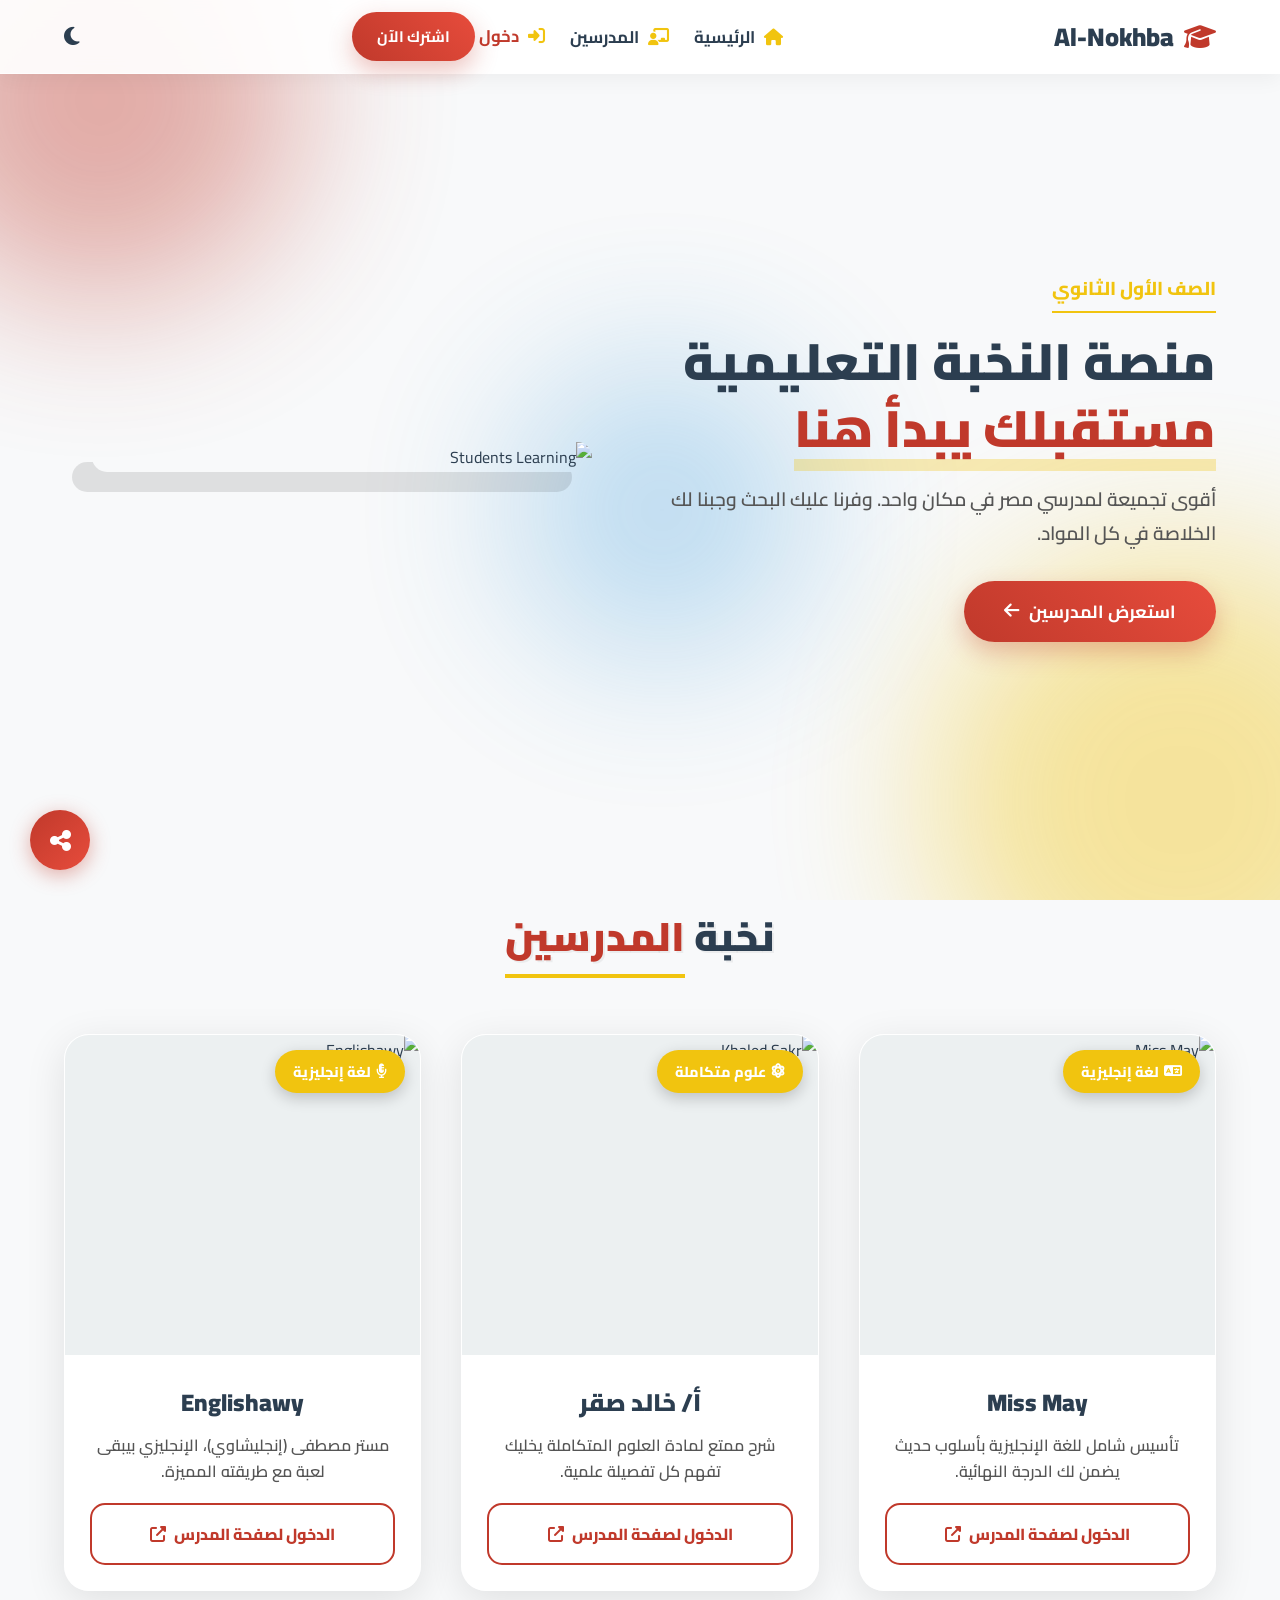
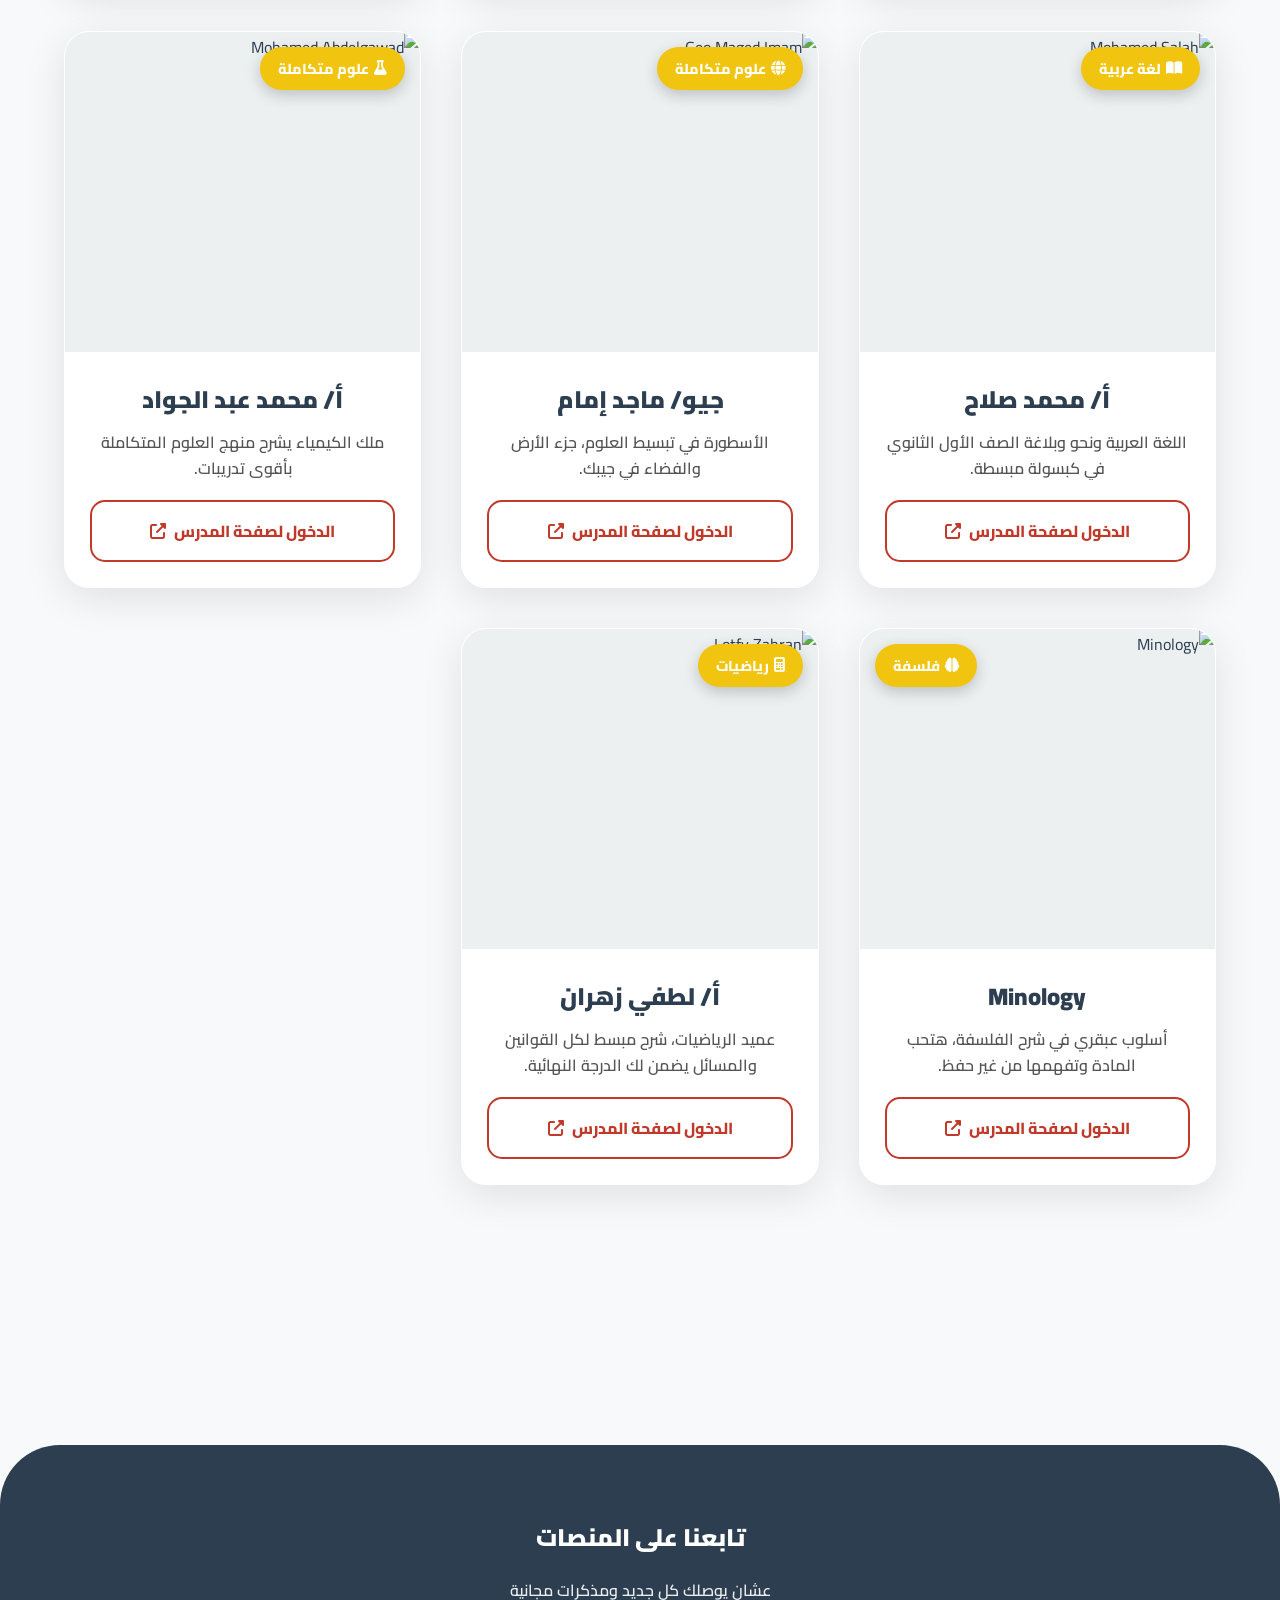
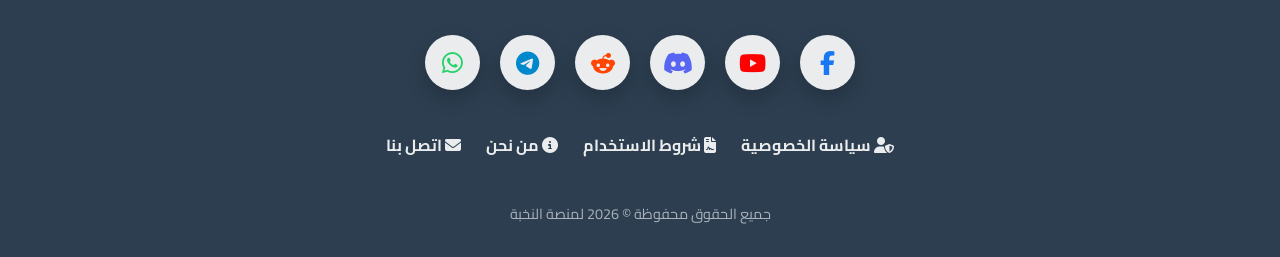
==== index.html @ 514d7ca1 "Update index.html" ====
<!DOCTYPE html>
<html lang="ar" dir="rtl">
<head>
    <meta charset="UTF-8">
    <meta name="viewport" content="width=device-width, initial-scale=1.0">
    
    <link rel="icon" type="image/png" href="https://cdn-icons-png.flaticon.com/512/2997/2997495.png">
    
    <title>منصة النخبة التعليمية | أقوى مدرسي مصر</title>
    
    <meta name="description" content="منصة النخبة التعليمية، تجمع لك أقوى مدرسي الثانوية العامة في مكان واحد.">

    <meta property="og:title" content="منصة النخبة التعليمية | أقوى مدرسي مصر">
    <meta property="og:description" content="منصة النخبة التعليمية، تجمع لك أقوى مدرسي الثانوية العامة في مكان واحد.">
    <meta property="og:image" content="https://i.postimg.cc/wvL7Rgyx/Screenshot-2026-01-01-201916.png">
    <meta property="og:type" content="website">
    <meta property="og:url" content=""> 
    
    <link href="https://fonts.googleapis.com/css2?family=Cairo:wght@300;400;600;700;900&display=swap" rel="stylesheet">
    <link rel="stylesheet" href="https://cdnjs.cloudflare.com/ajax/libs/font-awesome/6.4.0/css/all.min.css">

    <style>
        :root {
            --primary: #c0392b;
            --primary-light: #e74c3c;
            --secondary: #2c3e50;
            --accent: #f1c40f;
            --bg-body: #f8f9fa;
            --glass-bg: rgba(255, 255, 255, 0.92);
            --glass-border: rgba(255, 255, 255, 0.6);
            --text-main: #2c3e50;
            --text-light: #555; 
            --shadow: 0 10px 40px rgba(0, 0, 0, 0.1);
            --radius: 20px;
            --transition: all 0.3s cubic-bezier(0.25, 0.8, 0.25, 1);
            --correct: #27ae60;
            --wrong: #c0392b;
        }

        [data-theme="dark"] {
            --primary: #e74c3c;
            --primary-light: #ff6b6b;
            --secondary: #ecf0f1;
            --accent: #f1c40f;
            --bg-body: #1a1a1a;
            --glass-bg: rgba(30, 30, 30, 0.95);
            --glass-border: rgba(255, 255, 255, 0.1);
            --text-main: #ffffff; 
            --text-light: #e0e0e0; 
            --shadow: 0 10px 40px rgba(0, 0, 0, 0.5);
        }

        * {
            margin: 0; padding: 0; box-sizing: border-box;
            font-family: 'Cairo', sans-serif;
            scroll-behavior: smooth;
        }

        body {
            background-color: var(--bg-body);
            color: var(--text-main);
            overflow-x: hidden;
            transition: var(--transition);
        }

        .background-shapes {
            position: fixed; top: 0; left: 0; width: 100%; height: 100%; z-index: -1;
            overflow: hidden; pointer-events: none;
        }
        .shape {
            position: absolute; border-radius: 50%;
            filter: blur(80px); opacity: 0.4;
            animation: floatShape 10s infinite alternate;
        }
        .shape-1 { width: 400px; height: 400px; background: var(--primary); top: -100px; left: -100px; }
        .shape-2 { width: 500px; height: 500px; background: var(--accent); bottom: -150px; right: -150px; animation-delay: 2s; }
        .shape-3 { width: 300px; height: 300px; background: #3498db; top: 40%; left: 40%; animation-delay: 4s; opacity: 0.3; }

        @keyframes floatShape {
            0% { transform: translate(0, 0); }
            100% { transform: translate(30px, 50px); }
        }

        nav {
            position: sticky; top: 0; z-index: 100;
            background: var(--glass-bg);
            backdrop-filter: blur(15px);
            border-bottom: 1px solid var(--glass-border);
            padding: 12px 5%;
            display: flex; justify-content: space-between; align-items: center;
            box-shadow: 0 5px 20px rgba(0,0,0,0.05);
        }
        .logo { font-size: 1.6rem; font-weight: 900; color: var(--secondary); display: flex; align-items: center; gap: 10px; }
        .logo i { color: var(--primary); }
        
        .nav-links { display: flex; gap: 25px; align-items: center; }
        .nav-links a { text-decoration: none; color: var(--text-main); font-weight: 700; transition: 0.3s; position: relative; font-size: 1.05rem; }
        .nav-links a:hover { color: var(--primary); }
        .nav-links a i { margin-left: 5px; color: var(--accent); }

        .nav-profile-wrapper {
            display: flex; align-items: center; gap: 10px; cursor: pointer;
            padding: 5px 15px; border-radius: 50px; transition: 0.3s;
            border: 2px solid transparent; background: rgba(0,0,0,0.03);
        }
        .nav-profile-wrapper:hover { border-color: var(--primary); background: rgba(0,0,0,0.08); }
        .nav-avatar {
            width: 42px; height: 42px; border-radius: 50%; object-fit: cover;
            border: 2px solid var(--primary);
        }
        .nav-username { font-weight: 800; font-size: 0.95rem; color: var(--text-main); }

        .nav-actions { display: flex; gap: 15px; align-items: center; }
        .theme-btn, .menu-btn { background: none; border: none; font-size: 1.3rem; color: var(--text-main); cursor: pointer; transition: 0.3s; }
        .theme-btn:hover { transform: rotate(15deg); color: var(--accent); }
        .menu-btn { display: none; }

        .view { display: none; opacity: 0; transition: opacity 0.5s; padding-bottom: 80px; }
        .view.active-view { display: block; opacity: 1; animation: fadeIn 0.5s forwards; }
        
        .clean-back-container {
            padding: 30px 5% 10px;
            display: flex;
            align-items: center;
        }

        .clean-back-btn {
            display: flex;
            align-items: center;
            justify-content: center;
            width: 55px;
            height: 55px;
            border-radius: 50%;
            background: var(--glass-bg);
            border: 1px solid var(--glass-border);
            color: var(--secondary);
            font-size: 1.4rem;
            cursor: pointer;
            transition: all 0.3s ease;
            box-shadow: 0 5px 15px rgba(0,0,0,0.1);
            margin-bottom: 20px; 
        }

        .clean-back-btn:hover {
            background: var(--primary);
            color: #fff;
            transform: translateX(5px) scale(1.1);
            box-shadow: 0 10px 20px rgba(192, 57, 43, 0.3);
        }

        .hero { min-height: 85vh; display: flex; align-items: center; justify-content: space-between; padding: 0 5%; gap: 40px; }
        .hero-text { flex: 1; z-index: 2; }
        .hero h1 { font-size: 3.2rem; margin-bottom: 20px; line-height: 1.3; font-weight: 900; }
        .hero span { color: var(--primary); position: relative; }
        .hero span::after { content: ''; position: absolute; bottom: 5px; left: 0; width: 100%; height: 12px; background: var(--accent); opacity: 0.3; z-index: -1; }
        
        .hero p { font-size: 1.2rem; color: var(--text-light); margin-bottom: 30px; line-height: 1.8; font-weight: 600; }

        .btn-main {
            padding: 14px 40px; background: linear-gradient(45deg, var(--primary), var(--primary-light)); 
            color: #fff; border: none; border-radius: 50px;
            font-size: 1.1rem; font-weight: 700; cursor: pointer; 
            box-shadow: 0 10px 25px rgba(192, 57, 43, 0.3);
            transition: var(--transition); display: inline-flex; align-items: center; gap: 10px;
        }
        .btn-main:hover { transform: translateY(-3px) scale(1.02); box-shadow: 0 15px 35px rgba(192, 57, 43, 0.5); }

        .hero-img { flex: 1; z-index: 2; display: flex; justify-content: center; }
        .hero-img img { 
            width: 100%; max-width: 500px; border-radius: 40px; 
            box-shadow: -20px 20px 0 rgba(0,0,0,0.1);
            animation: floatImg 6s ease-in-out infinite;
        }
        @keyframes floatImg { 0%, 100% { transform: translateY(0); } 50% { transform: translateY(-20px); } }
        
        .section-title { text-align: center; margin-bottom: 60px; font-size: 2.5rem; color: var(--secondary); font-weight: 900; padding-top: 60px; text-shadow: 2px 2px 0 rgba(0,0,0,0.05); }
        .section-title span { color: var(--primary); border-bottom: 4px solid var(--accent); }

        .teachers-grid {
            display: grid; grid-template-columns: repeat(auto-fit, minmax(320px, 1fr));
            gap: 40px; padding: 0 5% 80px;
        }

        .teacher-card {
            background: var(--glass-bg); border-radius: 25px; overflow: hidden;
            box-shadow: var(--shadow); transition: var(--transition);
            border: 1px solid var(--glass-border); position: relative;
        }

        .teacher-card:hover { transform: translateY(-12px); border-color: var(--primary); box-shadow: 0 20px 50px rgba(0,0,0,0.15); }

        .card-img-wrapper { width: 100%; height: 320px; overflow: hidden; position: relative; background: #ecf0f1; }
        .card-img-wrapper img { width: 100%; height: 100%; object-fit: cover; object-position: top center; transition: 0.6s; }
        .teacher-card:hover .card-img-wrapper img { transform: scale(1.08); }

        .subject-badge {
            position: absolute; top: 15px; right: 15px; background: var(--accent);
            color: #fff; padding: 8px 18px; border-radius: 50px; font-weight: 800;
            font-size: 0.9rem; box-shadow: 0 5px 15px rgba(0,0,0,0.2); z-index: 2;
            display: flex; align-items: center; gap: 5px;
        }

        .card-content { padding: 25px; text-align: center; }
        .teacher-name { font-size: 1.5rem; color: var(--secondary); margin-bottom: 8px; font-weight: 900; }
        .teacher-bio { color: var(--text-light); font-size: 1rem; margin-bottom: 20px; line-height: 1.6; height: 50px; overflow: hidden; font-weight: 600; }

        .btn-card {
            width: 100%; padding: 14px; background: transparent; color: var(--primary);
            border: 2px solid var(--primary); border-radius: 15px; font-weight: 800;
            cursor: pointer; transition: 0.3s; font-size: 1rem;
            display: flex; align-items: center; justify-content: center; gap: 8px;
        }
        .btn-card:hover { background: var(--primary); color: #fff; transform: scale(1.02); }

        .teacher-profile-header {
            padding: 50px 5%; text-align: center; background: var(--glass-bg);
            margin: 20px 5%; border-radius: 40px; box-shadow: var(--shadow);
            border: 1px solid var(--glass-border); position: relative;
            animation: slideUp 0.5s ease;
        }
        
        .tp-img-container {
            width: 150px; height: 150px; margin: 0 auto 20px;
            border-radius: 50%; border: 4px solid var(--accent);
            overflow: hidden; box-shadow: 0 10px 20px rgba(0,0,0,0.15);
            padding: 3px; background: #fff;
        }
        .tp-img { width: 100%; height: 100%; object-fit: cover; border-radius: 50%; }
        .tp-name { font-size: 1.8rem; color: var(--secondary); margin-bottom: 10px; font-weight: 900; }
        .tp-bio { color: var(--text-light); max-width: 700px; margin: 0 auto; line-height: 1.6; font-size: 1rem; }

        .packages-grid {
            display: grid; grid-template-columns: repeat(auto-fit, minmax(300px, 1fr));
            gap: 30px; padding: 20px 5%;
        }

        .pkg-card {
            background: var(--glass-bg); border-radius: 20px; overflow: hidden;
            box-shadow: var(--shadow); border: 1px solid var(--glass-border);
            transition: 0.3s; display: flex; flex-direction: column;
        }
        .pkg-card:hover { transform: translateY(-8px); border-color: var(--primary); }

        .pkg-img-box {
            position: relative; height: 200px; width: 100%;
        }
        .pkg-img-box img { width: 100%; height: 100%; object-fit: cover; }
        
        .pkg-type-badge {
            position: absolute; top: 15px; left: 15px;
            background: rgba(0,0,0,0.7); color: #fff; backdrop-filter: blur(5px);
            padding: 6px 15px; border-radius: 50px; font-weight: 700; font-size: 0.85rem;
            display: flex; align-items: center; gap: 5px;
        }

        .pkg-body { padding: 20px; flex: 1; display: flex; flex-direction: column; }
        .pkg-title { font-size: 1.3rem; font-weight: 900; color: var(--secondary); margin-bottom: 10px; }
        .pkg-price { font-size: 1.4rem; font-weight: 900; color: var(--primary); margin-bottom: 15px; }
        .pkg-desc { color: var(--text-light); font-size: 0.95rem; line-height: 1.6; margin-bottom: 20px; flex: 1; }
        .pkg-btn {
            width: 100%; padding: 12px; background: linear-gradient(45deg, var(--secondary), #34495e);
            color: #fff; border: none; border-radius: 12px; font-weight: 800;
            cursor: pointer; transition: 0.3s;
        }
        .pkg-btn:hover { background: var(--primary); }

        .course-header {
            background: linear-gradient(rgba(44, 62, 80, 0.9), rgba(44, 62, 80, 0.9)), url('https://images.unsplash.com/photo-1513258496098-b05360f979aa?auto=format&fit=crop&q=80');
            background-size: cover; background-position: center;
            color: #fff; padding: 60px 5%; border-radius: 0 0 40px 40px;
            margin-bottom: 40px;
        }
        .course-content-container { max-width: 900px; margin: 0 auto; padding: 0 5% 60px; }
        .week-box { background: #fff; border: 1px solid #eee; border-radius: 15px; margin-bottom: 15px; overflow: hidden; }
        .week-head { padding: 20px; background: #fff; cursor: pointer; font-weight: 800; display: flex; justify-content: space-between; align-items: center; border-bottom: 1px solid transparent; transition: 0.3s; }
        .week-head:hover { background: #f9f9f9; }
        .week-body { display: none; background: #f8f9fa; border-top: 1px solid #eee; }
        .week-body.open { display: block; }
        .content-link { display: flex; align-items: center; gap: 15px; padding: 15px 20px; border-bottom: 1px solid #eee; text-decoration: none; color: var(--text-main); font-weight: 600; }
        .content-link:hover { background: #fff; padding-right: 25px; color: var(--primary); }

        .video-container-page {
            max-width: 1000px; margin: 0 auto; padding: 0 5%;
        }
        .video-frame-wrapper {
            position: relative; padding-bottom: 56.25%; height: 0; overflow: hidden;
            border-radius: 20px; box-shadow: var(--shadow); background: #000;
        }
        .video-frame-wrapper iframe { position: absolute; top: 0; left: 0; width: 100%; height: 100%; }
        .video-title-page { font-size: 1.8rem; font-weight: 900; margin-top: 25px; color: var(--secondary); }

        .exam-container { max-width: 800px; margin: 0 auto; padding: 0 5%; }
        .exam-header { text-align: center; margin-bottom: 40px; }
        .question-box {
            background: var(--glass-bg); padding: 25px; border-radius: 20px;
            margin-bottom: 25px; border: 1px solid var(--glass-border);
            box-shadow: 0 5px 15px rgba(0,0,0,0.05);
        }
        .q-text { font-size: 1.2rem; font-weight: 800; margin-bottom: 20px; color: var(--secondary); }
        .q-option {
            display: block; padding: 15px; background: rgba(255,255,255,0.7);
            border: 2px solid transparent; border-radius: 12px; margin-bottom: 10px;
            cursor: pointer; transition: 0.2s; font-weight: 600;
        }
        .q-option:hover { background: #fff; border-color: #ddd; }
        input[type="radio"] { display: none; }
        input[type="radio"]:checked + .q-option {
            border-color: var(--primary); background: rgba(192, 57, 43, 0.05); color: var(--primary);
        }

        .result-header { text-align: center; padding: 40px 0; }
        
        .trophy-avatar {
            width: 180px; height: 180px; margin: 0 auto 20px;
            display: block; filter: drop-shadow(0 10px 15px rgba(0,0,0,0.2));
            animation: bounceIn 1s ease;
        }
        @keyframes bounceIn {
            0% { transform: scale(0); opacity: 0; }
            60% { transform: scale(1.1); opacity: 1; }
            100% { transform: scale(1); }
        }

        .score-display {
            font-size: 3.5rem; color: var(--secondary); font-weight: 900;
            text-shadow: 2px 2px 0 rgba(0,0,0,0.05);
        }
        
        .answer-review { margin-top: 10px; font-size: 0.95rem; padding: 10px; border-radius: 8px; }
        .ans-correct { background: rgba(39, 174, 96, 0.1); color: #27ae60; border: 1px solid #27ae60; }
        .ans-wrong { background: rgba(192, 57, 43, 0.1); color: #c0392b; border: 1px solid #c0392b; }

        .modal-overlay {
            position: fixed; inset: 0; background: rgba(0,0,0,0.6); backdrop-filter: blur(8px);
            z-index: 1000; display: none; justify-content: center; align-items: center; padding: 20px;
        }
        .modal-overlay.active { display: flex; animation: fadeIn 0.3s ease; }
        .auth-box {
            background: var(--glass-bg); width: 100%; max-width: 500px;
            padding: 40px; border-radius: 30px; box-shadow: 0 25px 80px rgba(0,0,0,0.3);
            position: relative; max-height: 90vh; overflow-y: auto;
            border: 1px solid var(--glass-border);
        }
        .auth-avatar-header {
            width: 120px; margin: -60px auto 10px; display: block;
            filter: drop-shadow(0 5px 10px rgba(0,0,0,0.1));
        }

        .close-modal { position: absolute; top: 20px; left: 20px; background: none; border: none; font-size: 1.3rem; cursor: pointer; color: var(--text-light); }
        .inp-field { width: 100%; padding: 14px 20px 14px 50px; border-radius: 15px; background: rgba(255,255,255,0.8); margin-bottom: 18px; border: 2px solid transparent; }
        .inp-wrapper { position: relative; }
        .inp-icon { position: absolute; left: 18px; top: 18px; color: var(--primary); }

        footer {
            background: var(--secondary); color: #fff;
            padding: 70px 5% 30px; margin-top: 100px; text-align: center;
            border-top-left-radius: 60px; border-top-right-radius: 60px;
            position: relative; overflow: hidden;
        }
        .footer-socials { display: flex; justify-content: center; gap: 20px; margin: 30px 0; flex-wrap: wrap; }
        .social-link {
            width: 55px; height: 55px; background: rgba(255,255,255,0.9); border-radius: 50%;
            display: flex; justify-content: center; align-items: center;
            font-size: 1.5rem; transition: 0.4s; text-decoration: none;
            box-shadow: 0 8px 20px rgba(0,0,0,0.2);
        }
        .social-link.fb { color: #1877F2; }
        .social-link.yt { color: #FF0000; }
        .social-link.dc { color: #5865F2; }
        .social-link.rd { color: #FF4500; }
        .social-link.tg { color: #0088cc; }
        .social-link.wa { color: #25D366; }
        .social-link:hover { transform: translateY(-8px) scale(1.1); box-shadow: 0 15px 30px rgba(0,0,0,0.4); }

        .footer-links { margin-top: 40px; display: flex; justify-content: center; gap: 25px; flex-wrap: wrap; font-size: 1rem; opacity: 0.9; }
        .footer-links a { color: #fff; text-decoration: none; transition: 0.3s; font-weight: bold; }
        .footer-links a:hover { color: var(--accent); }
        
        #toast { position: fixed; bottom: 30px; left: 50%; transform: translateX(-50%) translateY(100px); background: rgba(44, 62, 80, 0.95); color: #fff; padding: 15px 35px; border-radius: 50px; z-index: 9999; transition: 0.4s; opacity: 0; pointer-events: none; }
        #toast.show { transform: translateX(-50%) translateY(0); opacity: 1; }

        /* Floating Share Button Style */
        .share-float-btn {
            position: fixed;
            bottom: 30px;
            left: 30px;
            width: 60px;
            height: 60px;
            background: linear-gradient(135deg, var(--primary), var(--primary-light));
            color: white;
            border-radius: 50%;
            border: none;
            box-shadow: 0 5px 20px rgba(192, 57, 43, 0.4);
            z-index: 900;
            font-size: 1.5rem;
            cursor: pointer;
            transition: all 0.3s cubic-bezier(0.175, 0.885, 0.32, 1.275);
            display: flex;
            align-items: center;
            justify-content: center;
        }

        .share-float-btn:hover {
            transform: scale(1.15) rotate(10deg);
            box-shadow: 0 8px 30px rgba(192, 57, 43, 0.6);
        }

        @media (max-width: 768px) {
            .hero { flex-direction: column-reverse; text-align: center; padding-top: 40px; }
            .hero h1 { font-size: 2.2rem; }
            .nav-links { display: none; position: fixed; top: 75px; left: 0; width: 100%; background: var(--glass-bg); flex-direction: column; padding: 30px; }
            .nav-links.active { display: flex; }
            .menu-btn { display: block; }
            .teachers-grid { grid-template-columns: 1fr; }
            .share-float-btn { width: 50px; height: 50px; bottom: 20px; left: 20px; font-size: 1.2rem; }
        }
    </style>
</head>
<body>

    <div class="background-shapes">
        <div class="shape shape-1"></div>
        <div class="shape shape-2"></div>
        <div class="shape shape-3"></div>
    </div>

    <div id="toast"><i class="fas fa-check-circle" style="color:#2ecc71;"></i> <span id="toast-msg"></span></div>

    <nav>
        <div class="logo"><i class="fas fa-graduation-cap"></i> Al-Nokhba</div>
        <div class="nav-links" id="navLinks">
            <a href="#" onclick="switchView('home')"><i class="fas fa-home"></i> الرئيسية</a>
            <a href="#" onclick="document.getElementById('teachers').scrollIntoView()"><i class="fas fa-chalkboard-teacher"></i> المدرسين</a>
            <div id="nav-guest-area">
                <a href="#" onclick="openAuthModal('login')" style="color:var(--primary);"><i class="fas fa-sign-in-alt"></i> دخول</a>
                <button class="btn-main" onclick="openAuthModal('register')" style="padding: 10px 25px; font-size:0.95rem;">اشترك الآن</button>
            </div>
            <div id="nav-user-area" style="display:none;">
                <div class="nav-profile-wrapper" onclick="openProfileModal()">
                    <img src="" id="nav-user-avatar" class="nav-avatar">
                    <span id="nav-user-name" class="nav-username"></span>
                </div>
            </div>
        </div>
        <div class="nav-actions">
            <button class="theme-btn" onclick="toggleTheme()"><i class="fas fa-moon"></i></button>
            <button class="menu-btn" onclick="toggleMenu()"><i class="fas fa-bars"></i></button>
        </div>
    </nav>

    <div id="home" class="view active-view">
        <section class="hero">
            <div class="hero-text">
                <h3 style="color:var(--accent); font-weight:800; margin-bottom:15px; display:inline-block; border-bottom:2px solid var(--accent); padding-bottom:5px;">الصف الأول الثانوي</h3>
                <h1>منصة النخبة التعليمية<br><span>مستقبلك يبدأ هنا</span></h1>
                <p>أقوى تجميعة لمدرسي مصر في مكان واحد. وفرنا عليك البحث وجبنا لك الخلاصة في كل المواد.</p>
                <button class="btn-main" onclick="document.getElementById('teachers').scrollIntoView()">استعرض المدرسين <i class="fas fa-arrow-left"></i></button>
            </div>
            <div class="hero-img">
                <img src="https://images.unsplash.com/photo-1523240795612-9a054b0db644?ixlib=rb-4.0.3&auto=format&fit=crop&w=1470&q=80" alt="Students Learning">
            </div>
        </section>

        <section id="teachers">
            <h2 class="section-title">نخبة <span>المدرسين</span></h2>
            <div class="teachers-grid">
                <div class="teacher-card">
                    <div class="subject-badge"><i class="fas fa-language"></i> لغة إنجليزية</div>
                    <div class="card-img-wrapper">
                        <img src="https://i.postimg.cc/hGYYpxyS/image_(1).png" alt="Miss May">
                    </div>
                    <div class="card-content">
                        <h3 class="teacher-name">Miss May</h3>
                        <p class="teacher-bio">تأسيس شامل للغة الإنجليزية بأسلوب حديث يضمن لك الدرجة النهائية.</p>
                        <button class="btn-card" 
                            onclick="openTeacherPage('t1', 'Miss May', 'https://i.postimg.cc/hGYYpxyS/image_(1).png', 'تأسيس شامل للغة الإنجليزية بأسلوب حديث يضمن لك الدرجة النهائية.', 'لغة إنجليزية')">
                            الدخول لصفحة المدرس <i class="fas fa-external-link-alt"></i>
                        </button>
                    </div>
                </div>

                <div class="teacher-card">
                    <div class="subject-badge"><i class="fas fa-atom"></i> علوم متكاملة</div>
                    <div class="card-img-wrapper">
                        <img src="https://i.postimg.cc/25tt2vc6/image_(2).png" alt="Khaled Sakr">
                    </div>
                    <div class="card-content">
                        <h3 class="teacher-name">أ/ خالد صقر</h3>
                        <p class="teacher-bio">شرح ممتع لمادة العلوم المتكاملة يخليك تفهم كل تفصيلة علمية.</p>
                        <button class="btn-card" 
                            onclick="openTeacherPage('t2', 'أ/ خالد صقر', 'https://i.postimg.cc/25tt2vc6/image_(2).png', 'شرح ممتع لمادة العلوم المتكاملة يخليك تفهم كل تفصيلة علمية.', 'علوم متكاملة')">
                            الدخول لصفحة المدرس <i class="fas fa-external-link-alt"></i>
                        </button>
                    </div>
                </div>

                <div class="teacher-card">
                    <div class="subject-badge"><i class="fas fa-microphone-alt"></i> لغة إنجليزية</div>
                    <div class="card-img-wrapper">
                        <img src="https://i.postimg.cc/W4yyXrWt/image_(4).png" alt="Englishawy">
                    </div>
                    <div class="card-content">
                        <h3 class="teacher-name">Englishawy</h3>
                        <p class="teacher-bio">مستر مصطفى (إنجليشاوي)، الإنجليزي بيبقى لعبة مع طريقته المميزة.</p>
                        <button class="btn-card" 
                            onclick="openTeacherPage('t3', 'Englishawy', 'https://i.postimg.cc/W4yyXrWt/image_(4).png', 'مستر مصطفى (إنجليشاوي)، الإنجليزي بيبقى لعبة مع طريقته المميزة.', 'لغة إنجليزية')">
                            الدخول لصفحة المدرس <i class="fas fa-external-link-alt"></i>
                        </button>
                    </div>
                </div>

                <div class="teacher-card">
                    <div class="subject-badge"><i class="fas fa-book-open"></i> لغة عربية</div>
                    <div class="card-img-wrapper">
                        <img src="https://i.postimg.cc/ydSb5dt6/image_(5).png" alt="Mohamed Salah">
                    </div>
                    <div class="card-content">
                        <h3 class="teacher-name">أ/ محمد صلاح</h3>
                        <p class="teacher-bio">اللغة العربية ونحو وبلاغة الصف الأول الثانوي في كبسولة مبسطة.</p>
                        <button class="btn-card" 
                            onclick="openTeacherPage('t4', 'أ/ محمد صلاح', 'https://i.postimg.cc/ydSb5dt6/image_(5).png', 'اللغة العربية ونحو وبلاغة الصف الأول الثانوي في كبسولة مبسطة.', 'لغة عربية')">
                            الدخول لصفحة المدرس <i class="fas fa-external-link-alt"></i>
                        </button>
                    </div>
                </div>

                <div class="teacher-card">
                    <div class="subject-badge"><i class="fas fa-globe"></i> علوم متكاملة</div>
                    <div class="card-img-wrapper">
                        <img src="https://i.postimg.cc/76TWc6df/image_(6).png" alt="Geo Maged Imam">
                    </div>
                    <div class="card-content">
                        <h3 class="teacher-name">جيو/ ماجد إمام</h3>
                        <p class="teacher-bio">الأسطورة في تبسيط العلوم، جزء الأرض والفضاء في جيبك.</p>
                        <button class="btn-card" 
                            onclick="openTeacherPage('t5', 'جيو/ ماجد إمام', 'https://i.postimg.cc/76TWc6df/image_(6).png', 'الأسطورة في تبسيط العلوم، جزء الأرض والفضاء في جيبك.', 'علوم متكاملة')">
                            الدخول لصفحة المدرس <i class="fas fa-external-link-alt"></i>
                        </button>
                    </div>
                </div>

                <div class="teacher-card">
                    <div class="subject-badge"><i class="fas fa-flask"></i> علوم متكاملة</div>
                    <div class="card-img-wrapper">
                        <img src="https://i.postimg.cc/yNGGv9f5/c78ffbf64a791da67752132a9aaf7c8f127fc4f4.jpg" alt="Mohamed Abdelgawad">
                    </div>
                    <div class="card-content">
                        <h3 class="teacher-name">أ/ محمد عبد الجواد</h3>
                        <p class="teacher-bio">ملك الكيمياء يشرح منهج العلوم المتكاملة بأقوى تدريبات.</p>
                        <button class="btn-card" 
                            onclick="openTeacherPage('t6', 'أ/ محمد عبد الجواد', 'https://i.postimg.cc/yNGGv9f5/c78ffbf64a791da67752132a9aaf7c8f127fc4f4.jpg', 'ملك الكيمياء يشرح منهج العلوم المتكاملة بأقوى تدريبات.', 'علوم متكاملة')">
                            الدخول لصفحة المدرس <i class="fas fa-external-link-alt"></i>
                        </button>
                    </div>
                </div>

                <div class="teacher-card">
                    <div class="subject-badge" style="right: auto; left: 15px;"><i class="fas fa-brain"></i> فلسفة</div>
                    <div class="card-img-wrapper">
                        <img src="https://i.postimg.cc/K4Sq9sKj/Gemini-Generated-Image-3j04bf3j04bf3j04.png" alt="Minology">
                    </div>
                    <div class="card-content">
                        <h3 class="teacher-name">Minology</h3>
                        <p class="teacher-bio">أسلوب عبقري في شرح الفلسفة، هتحب المادة وتفهمها من غير حفظ.</p>
                        <button class="btn-card" 
                            onclick="openTeacherPage('t7', 'Minology', 'https://i.postimg.cc/K4Sq9sKj/Gemini-Generated-Image-3j04bf3j04bf3j04.png', 'أسلوب عبقري في شرح الفلسفة، هتحب المادة وتفهمها من غير حفظ.', 'فلسفة')">
                            الدخول لصفحة المدرس <i class="fas fa-external-link-alt"></i>
                        </button>
                    </div>
                </div>

                <div class="teacher-card">
                    <div class="subject-badge"><i class="fas fa-calculator"></i> رياضيات</div>
                    <div class="card-img-wrapper">
                        <img src="https://i.postimg.cc/7ZMs9kgG/Gemini-Generated-Image-7ou14v7ou14v7ou1.png" alt="Lotfy Zahran">
                    </div>
                    <div class="card-content">
                        <h3 class="teacher-name">أ/ لطفي زهران</h3>
                        <p class="teacher-bio">عميد الرياضيات، شرح مبسط لكل القوانين والمسائل يضمن لك الدرجة النهائية.</p>
                        <button class="btn-card" 
                            onclick="openTeacherPage('t8', 'أ/ لطفي زهران', 'https://i.postimg.cc/7ZMs9kgG/Gemini-Generated-Image-7ou14v7ou14v7ou1.png', 'عميد الرياضيات، شرح مبسط لكل القوانين والمسائل يضمن لك الدرجة النهائية.', 'رياضيات')">
                            الدخول لصفحة المدرس <i class="fas fa-external-link-alt"></i>
                        </button>
                    </div>
                </div>
            </div>
        </section>
    </div>

    <div id="teacher-view" class="view">
        <div class="clean-back-container">
            <button class="clean-back-btn" onclick="switchView('home')"><i class="fas fa-arrow-right"></i></button>
        </div>
        
        <div class="teacher-profile-header">
            <div class="tp-img-container"><img id="tp-img" src="" class="tp-img"></div>
            <h1 id="tp-name" class="tp-name"></h1>
            <p id="tp-bio" class="tp-bio"></p>
        </div>
        <div class="packages-grid" id="packages-list"></div>
    </div>

    <div id="course-details-view" class="view">
        <div class="clean-back-container">
            <button class="clean-back-btn" onclick="switchView('teacher-view')"><i class="fas fa-arrow-right"></i></button>
        </div>

        <div class="course-header">
            <div style="max-width:900px; margin:0 auto;">
                <div id="cd-type" style="background:var(--accent); color:#000; padding:5px 15px; border-radius:50px; font-weight:800; display:inline-block; margin-bottom:15px;"></div>
                <h1 id="cd-title" style="font-size:2.5rem; font-weight:900;"></h1>
                <p id="cd-desc" style="opacity:0.9; margin-top:10px;"></p>
            </div>
        </div>
        <div class="course-content-container" id="course-content-area"></div>
    </div>

    <div id="video-view" class="view">
        <div class="clean-back-container">
            <button class="clean-back-btn" onclick="switchView('course-details-view')"><i class="fas fa-arrow-right"></i></button>
        </div>
        
        <div class="video-container-page">
            <div class="video-frame-wrapper">
                <iframe id="page-video-frame" frameborder="0" allowfullscreen></iframe>
            </div>
            <h2 id="page-video-title" class="video-title-page"></h2>
        </div>
    </div>

    <div id="exam-view" class="view">
        <div class="clean-back-container">
            <button class="clean-back-btn" onclick="switchView('course-details-view')"><i class="fas fa-arrow-right"></i></button>
        </div>

        <div class="exam-container">
            <div class="exam-header">
                <h1 id="exam-title" style="font-size:2rem; font-weight:900; color:var(--secondary);"></h1>
                <p style="color:var(--text-light);">أجب عن جميع الأسئلة التالية ثم اضغط تسليم</p>
            </div>
            <form id="exam-form" onsubmit="submitExam(event)">
                <div id="questions-area"></div>
                <button type="submit" class="btn-main" style="width:100%; justify-content:center; margin-top:30px;">تسليم الإجابات <i class="fas fa-check-circle"></i></button>
            </form>
        </div>
    </div>

    <div id="exam-result-view" class="view">
        <div class="clean-back-container">
            <button class="clean-back-btn" onclick="switchView('course-details-view')"><i class="fas fa-arrow-right"></i></button>
        </div>

        <div class="exam-container">
            <div class="result-header">
                <img src="https://cdn-icons-png.flaticon.com/512/3135/3135715.png" class="trophy-avatar" alt="Trophy">
                
                <h2 style="color:var(--secondary); font-weight:900;">النتيجة النهائية</h2>
                <div class="score-display" id="result-score">0/0</div>
            </div>
            
            <h3 style="margin-bottom:20px; color:var(--text-main);">مراجعة الإجابات:</h3>
            <div id="result-review-area"></div>
            
            <button class="btn-main" onclick="switchView('course-details-view')" style="width:100%; justify-content:center; margin-top:30px;">العودة للكورس</button>
        </div>
    </div>

    <div id="auth-modal" class="modal-overlay">
        <div class="auth-box">
            <img src="https://cdn-icons-png.flaticon.com/512/9374/9374921.png" class="auth-avatar-header" alt="Login">
            
            <button class="close-modal" onclick="closeAuthModal()"><i class="fas fa-times"></i></button>
            <h2 id="auth-title" style="text-align:center; margin-bottom:25px; color:var(--secondary);">تسجيل الدخول</h2>
            
            <div style="display:flex; margin-bottom:25px; border-bottom:2px solid #ddd;">
                <button onclick="toggleAuthMode('login')" id="tab-login" style="flex:1; padding:15px; background:none; border:none; border-bottom:3px solid var(--primary); font-weight:800;">دخول</button>
                <button onclick="toggleAuthMode('register')" id="tab-register" style="flex:1; padding:15px; background:none; border:none;">تسجيل جديد</button>
            </div>
            
            <form id="form-login" onsubmit="handleLogin(event)">
                <div class="inp-wrapper"><i class="fas fa-phone inp-icon"></i><input type="tel" id="login-phone" class="inp-field" placeholder="رقم الهاتف" required></div>
                <div class="inp-wrapper"><i class="fas fa-lock inp-icon"></i><input type="password" id="login-pass" class="inp-field" placeholder="كلمة المرور" required></div>
                <button class="btn-main" style="width:100%; justify-content:center;">دخول الآن</button>
            </form>
            
            <form id="form-register" onsubmit="handleRegister(event)" style="display:none;">
                <div class="inp-wrapper"><i class="fas fa-user inp-icon"></i><input type="text" id="reg-name" class="inp-field" placeholder="اسم الطالب" required></div>
                <div class="inp-wrapper"><i class="fas fa-phone inp-icon"></i><input type="tel" id="reg-phone" class="inp-field" placeholder="رقم الهاتف" required></div>
                <div class="inp-wrapper"><i class="fas fa-lock inp-icon"></i><input type="password" id="reg-pass" class="inp-field" placeholder="كلمة المرور" required></div>
                <button class="btn-main" style="width:100%; justify-content:center;">إنشاء حساب</button>
            </form>
        </div>
    </div>

    <div id="profile-modal" class="modal-overlay">
        <div class="auth-box">
            <button class="close-modal" onclick="document.getElementById('profile-modal').classList.remove('active')"><i class="fas fa-times"></i></button>
            <h2 style="text-align:center;">الملف الشخصي</h2>
            <div style="text-align:center; margin-bottom:20px;">
                <img src="" id="edit-avatar-preview" style="width:100px; height:100px; border-radius:50%; border:4px solid var(--accent); object-fit:cover;">
            </div>
            <form onsubmit="handleEditProfile(event)">
                <div class="inp-wrapper"><i class="fas fa-user inp-icon"></i><input type="text" id="edit-name" class="inp-field" required></div>
                <div class="inp-wrapper"><i class="fas fa-phone inp-icon"></i><input type="tel" id="edit-phone" class="inp-field" required></div>
                <button class="btn-main" style="width:100%;">حفظ التعديلات</button>
                <button type="button" onclick="logout()" style="width:100%; margin-top:15px; background:none; border:2px solid #e74c3c; color:#e74c3c; padding:12px; border-radius:50px;">تسجيل الخروج</button>
            </form>
        </div>
    </div>

    <button id="share-btn" class="share-float-btn" onclick="shareSite()">
        <i class="fas fa-share-alt"></i>
    </button>

    <footer>
        <h2 style="margin-bottom:15px; font-weight:900;">تابعنا على المنصات</h2>
        <p style="opacity:0.9; font-weight:600;">عشان يوصلك كل جديد ومذكرات مجانية</p>
        
        <div class="footer-socials">
            <a href="#" class="social-link fb"><i class="fab fa-facebook-f"></i></a>
            <a href="#" class="social-link yt"><i class="fab fa-youtube"></i></a>
            <a href="#" class="social-link dc"><i class="fab fa-discord"></i></a>
            <a href="#" class="social-link rd"><i class="fab fa-reddit-alien"></i></a>
            <a href="#" class="social-link tg"><i class="fab fa-telegram-plane"></i></a>
            <a href="#" class="social-link wa"><i class="fab fa-whatsapp"></i></a>
        </div>

        <div class="footer-links">
            <a href="#"><i class="fas fa-user-shield"></i> سياسة الخصوصية</a>
            <a href="#"><i class="fas fa-file-contract"></i> شروط الاستخدام</a>
            <a href="#"><i class="fas fa-info-circle"></i> من نحن</a>
            <a href="#"><i class="fas fa-envelope"></i> اتصل بنا</a>
        </div>
        <p style="margin-top:40px; font-size:0.9rem; color:#fff; opacity:0.6;">جميع الحقوق محفوظة &copy; 2026 لمنصة النخبة</p>
    </footer>

    <script type="module">
        import { initializeApp } from "https://www.gstatic.com/firebasejs/10.8.0/firebase-app.js";
        import { getDatabase, ref, onValue } from "https://www.gstatic.com/firebasejs/10.8.0/firebase-database.js";

        const firebaseConfig = {
            apiKey: "AIzaSyCsnZdFrg-KlWFc0z6OgmXgBp6lPKf14fU",
            authDomain: "saifsa-b51f1.firebaseapp.com",
            databaseURL: "https://saifsa-b51f1-default-rtdb.europe-west1.firebasedatabase.app",
            projectId: "saifsa-b51f1",
            storageBucket: "saifsa-b51f1.firebasestorage.app",
            messagingSenderId: "41089917871",
            appId: "1:41089917871:web:fce49f6f23bd4f679b055a",
            measurementId: "G-4K733KS3CP"
        };

        const app = initializeApp(firebaseConfig);
        const db = getDatabase(app);

        window.currentTeacherPackages = {}; 
        let currentTeacherName = "";
        let currentExamQuestions = [];

        window.switchView = function(viewId) {
            document.querySelectorAll('.view').forEach(el => el.classList.remove('active-view'));
            const iframe = document.getElementById('page-video-frame');
            iframe.src = iframe.src; 
            
            setTimeout(() => {
                const target = document.getElementById(viewId);
                if(target) target.classList.add('active-view');
            }, 50);
            window.scrollTo(0,0);
        }

        window.openTeacherPage = function(tId, name, img, bio, subject) {
            currentTeacherName = name;
            document.getElementById('tp-name').innerText = name;
            document.getElementById('tp-img').src = img;
            document.getElementById('tp-bio').innerText = bio;
            fetchPackages(tId);
            switchView('teacher-view');
        }

        function fetchPackages(teacherId) {
            const list = document.getElementById('packages-list');
            list.innerHTML = '<i class="fas fa-spinner fa-spin" style="font-size:3rem; color:var(--primary); margin:auto;"></i>';
            const packagesRef = ref(db, `teachers/${teacherId}/packages`);
            
            onValue(packagesRef, (snapshot) => {
                list.innerHTML = ''; 
                if (!snapshot.exists()) {
                    list.innerHTML = `
                        <div style="text-align:center; padding:40px;">
                             <img src="https://cdn-icons-png.flaticon.com/512/7486/7486831.png" style="width:120px; opacity:0.8;">
                             <h3 style="margin-top:20px; color:var(--text-light);">لا يوجد محتوى حالياً</h3>
                        </div>`;
                    return;
                }
                const data = snapshot.val();
                window.currentTeacherPackages = data;

                Object.entries(data).forEach(([pkgId, pkg]) => {
                    const pkgImg = pkg.image || 'https://via.placeholder.com/300x200';
                    const pkgType = pkg.type || 'كورس';
                    const pkgPrice = pkg.price ? `${pkg.price} EGP` : 'مجاني';
                    
                    const card = document.createElement('div');
                    card.className = 'pkg-card';
                    card.innerHTML = `
                        <div class="pkg-img-box">
                            <img src="${pkgImg}">
                            <div class="pkg-type-badge">${pkgType}</div>
                        </div>
                        <div class="pkg-body">
                            <h3 class="pkg-title">${pkg.title}</h3>
                            <div class="pkg-price">${pkgPrice}</div>
                            <p class="pkg-desc">${pkg.description || 'محتوى تعليمي شامل'}</p>
                            <button class="pkg-btn" onclick="openCourseDetails('${pkgId}')">اشترك الآن <i class="fas fa-arrow-left"></i></button>
                        </div>
                    `;
                    list.appendChild(card);
                });
            });
        }

        window.openCourseDetails = function(pkgId) {
            const pkg = window.currentTeacherPackages[pkgId];
            if(!pkg) return;
            document.getElementById('cd-title').innerText = pkg.title;
            document.getElementById('cd-type').innerText = pkg.type || 'كورس';
            document.getElementById('cd-desc').innerText = pkg.description || '';
            const contentArea = document.getElementById('course-content-area');
            contentArea.innerHTML = '';

            if (pkg.weeks) {
                Object.entries(pkg.weeks).forEach(([wId, week]) => {
                    let contentHtml = '';
                    if (week.content) {
                        Object.entries(week.content).forEach(([cId, content]) => {
                            const isVideo = content.type === 'video';
                            const iconClass = isVideo ? 'fa-play' : 'fa-clipboard-check';
                            const iconColor = isVideo ? '#e74c3c' : '#3498db';
                            
                            let action = "";
                            if(isVideo) {
                                action = `openVideoPage('${content.url}', '${content.title}')`;
                            } else {
                                action = `openExamPage('${pkgId}', '${wId}', '${cId}')`; 
                            }

                            contentHtml += `
                                <a href="javascript:void(0)" class="content-link" onclick="${action}">
                                    <div class="c-icon" style="width:40px;height:40px;background:${iconColor};color:#fff;display:flex;align-items:center;justify-content:center;border-radius:10px;"><i class="fas ${iconClass}"></i></div>
                                    <span>${content.title}</span>
                                </a>
                            `;
                        });
                    }
                    contentArea.innerHTML += `
                        <div class="week-box">
                            <div class="week-head" onclick="toggleWeek(this)">
                                <span><i class="fas fa-calendar-week" style="color:var(--primary); margin-left:10px;"></i> ${week.title}</span>
                                <i class="fas fa-chevron-down"></i>
                            </div>
                            <div class="week-body">${contentHtml || '<p style="padding:15px;text-align:center;color:#999;">لا يوجد محتوى</p>'}</div>
                        </div>`;
                });
            } else {
                contentArea.innerHTML = '<div style="text-align:center; padding:40px;">لا يوجد محتوى</div>';
            }
            switchView('course-details-view');
        }

        window.toggleWeek = function(head) {
            head.nextElementSibling.classList.toggle('open');
            head.querySelector('.fa-chevron-down').style.transform = head.nextElementSibling.classList.contains('open') ? 'rotate(180deg)' : 'rotate(0deg)';
        }

        window.openVideoPage = function(url, title) {
            let embedUrl = url;
            if (url.includes('watch?v=')) embedUrl = `https://www.youtube.com/embed/${url.split('v=')[1].split('&')[0]}`;
            else if (url.includes('youtu.be/')) embedUrl = `https://www.youtube.com/embed/${url.split('youtu.be/')[1]}`;
            
            document.getElementById('page-video-frame').src = embedUrl;
            document.getElementById('page-video-title').innerText = title;
            switchView('video-view');
        }

        window.openExamPage = function(pkgId, wId, cId) {
            const examData = window.currentTeacherPackages[pkgId].weeks[wId].content[cId];
            
            if(!examData || !examData.questions) {
                alert("عذراً، لا توجد أسئلة مضافة لهذا الامتحان بعد.");
                return;
            }

            document.getElementById('exam-title').innerText = examData.title;
            const qArea = document.getElementById('questions-area');
            qArea.innerHTML = '';
            
            currentExamQuestions = examData.questions;

            if (Array.isArray(examData.questions)) {
                examData.questions.forEach((q, index) => {
                    let optionsHtml = '';
                    if(q.options) {
                        q.options.forEach((opt, optIndex) => {
                            optionsHtml += `
                                <label>
                                    <input type="radio" name="q_${index}" value="${optIndex}" required>
                                    <span class="q-option">${opt}</span>
                                </label>
                            `;
                        });
                    }

                    const qDiv = document.createElement('div');
                    qDiv.className = 'question-box';
                    qDiv.innerHTML = `<div class="q-text">${index + 1}. ${q.text || q.question}</div>${optionsHtml}`;
                    qArea.appendChild(qDiv);
                });
            } 

            switchView('exam-view');
        }

        window.submitExam = function(e) {
            e.preventDefault();
            let score = 0;
            const reviewArea = document.getElementById('result-review-area');
            reviewArea.innerHTML = '';

            currentExamQuestions.forEach((q, index) => {
                const selected = document.querySelector(`input[name="q_${index}"]:checked`);
                const selectedVal = selected ? parseInt(selected.value) : -1;
                const correctVal = (q.correct !== undefined) ? q.correct : q.correctAnswer;
                
                const isCorrect = selectedVal == correctVal;
                
                if (isCorrect) score++;

                const statusClass = isCorrect ? 'ans-correct' : 'ans-wrong';
                const statusIcon = isCorrect ? '<i class="fas fa-check"></i> إجابة صحيحة' : '<i class="fas fa-times"></i> إجابة خاطئة';
                const yourAns = selectedVal !== -1 ? q.options[selectedVal] : 'لم يتم الإجابة';
                const correctAnsText = q.options[correctVal];

                reviewArea.innerHTML += `
                    <div class="question-box" style="padding:15px;">
                        <div style="font-weight:bold; margin-bottom:10px;">${index+1}. ${q.text || q.question}</div>
                        <div class="answer-review ${statusClass}">
                            ${statusIcon}<br>
                            إجابتك: ${yourAns}
                            ${!isCorrect ? `<br>الإجابة الصحيحة: <strong>${correctAnsText}</strong>` : ''}
                        </div>
                    </div>
                `;
            });

            document.getElementById('result-score').innerText = `${score}/${currentExamQuestions.length}`;
            switchView('exam-result-view');
        }

        const MALE_AVATAR = "https://cdn-icons-png.flaticon.com/512/4140/4140048.png"; 
        const FEMALE_AVATAR = "https://cdn-icons-png.flaticon.com/512/4140/4140047.png"; 

        window.onload = () => {
            const user = JSON.parse(localStorage.getItem('nokhba_user'));
            if (user) {
                document.getElementById('nav-guest-area').style.display = 'none';
                document.getElementById('nav-user-area').style.display = 'block';
                document.getElementById('nav-user-name').innerText = user.name.split(' ')[0];
                document.getElementById('nav-user-avatar').src = user.avatar;
            }
        };

        window.openAuthModal = (mode) => {
            document.getElementById('auth-modal').classList.add('active');
            window.toggleAuthMode(mode);
        }
        window.closeAuthModal = () => document.getElementById('auth-modal').classList.remove('active');
        
        window.toggleAuthMode = (mode) => {
            const loginForm = document.getElementById('form-login');
            const regForm = document.getElementById('form-register');
            const title = document.getElementById('auth-title');
            if (mode === 'login') {
                loginForm.style.display = 'block'; regForm.style.display = 'none';
                title.innerText = 'تسجيل الدخول';
                document.getElementById('tab-login').style.borderBottomColor = 'var(--primary)';
                document.getElementById('tab-register').style.borderBottomColor = 'transparent';
            } else {
                loginForm.style.display = 'none'; regForm.style.display = 'block';
                title.innerText = 'حساب جديد';
                document.getElementById('tab-register').style.borderBottomColor = 'var(--primary)';
                document.getElementById('tab-login').style.borderBottomColor = 'transparent';
            }
        }

        window.handleRegister = (e) => {
            e.preventDefault();
            const name = document.getElementById('reg-name').value;
            const phone = document.getElementById('reg-phone').value;
            const pass = document.getElementById('reg-pass').value;
            const user = { name, phone, password: pass, avatar: MALE_AVATAR };
            localStorage.setItem('nokhba_user', JSON.stringify(user));
            location.reload();
        }

        window.handleLogin = (e) => {
            e.preventDefault();
            const phone = document.getElementById('login-phone').value;
            const pass = document.getElementById('login-pass').value;
            const saved = JSON.parse(localStorage.getItem('nokhba_user'));
            if (saved && saved.phone === phone && saved.password === pass) location.reload();
            else alert('بيانات خاطئة');
        }

        window.openProfileModal = () => {
            const user = JSON.parse(localStorage.getItem('nokhba_user'));
            document.getElementById('edit-name').value = user.name;
            document.getElementById('edit-phone').value = user.phone;
            document.getElementById('edit-avatar-preview').src = user.avatar;
            document.getElementById('profile-modal').classList.add('active');
        }

        window.logout = () => {
            if(confirm('تسجيل الخروج؟')) {
                localStorage.removeItem('nokhba_user');
                location.reload();
            }
        }

        window.toggleTheme = () => {
            const body = document.body;
            body.setAttribute('data-theme', body.getAttribute('data-theme') === 'dark' ? 'light' : 'dark');
        }
        window.toggleMenu = () => document.getElementById('navLinks').classList.toggle('active');

        window.shareSite = async () => {
            if (navigator.share) {
                try {
                    await navigator.share({
                        title: 'منصة النخبة التعليمية',
                        text: 'أقوى مدرسي الثانوية العامة في مكان واحد',
                        url: window.location.href
                    });
                } catch (err) {
                    console.log('Error sharing', err);
                }
            } else {
                const dummy = document.createElement('input');
                document.body.appendChild(dummy);
                dummy.value = window.location.href;
                dummy.select();
                document.execCommand('copy');
                document.body.removeChild(dummy);
                
                const toast = document.getElementById('toast');
                const msg = document.getElementById('toast-msg');
                msg.innerText = 'تم نسخ الرابط بنجاح';
                toast.classList.add('show');
                setTimeout(() => toast.classList.remove('show'), 3000);
            }
        }
    </script>
</body>
</html>
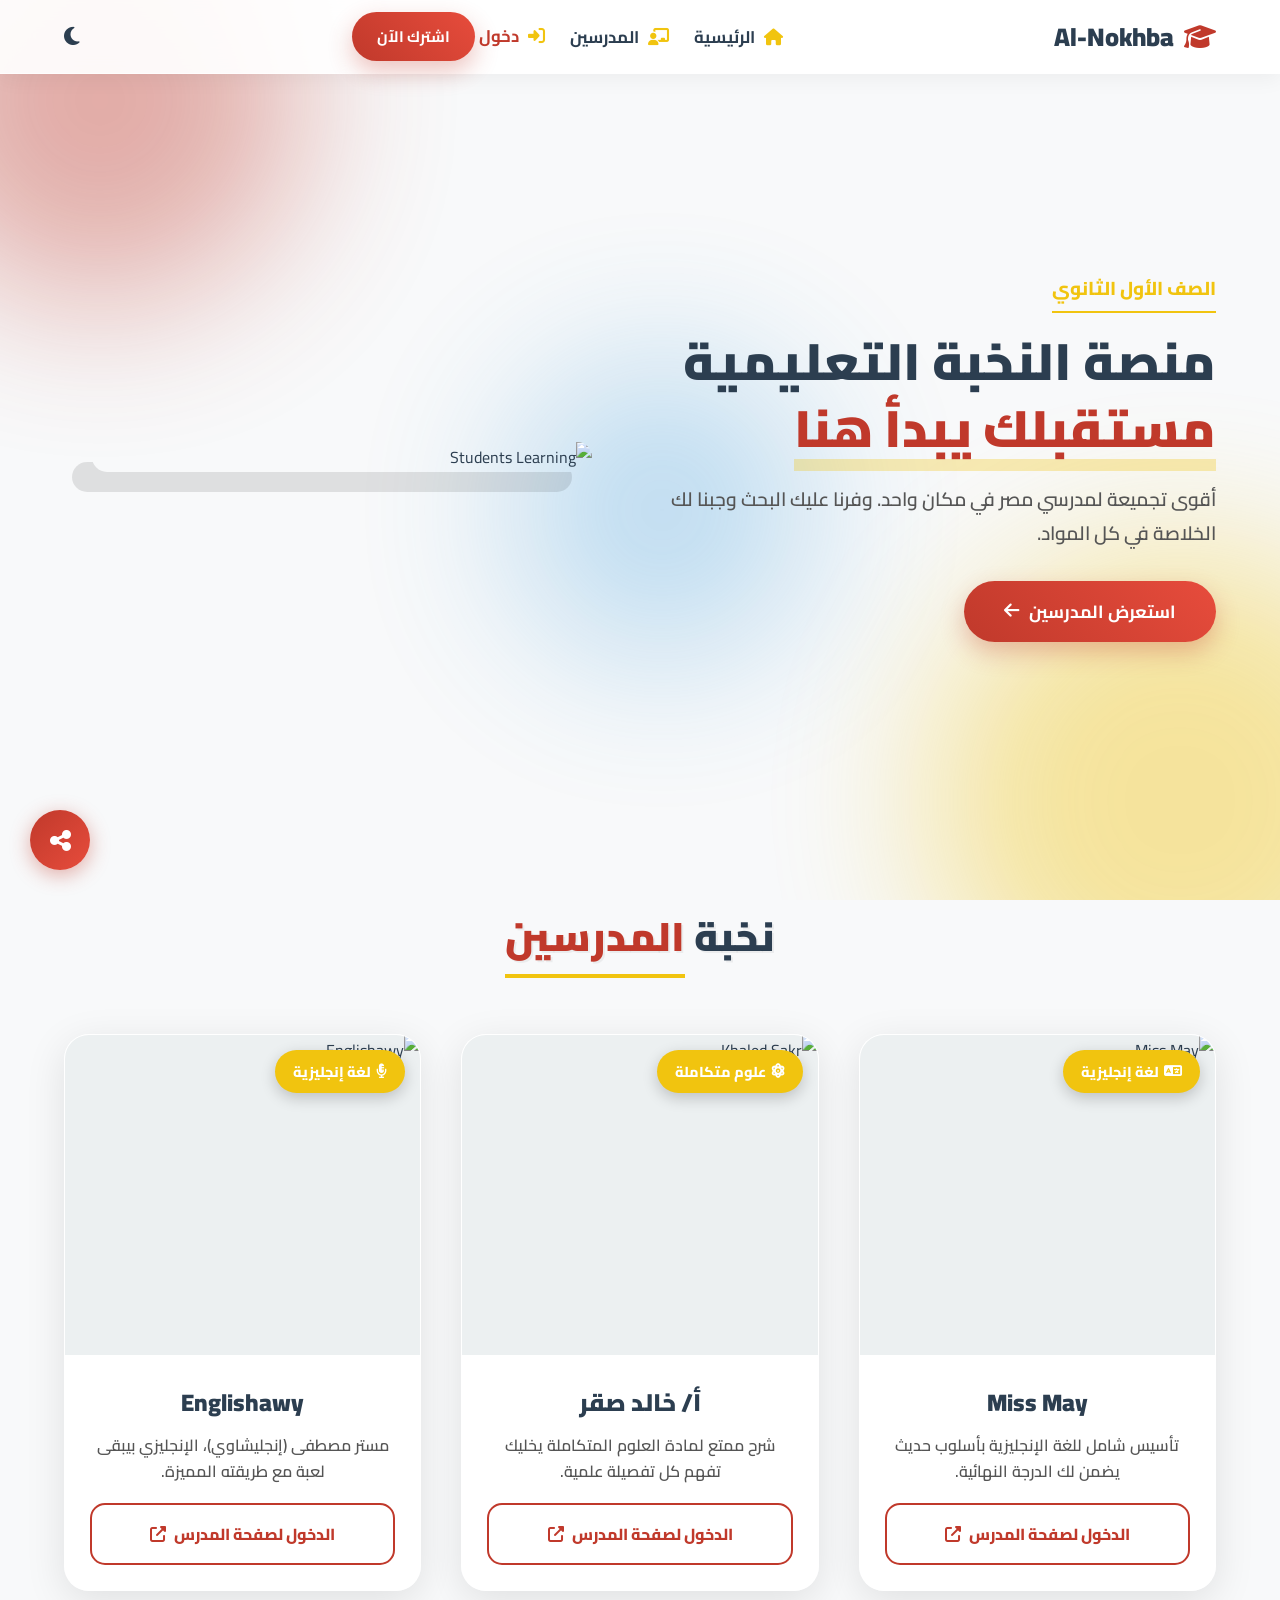
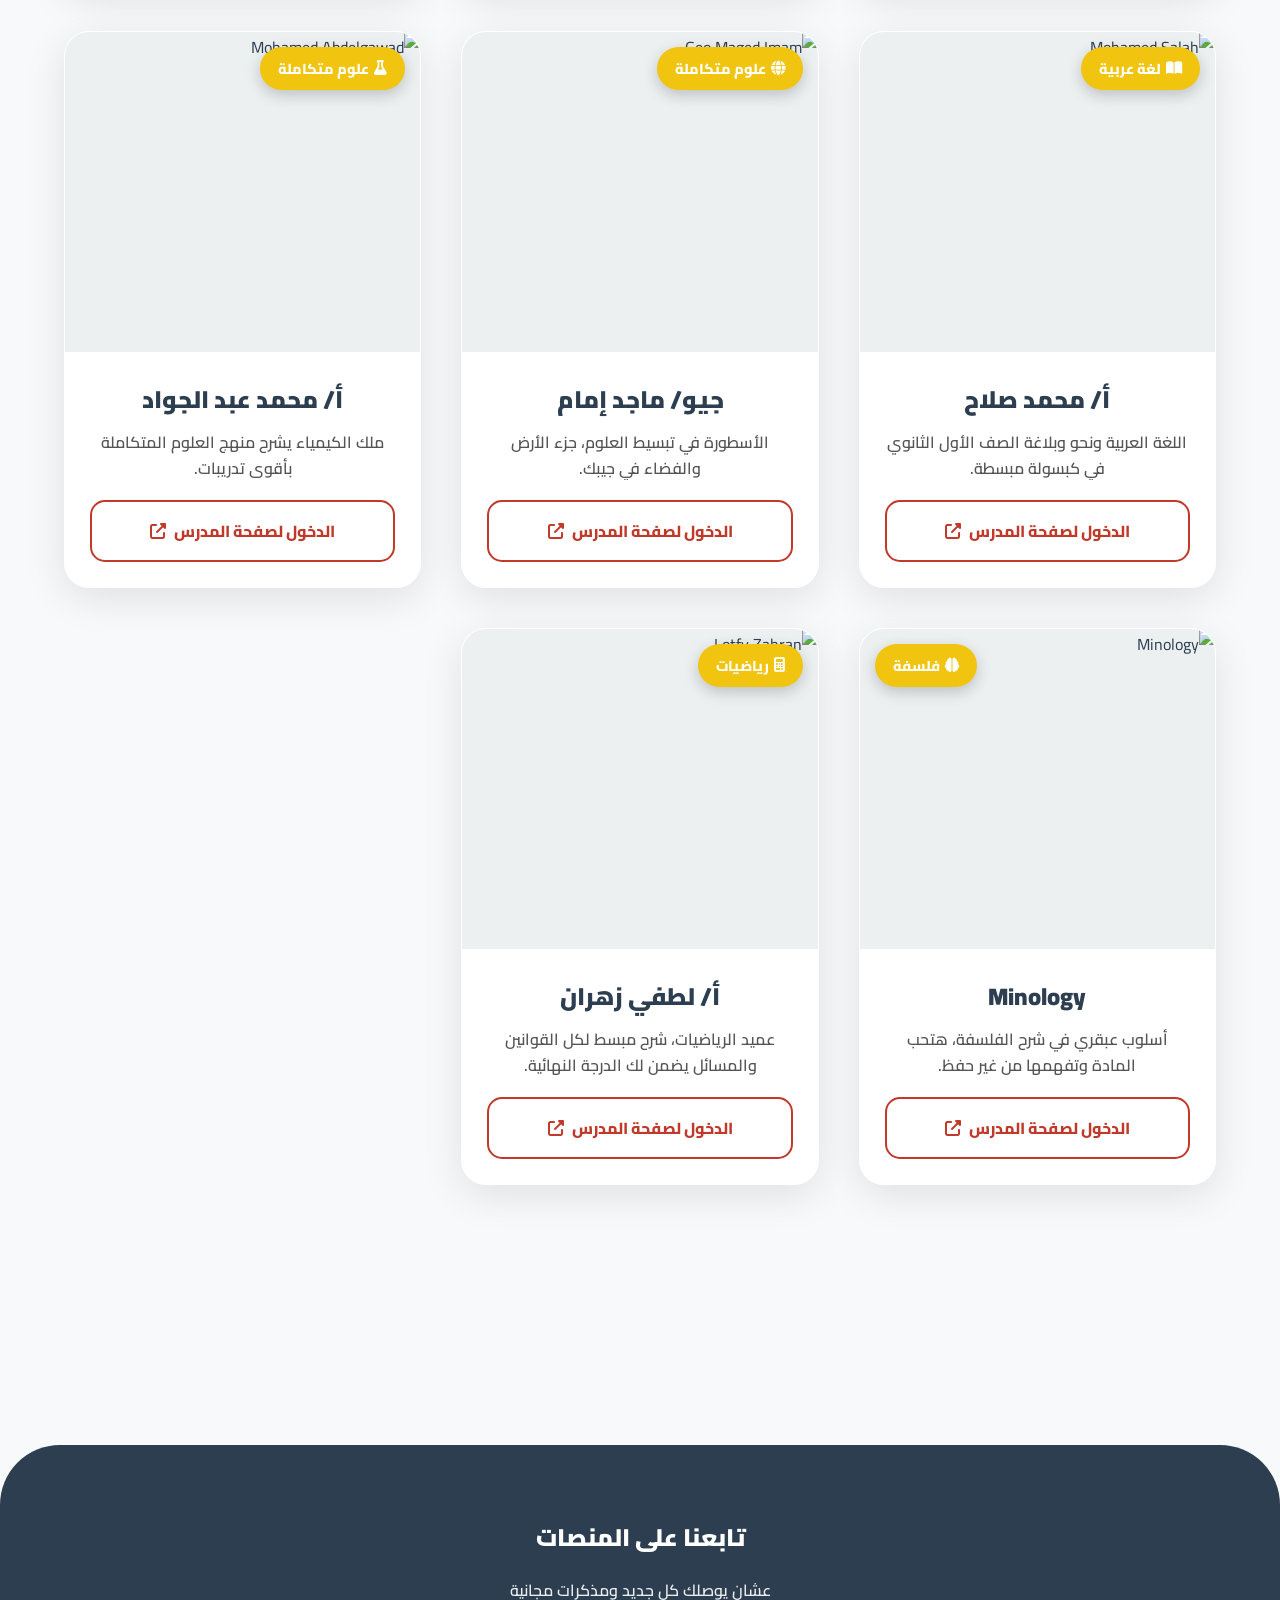
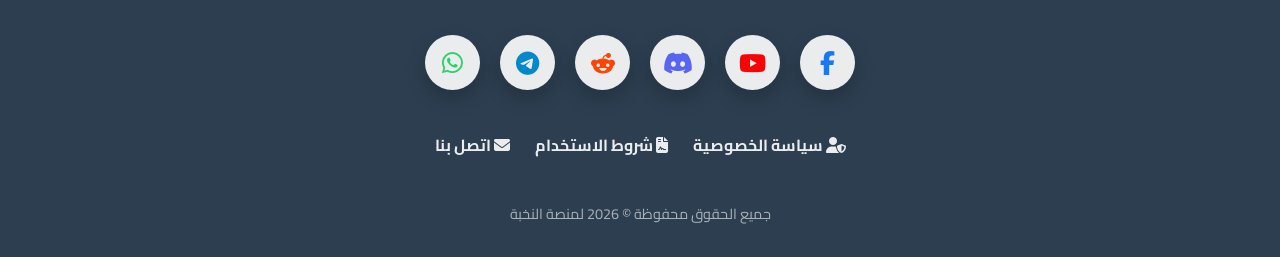
==== commit 0ebb5034: "Update index.html" ====
--- a/index.html
+++ b/index.html
@@ -14,7 +14,6 @@
     <meta property="og:description" content="منصة النخبة التعليمية، تجمع لك أقوى مدرسي الثانوية العامة في مكان واحد.">
     <meta property="og:image" content="https://i.postimg.cc/wvL7Rgyx/Screenshot-2026-01-01-201916.png">
     <meta property="og:type" content="website">
-    <meta property="og:url" content=""> 
     
     <link href="https://fonts.googleapis.com/css2?family=Cairo:wght@300;400;600;700;900&display=swap" rel="stylesheet">
     <link rel="stylesheet" href="https://cdnjs.cloudflare.com/ajax/libs/font-awesome/6.4.0/css/all.min.css">
@@ -35,6 +34,7 @@
             --transition: all 0.3s cubic-bezier(0.25, 0.8, 0.25, 1);
             --correct: #27ae60;
             --wrong: #c0392b;
+            --pending: #f39c12;
         }
 
         [data-theme="dark"] {
@@ -164,6 +164,11 @@
             transition: var(--transition); display: inline-flex; align-items: center; gap: 10px;
         }
         .btn-main:hover { transform: translateY(-3px) scale(1.02); box-shadow: 0 15px 35px rgba(192, 57, 43, 0.5); }
+        
+        .btn-disabled { background: #95a5a6; cursor: not-allowed; box-shadow: none; pointer-events: none; }
+        .btn-success { background: linear-gradient(45deg, #27ae60, #2ecc71); box-shadow: 0 10px 25px rgba(39, 174, 96, 0.3); }
+        .btn-pending { background: linear-gradient(45deg, #f39c12, #f1c40f); box-shadow: 0 10px 25px rgba(243, 156, 18, 0.3); color: #fff; }
+        .btn-wrong { background: linear-gradient(45deg, #c0392b, #e74c3c); }
 
         .hero-img { flex: 1; z-index: 2; display: flex; justify-content: center; }
         .hero-img img { 
@@ -350,6 +355,8 @@
         .inp-field { width: 100%; padding: 14px 20px 14px 50px; border-radius: 15px; background: rgba(255,255,255,0.8); margin-bottom: 18px; border: 2px solid transparent; }
         .inp-wrapper { position: relative; }
         .inp-icon { position: absolute; left: 18px; top: 18px; color: var(--primary); }
+        .file-upload-wrapper { border: 2px dashed #ccc; padding: 20px; text-align: center; border-radius: 15px; margin-bottom: 20px; cursor: pointer; transition: 0.3s; background: rgba(255,255,255,0.5); }
+        .file-upload-wrapper:hover { border-color: var(--primary); background: rgba(192, 57, 43, 0.05); }
 
         footer {
             background: var(--secondary); color: #fff;
@@ -379,7 +386,6 @@
         #toast { position: fixed; bottom: 30px; left: 50%; transform: translateX(-50%) translateY(100px); background: rgba(44, 62, 80, 0.95); color: #fff; padding: 15px 35px; border-radius: 50px; z-index: 9999; transition: 0.4s; opacity: 0; pointer-events: none; }
         #toast.show { transform: translateX(-50%) translateY(0); opacity: 1; }
 
-        /* Floating Share Button Style */
         .share-float-btn {
             position: fixed;
             bottom: 30px;
@@ -662,6 +668,36 @@
             <div id="result-review-area"></div>
             
             <button class="btn-main" onclick="switchView('course-details-view')" style="width:100%; justify-content:center; margin-top:30px;">العودة للكورس</button>
+        </div>
+    </div>
+
+    <div id="payment-modal" class="modal-overlay">
+        <div class="auth-box">
+            <button class="close-modal" onclick="document.getElementById('payment-modal').classList.remove('active')"><i class="fas fa-times"></i></button>
+            <h2 style="text-align:center; color:var(--secondary); margin-bottom:20px;">تأكيد الاشتراك</h2>
+            
+            <div style="background:var(--secondary); color:#fff; padding:20px; border-radius:15px; text-align:center; margin-bottom:25px;">
+                <p style="opacity:0.8; font-size:0.9rem;">حول مبلغ الاشتراك عبر فودافون كاش على:</p>
+                <h1 style="font-size:2rem; margin:10px 0; color:var(--accent);">01061767493</h1>
+                <p id="payment-amount-display" style="font-weight:bold;"></p>
+            </div>
+
+            <form onsubmit="handlePaymentSubmit(event)">
+                <label style="display:block; margin-bottom:10px; font-weight:700;">1. رقم محفظة التحويل:</label>
+                <div class="inp-wrapper"><i class="fas fa-phone inp-icon"></i><input type="tel" id="pay-sender-phone" class="inp-field" placeholder="رقم المحفظة اللي حولت منه" required></div>
+                
+                <label style="display:block; margin-bottom:10px; font-weight:700;">2. سكرين شوت التحويل:</label>
+                <label for="pay-receipt" class="file-upload-wrapper">
+                    <i class="fas fa-cloud-upload-alt" style="font-size:2rem; color:var(--primary); margin-bottom:10px;"></i>
+                    <div id="file-name-display" style="color:var(--text-light);">اضغط لرفع صورة التحويل</div>
+                    <input type="file" id="pay-receipt" accept="image/*" style="display:none;" required onchange="document.getElementById('file-name-display').innerText = this.files[0].name">
+                </label>
+
+                <input type="hidden" id="pay-pkg-id">
+                <input type="hidden" id="pay-pkg-price">
+
+                <button class="btn-main" style="width:100%; justify-content:center;">تأكيد الدفع <i class="fas fa-check"></i></button>
+            </form>
         </div>
     </div>
 
@@ -728,7 +764,6 @@
         <div class="footer-links">
             <a href="#"><i class="fas fa-user-shield"></i> سياسة الخصوصية</a>
             <a href="#"><i class="fas fa-file-contract"></i> شروط الاستخدام</a>
-            <a href="#"><i class="fas fa-info-circle"></i> من نحن</a>
             <a href="#"><i class="fas fa-envelope"></i> اتصل بنا</a>
         </div>
         <p style="margin-top:40px; font-size:0.9rem; color:#fff; opacity:0.6;">جميع الحقوق محفوظة &copy; 2026 لمنصة النخبة</p>
@@ -736,7 +771,7 @@
 
     <script type="module">
         import { initializeApp } from "https://www.gstatic.com/firebasejs/10.8.0/firebase-app.js";
-        import { getDatabase, ref, onValue } from "https://www.gstatic.com/firebasejs/10.8.0/firebase-database.js";
+        import { getDatabase, ref, onValue, push, set, update, get } from "https://www.gstatic.com/firebasejs/10.8.0/firebase-database.js";
 
         const firebaseConfig = {
             apiKey: "AIzaSyCsnZdFrg-KlWFc0z6OgmXgBp6lPKf14fU",
@@ -755,6 +790,14 @@
         window.currentTeacherPackages = {}; 
         let currentTeacherName = "";
         let currentExamQuestions = [];
+        let currentUser = JSON.parse(localStorage.getItem('nokhba_user'));
+
+        const toBase64 = file => new Promise((resolve, reject) => {
+            const reader = new FileReader();
+            reader.readAsDataURL(file);
+            reader.onload = () => resolve(reader.result);
+            reader.onerror = error => reject(error);
+        });
 
         window.switchView = function(viewId) {
             document.querySelectorAll('.view').forEach(el => el.classList.remove('active-view'));
@@ -782,89 +825,195 @@
             list.innerHTML = '<i class="fas fa-spinner fa-spin" style="font-size:3rem; color:var(--primary); margin:auto;"></i>';
             const packagesRef = ref(db, `teachers/${teacherId}/packages`);
             
-            onValue(packagesRef, (snapshot) => {
-                list.innerHTML = ''; 
-                if (!snapshot.exists()) {
-                    list.innerHTML = `
-                        <div style="text-align:center; padding:40px;">
-                             <img src="https://cdn-icons-png.flaticon.com/512/7486/7486831.png" style="width:120px; opacity:0.8;">
-                             <h3 style="margin-top:20px; color:var(--text-light);">لا يوجد محتوى حالياً</h3>
-                        </div>`;
-                    return;
-                }
-                const data = snapshot.val();
-                window.currentTeacherPackages = data;
-
-                Object.entries(data).forEach(([pkgId, pkg]) => {
-                    const pkgImg = pkg.image || 'https://via.placeholder.com/300x200';
-                    const pkgType = pkg.type || 'كورس';
-                    const pkgPrice = pkg.price ? `${pkg.price} EGP` : 'مجاني';
-                    
-                    const card = document.createElement('div');
-                    card.className = 'pkg-card';
-                    card.innerHTML = `
-                        <div class="pkg-img-box">
-                            <img src="${pkgImg}">
-                            <div class="pkg-type-badge">${pkgType}</div>
-                        </div>
-                        <div class="pkg-body">
-                            <h3 class="pkg-title">${pkg.title}</h3>
-                            <div class="pkg-price">${pkgPrice}</div>
-                            <p class="pkg-desc">${pkg.description || 'محتوى تعليمي شامل'}</p>
-                            <button class="pkg-btn" onclick="openCourseDetails('${pkgId}')">اشترك الآن <i class="fas fa-arrow-left"></i></button>
-                        </div>
-                    `;
-                    list.appendChild(card);
-                });
-            });
-        }
-
-        window.openCourseDetails = function(pkgId) {
-            const pkg = window.currentTeacherPackages[pkgId];
-            if(!pkg) return;
-            document.getElementById('cd-title').innerText = pkg.title;
-            document.getElementById('cd-type').innerText = pkg.type || 'كورس';
-            document.getElementById('cd-desc').innerText = pkg.description || '';
-            const contentArea = document.getElementById('course-content-area');
-            contentArea.innerHTML = '';
-
-            if (pkg.weeks) {
-                Object.entries(pkg.weeks).forEach(([wId, week]) => {
-                    let contentHtml = '';
-                    if (week.content) {
-                        Object.entries(week.content).forEach(([cId, content]) => {
-                            const isVideo = content.type === 'video';
-                            const iconClass = isVideo ? 'fa-play' : 'fa-clipboard-check';
-                            const iconColor = isVideo ? '#e74c3c' : '#3498db';
-                            
-                            let action = "";
-                            if(isVideo) {
-                                action = `openVideoPage('${content.url}', '${content.title}')`;
-                            } else {
-                                action = `openExamPage('${pkgId}', '${wId}', '${cId}')`; 
-                            }
-
-                            contentHtml += `
-                                <a href="javascript:void(0)" class="content-link" onclick="${action}">
-                                    <div class="c-icon" style="width:40px;height:40px;background:${iconColor};color:#fff;display:flex;align-items:center;justify-content:center;border-radius:10px;"><i class="fas ${iconClass}"></i></div>
-                                    <span>${content.title}</span>
-                                </a>
-                            `;
-                        });
-                    }
-                    contentArea.innerHTML += `
-                        <div class="week-box">
-                            <div class="week-head" onclick="toggleWeek(this)">
-                                <span><i class="fas fa-calendar-week" style="color:var(--primary); margin-left:10px;"></i> ${week.title}</span>
-                                <i class="fas fa-chevron-down"></i>
-                            </div>
-                            <div class="week-body">${contentHtml || '<p style="padding:15px;text-align:center;color:#999;">لا يوجد محتوى</p>'}</div>
-                        </div>`;
+            let userSubs = {};
+            if(currentUser) {
+                const userSubRef = ref(db, `users/${currentUser.phone}/subscriptions`);
+                onValue(userSubRef, (snap) => {
+                    userSubs = snap.val() || {};
+                    loadPackagesUI();
                 });
             } else {
-                contentArea.innerHTML = '<div style="text-align:center; padding:40px;">لا يوجد محتوى</div>';
+                onValue(packagesRef, (snapshot) => {
+                    window.currentTeacherPackages = snapshot.val() || {};
+                    loadPackagesUI();
+                });
             }
-            switchView('course-details-view');
+
+            function loadPackagesUI() {
+                get(packagesRef).then((snapshot) => {
+                    list.innerHTML = ''; 
+                    if (!snapshot.exists()) {
+                        list.innerHTML = `
+                            <div style="text-align:center; padding:40px;">
+                                 <img src="https://cdn-icons-png.flaticon.com/512/7486/7486831.png" style="width:120px; opacity:0.8;">
+                                 <h3 style="margin-top:20px; color:var(--text-light);">لا يوجد محتوى حالياً</h3>
+                            </div>`;
+                        return;
+                    }
+                    const data = snapshot.val();
+                    window.currentTeacherPackages = data;
+
+                    Object.entries(data).forEach(([pkgId, pkg]) => {
+                        const pkgImg = pkg.image || 'https://via.placeholder.com/300x200';
+                        const pkgType = pkg.type || 'كورس';
+                        const pkgPrice = pkg.price ? `${pkg.price} EGP` : 'مجاني';
+                        
+                        let btnText = `اشترك الآن <i class="fas fa-arrow-left"></i>`;
+                        let btnAction = `openPaymentModal('${pkgId}', '${pkg.title}', '${pkg.price}')`;
+                        let btnClass = "pkg-btn";
+
+                        if(currentUser && userSubs[pkgId]) {
+                            const status = userSubs[pkgId].status;
+                            if(status === 'active') {
+                                btnText = `ادخل الكورس <i class="fas fa-door-open"></i>`;
+                                btnAction = `openCourseDetails('${pkgId}')`;
+                                btnClass = "pkg-btn btn-success";
+                            } else if (status === 'pending') {
+                                btnText = `في انتظار المراجعة <i class="fas fa-clock"></i>`;
+                                btnAction = `alert('طلبك قيد المراجعة من الإدارة، سيتم تفعيل الكورس قريباً')`;
+                                btnClass = "pkg-btn btn-pending";
+                            } else if (status === 'rejected') {
+                                btnText = `تم الرفض (حاول مجدداً) <i class="fas fa-times"></i>`;
+                                btnAction = `openPaymentModal('${pkgId}', '${pkg.title}', '${pkg.price}')`;
+                                btnClass = "pkg-btn btn-wrong";
+                            }
+                        }
+
+                        const card = document.createElement('div');
+                        card.className = 'pkg-card';
+                        card.innerHTML = `
+                            <div class="pkg-img-box">
+                                <img src="${pkgImg}">
+                                <div class="pkg-type-badge">${pkgType}</div>
+                            </div>
+                            <div class="pkg-body">
+                                <h3 class="pkg-title">${pkg.title}</h3>
+                                <div class="pkg-price">${pkgPrice}</div>
+                                <p class="pkg-desc">${pkg.description || 'محتوى تعليمي شامل'}</p>
+                                <button class="${btnClass}" onclick="${btnAction}">${btnText}</button>
+                            </div>
+                        `;
+                        list.appendChild(card);
+                    });
+                });
+            }
+        }
+
+        window.openPaymentModal = function(pkgId, title, price) {
+            if(!currentUser) {
+                alert("يجب تسجيل الدخول أولاً للاشتراك");
+                openAuthModal('login');
+                return;
+            }
+            document.getElementById('payment-modal').classList.add('active');
+            document.getElementById('pay-pkg-id').value = pkgId;
+            document.getElementById('pay-pkg-price').value = price;
+            document.getElementById('payment-amount-display').innerText = `المبلغ المطلوب: ${price} جنيه`;
+        }
+
+        window.handlePaymentSubmit = async function(e) {
+            e.preventDefault();
+            const pkgId = document.getElementById('pay-pkg-id').value;
+            const senderPhone = document.getElementById('pay-sender-phone').value;
+            const fileInput = document.getElementById('pay-receipt');
+            
+            if(fileInput.files.length === 0) return alert("يرجى رفع صورة التحويل");
+
+            const btn = e.target.querySelector('button');
+            const originalText = btn.innerHTML;
+            btn.innerHTML = 'جاري الرفع... <i class="fas fa-spinner fa-spin"></i>';
+            btn.disabled = true;
+
+            try {
+                const base64Img = await toBase64(fileInput.files[0]);
+
+                const requestData = {
+                    userId: currentUser.phone,
+                    userName: currentUser.name,
+                    packageId: pkgId,
+                    pkgTitle: window.currentTeacherPackages[pkgId].title,
+                    senderPhone: senderPhone,
+                    receiptImage: base64Img,
+                    status: 'pending',
+                    timestamp: Date.now()
+                };
+
+                const newReqRef = push(ref(db, 'requests'));
+                await set(newReqRef, requestData);
+
+                await update(ref(db, `users/${currentUser.phone}/subscriptions/${pkgId}`), {
+                    status: 'pending',
+                    reqId: newReqRef.key,
+                    timestamp: Date.now()
+                });
+
+                alert("تم إرسال طلب الاشتراك بنجاح! سيتم مراجعة الطلب وتفعيل الكورس.");
+                document.getElementById('payment-modal').classList.remove('active');
+                
+                fetchPackages(Object.keys(window.currentTeacherPackages)[0]);
+                
+            } catch (error) {
+                console.error(error);
+                alert("حدث خطأ أثناء الإرسال");
+            } finally {
+                btn.innerHTML = originalText;
+                btn.disabled = false;
+            }
+        }
+
+        window.openCourseDetails = function(pkgId) {
+            const userSubRef = ref(db, `users/${currentUser.phone}/subscriptions/${pkgId}`);
+            get(userSubRef).then(snap => {
+                if(snap.exists() && snap.val().status === 'active') {
+                     const pkg = window.currentTeacherPackages[pkgId];
+                    if(!pkg) return;
+                    document.getElementById('cd-title').innerText = pkg.title;
+                    document.getElementById('cd-type').innerText = pkg.type || 'كورس';
+                    document.getElementById('cd-desc').innerText = pkg.description || '';
+                    const contentArea = document.getElementById('course-content-area');
+                    contentArea.innerHTML = '';
+
+                    if (pkg.weeks) {
+                        Object.entries(pkg.weeks).forEach(([wId, week]) => {
+                            let contentHtml = '';
+                            if (week.content) {
+                                Object.entries(week.content).forEach(([cId, content]) => {
+                                    const isVideo = content.type === 'video';
+                                    const iconClass = isVideo ? 'fa-play' : 'fa-clipboard-check';
+                                    const iconColor = isVideo ? '#e74c3c' : '#3498db';
+                                    
+                                    let action = "";
+                                    if(isVideo) {
+                                        action = `openVideoPage('${content.url}', '${content.title}')`;
+                                    } else {
+                                        action = `openExamPage('${pkgId}', '${wId}', '${cId}')`; 
+                                    }
+
+                                    contentHtml += `
+                                        <a href="javascript:void(0)" class="content-link" onclick="${action}">
+                                            <div class="c-icon" style="width:40px;height:40px;background:${iconColor};color:#fff;display:flex;align-items:center;justify-content:center;border-radius:10px;"><i class="fas ${iconClass}"></i></div>
+                                            <span>${content.title}</span>
+                                        </a>
+                                    `;
+                                });
+                            }
+                            contentArea.innerHTML += `
+                                <div class="week-box">
+                                    <div class="week-head" onclick="toggleWeek(this)">
+                                        <span><i class="fas fa-calendar-week" style="color:var(--primary); margin-left:10px;"></i> ${week.title}</span>
+                                        <i class="fas fa-chevron-down"></i>
+                                    </div>
+                                    <div class="week-body">${contentHtml || '<p style="padding:15px;text-align:center;color:#999;">لا يوجد محتوى</p>'}</div>
+                                </div>`;
+                        });
+                    } else {
+                        contentArea.innerHTML = '<div style="text-align:center; padding:40px;">لا يوجد محتوى</div>';
+                    }
+                    switchView('course-details-view');
+                } else {
+                    alert("غير مصرح لك بدخول الكورس");
+                }
+            });
         }
 
         window.toggleWeek = function(head) {
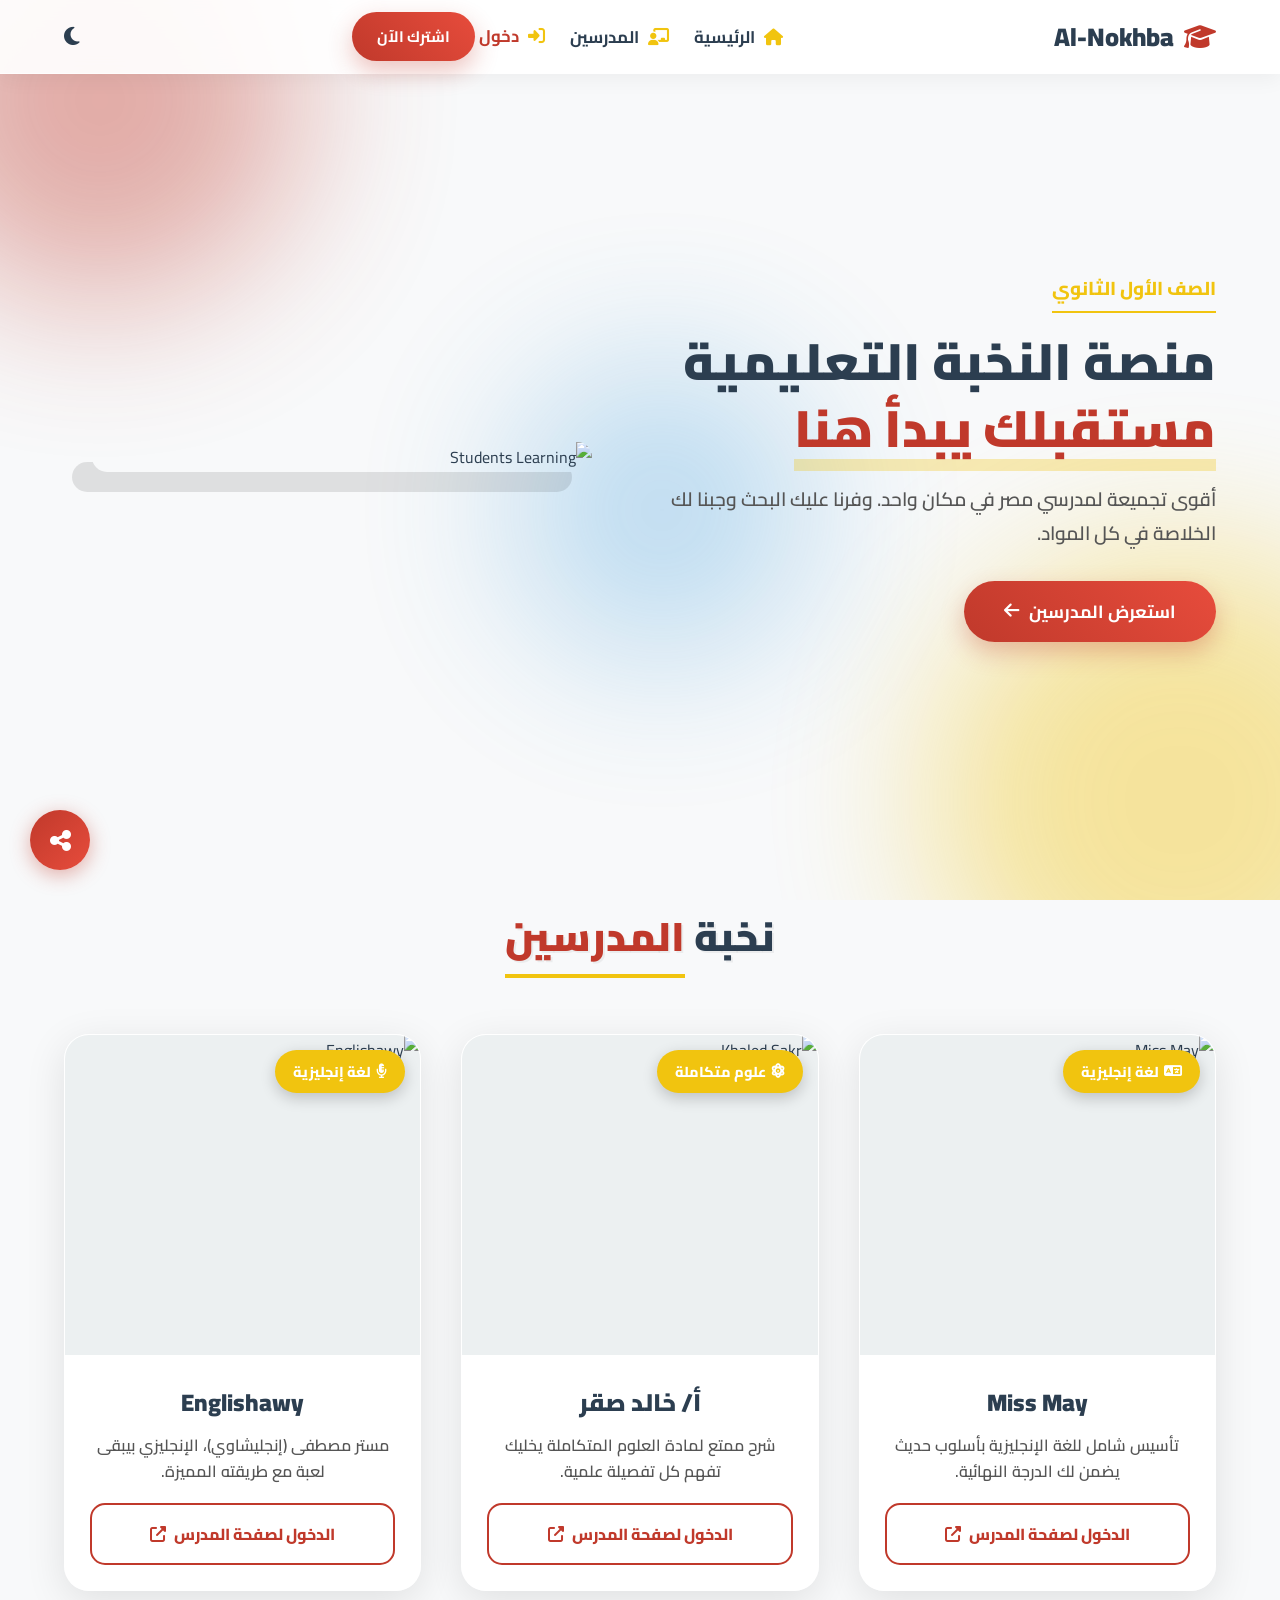
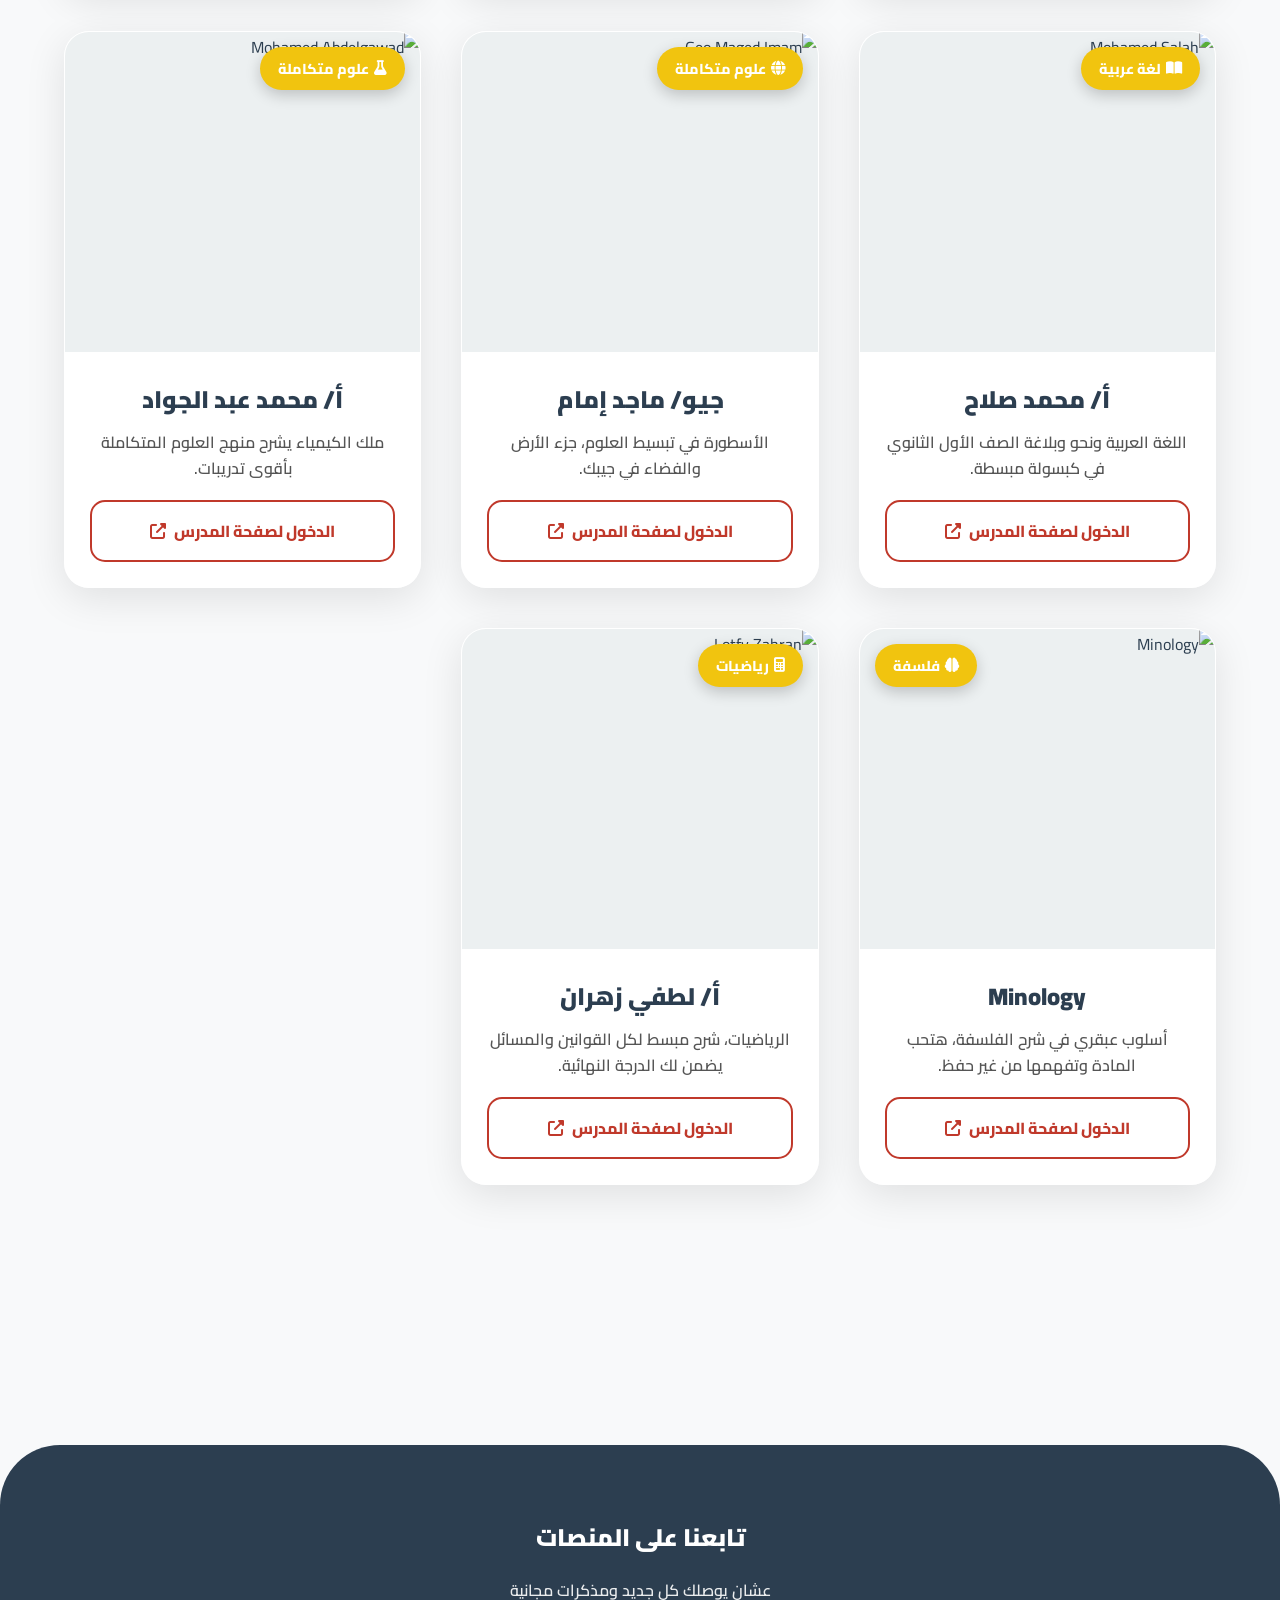
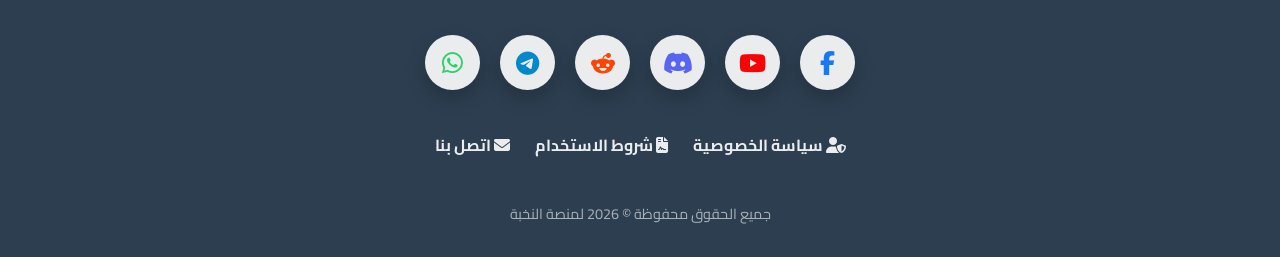
==== commit 2813d24a: "Update index.html" ====
--- a/index.html
+++ b/index.html
@@ -234,20 +234,31 @@
         .tp-name { font-size: 1.8rem; color: var(--secondary); margin-bottom: 10px; font-weight: 900; }
         .tp-bio { color: var(--text-light); max-width: 700px; margin: 0 auto; line-height: 1.6; font-size: 1rem; }
 
+        /* --- UPDATED PACKAGES GRID STYLE --- */
         .packages-grid {
-            display: grid; grid-template-columns: repeat(auto-fit, minmax(300px, 1fr));
-            gap: 30px; padding: 20px 5%;
+            display: flex;
+            flex-wrap: wrap;
+            justify-content: center;
+            gap: 30px;
+            padding: 20px 5%;
         }
 
         .pkg-card {
-            background: var(--glass-bg); border-radius: 20px; overflow: hidden;
-            box-shadow: var(--shadow); border: 1px solid var(--glass-border);
-            transition: 0.3s; display: flex; flex-direction: column;
+            background: var(--glass-bg); 
+            border-radius: 20px; 
+            overflow: hidden;
+            box-shadow: var(--shadow); 
+            border: 1px solid var(--glass-border);
+            transition: 0.3s; 
+            display: flex; 
+            flex-direction: column;
+            width: 100%;
+            max-width: 320px; /* Fixed width to prevent stretching */
         }
         .pkg-card:hover { transform: translateY(-8px); border-color: var(--primary); }
 
         .pkg-img-box {
-            position: relative; height: 200px; width: 100%;
+            position: relative; height: 180px; width: 100%;
         }
         .pkg-img-box img { width: 100%; height: 100%; object-fit: cover; }
         
@@ -259,9 +270,9 @@
         }
 
         .pkg-body { padding: 20px; flex: 1; display: flex; flex-direction: column; }
-        .pkg-title { font-size: 1.3rem; font-weight: 900; color: var(--secondary); margin-bottom: 10px; }
-        .pkg-price { font-size: 1.4rem; font-weight: 900; color: var(--primary); margin-bottom: 15px; }
-        .pkg-desc { color: var(--text-light); font-size: 0.95rem; line-height: 1.6; margin-bottom: 20px; flex: 1; }
+        .pkg-title { font-size: 1.2rem; font-weight: 900; color: var(--secondary); margin-bottom: 10px; }
+        .pkg-price { font-size: 1.3rem; font-weight: 900; color: var(--primary); margin-bottom: 15px; }
+        .pkg-desc { color: var(--text-light); font-size: 0.9rem; line-height: 1.6; margin-bottom: 20px; flex: 1; }
         .pkg-btn {
             width: 100%; padding: 12px; background: linear-gradient(45deg, var(--secondary), #34495e);
             color: #fff; border: none; border-radius: 12px; font-weight: 800;
@@ -582,7 +593,7 @@
                     </div>
                     <div class="card-content">
                         <h3 class="teacher-name">أ/ لطفي زهران</h3>
-                        <p class="teacher-bio">عميد الرياضيات، شرح مبسط لكل القوانين والمسائل يضمن لك الدرجة النهائية.</p>
+                        <p class="teacher-bio"> الرياضيات، شرح مبسط لكل القوانين والمسائل يضمن لك الدرجة النهائية.</p>
                         <button class="btn-card" 
                             onclick="openTeacherPage('t8', 'أ/ لطفي زهران', 'https://i.postimg.cc/7ZMs9kgG/Gemini-Generated-Image-7ou14v7ou14v7ou1.png', 'عميد الرياضيات، شرح مبسط لكل القوانين والمسائل يضمن لك الدرجة النهائية.', 'رياضيات')">
                             الدخول لصفحة المدرس <i class="fas fa-external-link-alt"></i>
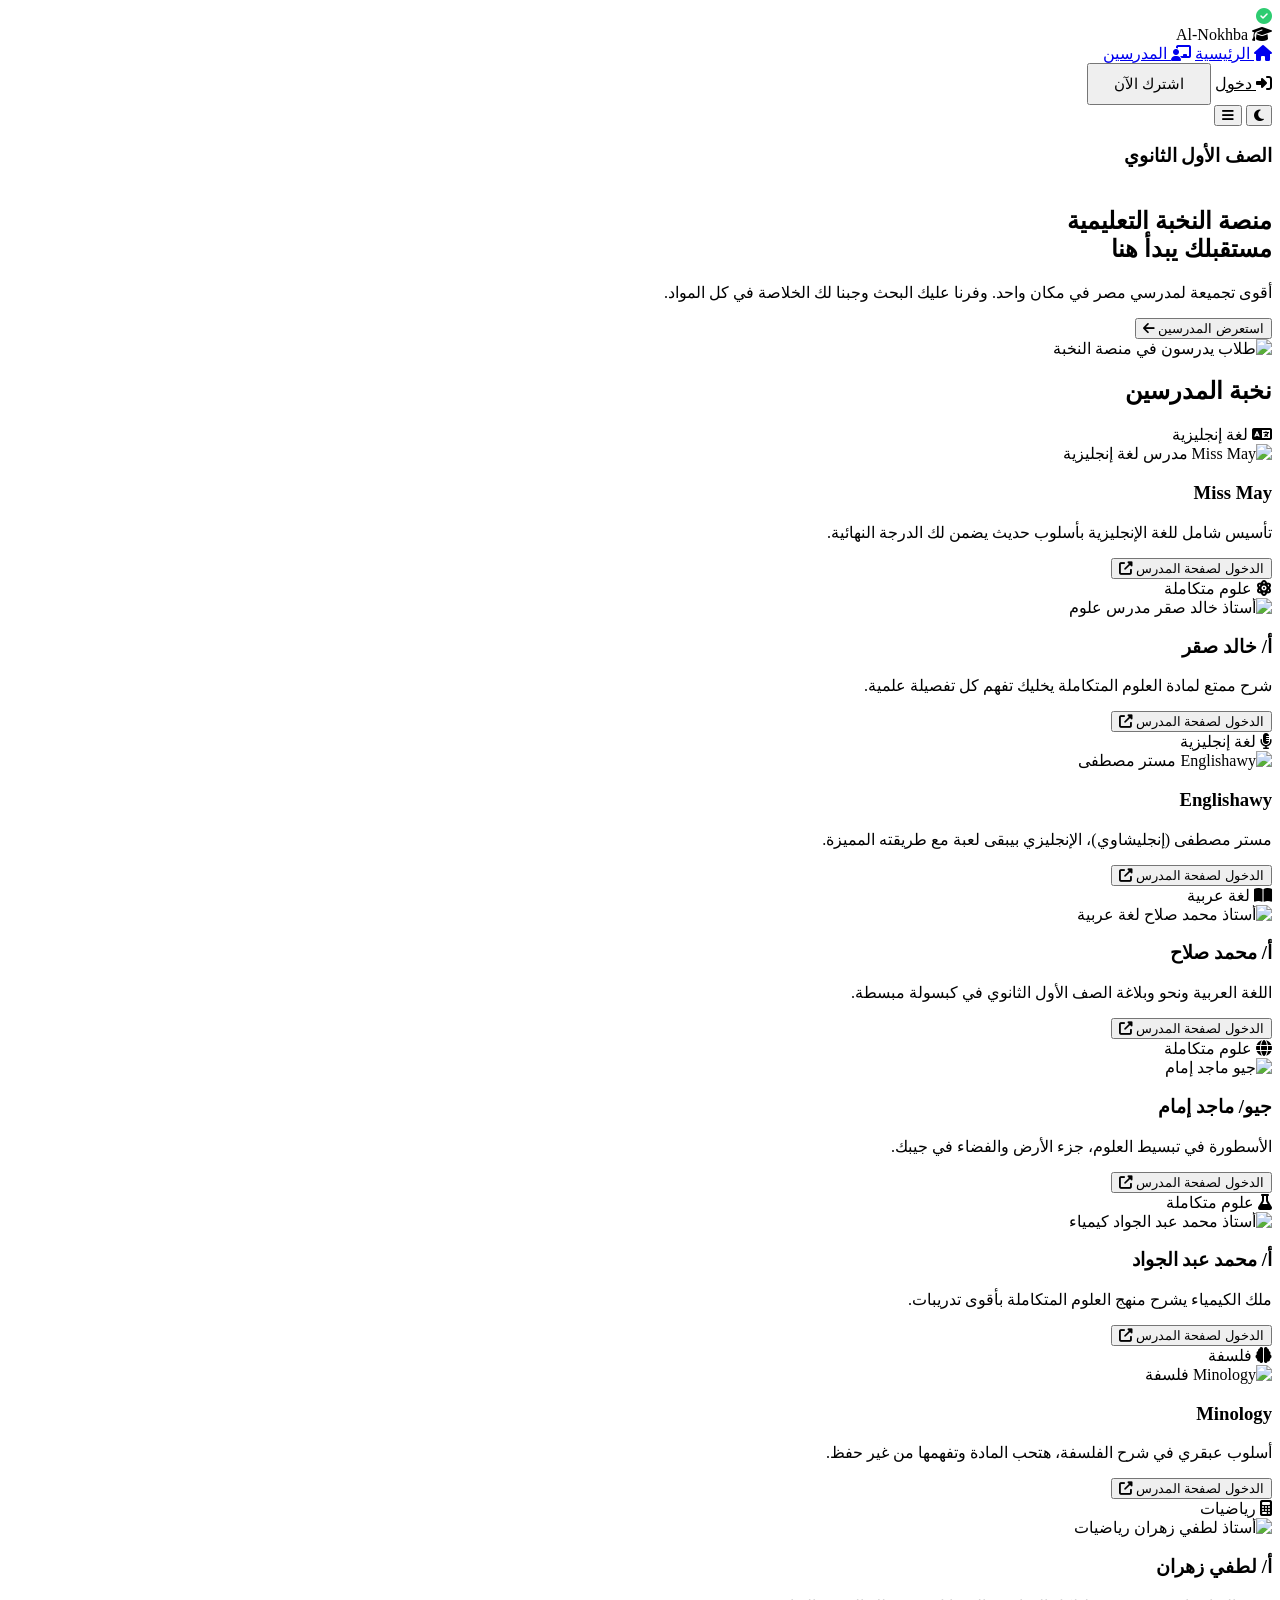
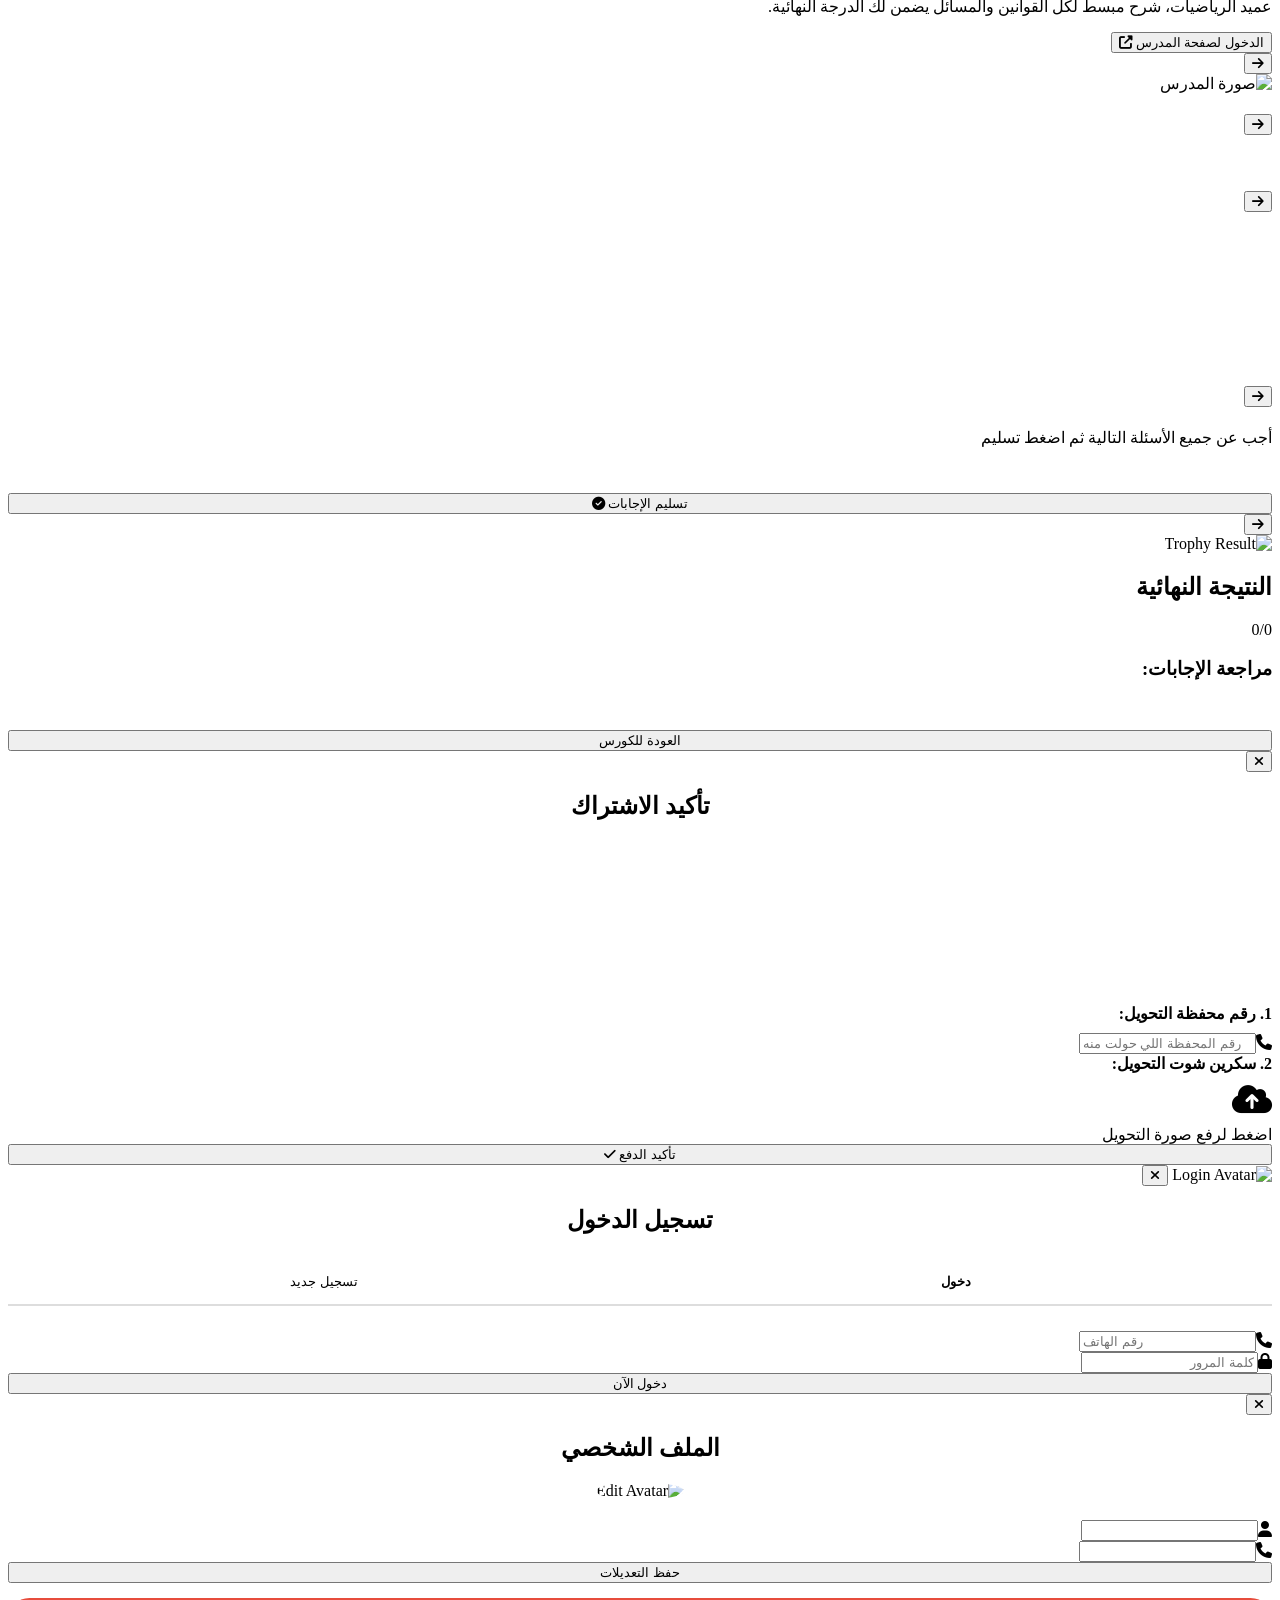
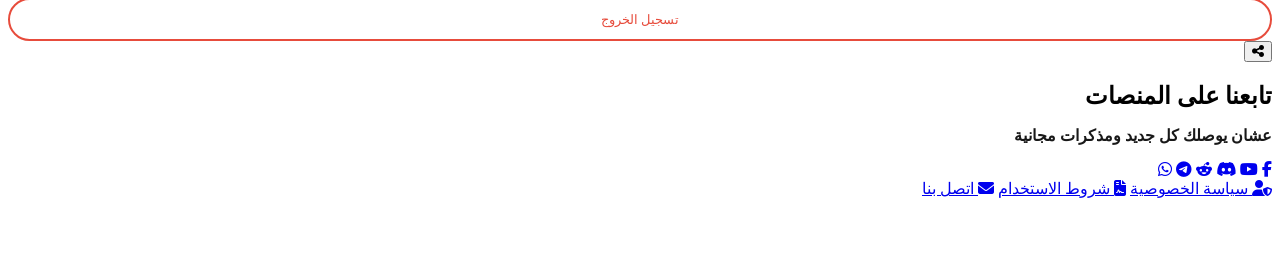
==== commit 2646b779: "Update index.html" ====
--- a/index.html
+++ b/index.html
@@ -3,435 +3,46 @@
 <head>
     <meta charset="UTF-8">
     <meta name="viewport" content="width=device-width, initial-scale=1.0">
-    
+    <meta name="robots" content="index, follow, max-image-preview:large">
+    <meta name="googlebot" content="index, follow">
+    <title>منصة النخبة التعليمية | أقوى مدرسي الثانوية العامة في مصر 2026</title>
+    <meta name="description" content="منصة النخبة التعليمية هي الأقوى لطلاب الثانوية العامة والصف الأول الثانوي. تجمع لك أفضل مدرسي مصر في اللغة الإنجليزية، العلوم المتكاملة، اللغة العربية، الرياضيات، والفلسفة في مكان واحد مع امتحانات إلكترونية ومتابعة دورية.">
+    <meta name="keywords" content="منصة النخبة التعليمية, ثانوية عامة 2026, الصف الأول الثانوي, منصة تعليمية مصرية, مراجعات نهائية, دروس اونلاين, امتحانات الكترونية, وزارة التربية والتعليم, تابلت الثانوية, خالد صقر, محمد عبد الجواد, جيو ماجد امام, مستر انجليشاوي, محمد صلاح عربي, لطفي زهران رياضة, تعليم عن بعد">
+    <link rel="canonical" href="https://alnokhba-edu.com">
+    <meta property="og:locale" content="ar_EG">
+    <meta property="og:type" content="website">
+    <meta property="og:title" content="منصة النخبة التعليمية | طريقك للتفوق في الثانوية العامة">
+    <meta property="og:description" content="سجل الآن في منصة النخبة واحصل على شرح مبسط ومراجعات نهائية من عمالقة التدريس في مصر.">
+    <meta property="og:url" content="https://alnokhba-edu.com">
+    <meta property="og:site_name" content="منصة النخبة">
+    <meta property="og:image" content="https://i.postimg.cc/wvL7Rgyx/Screenshot-2026-01-01-201916.png">
+    <meta name="twitter:card" content="summary_large_image">
+    <meta name="twitter:title" content="منصة النخبة التعليمية | أقوى مدرسي مصر">
+    <meta name="twitter:description" content="شرح ومراجعات لجميع مواد الثانوية العامة مع أقوى المدرسين.">
+    <meta name="twitter:image" content="https://i.postimg.cc/wvL7Rgyx/Screenshot-2026-01-01-201916.png">
+    <script type="application/ld+json">
+    {
+      "@context": "https://schema.org",
+      "@type": "EducationalOrganization",
+      "name": "منصة النخبة التعليمية",
+      "url": "https://alnokhba-edu.com",
+      "logo": "https://cdn-icons-png.flaticon.com/512/2997/2997495.png",
+      "description": "منصة تعليمية رائدة لطلاب المرحلة الثانوية في مصر توفر شروحات وامتحانات إلكترونية.",
+      "sameAs": [
+        "https://www.facebook.com/alnokhba",
+        "https://www.youtube.com/alnokhba"
+      ],
+      "address": {
+        "@type": "PostalAddress",
+        "addressCountry": "EG",
+        "addressRegion": "Cairo"
+      }
+    }
+    </script>
     <link rel="icon" type="image/png" href="https://cdn-icons-png.flaticon.com/512/2997/2997495.png">
-    
-    <title>منصة النخبة التعليمية | أقوى مدرسي مصر</title>
-    
-    <meta name="description" content="منصة النخبة التعليمية، تجمع لك أقوى مدرسي الثانوية العامة في مكان واحد.">
-
-    <meta property="og:title" content="منصة النخبة التعليمية | أقوى مدرسي مصر">
-    <meta property="og:description" content="منصة النخبة التعليمية، تجمع لك أقوى مدرسي الثانوية العامة في مكان واحد.">
-    <meta property="og:image" content="https://i.postimg.cc/wvL7Rgyx/Screenshot-2026-01-01-201916.png">
-    <meta property="og:type" content="website">
-    
     <link href="https://fonts.googleapis.com/css2?family=Cairo:wght@300;400;600;700;900&display=swap" rel="stylesheet">
     <link rel="stylesheet" href="https://cdnjs.cloudflare.com/ajax/libs/font-awesome/6.4.0/css/all.min.css">
-
-    <style>
-        :root {
-            --primary: #c0392b;
-            --primary-light: #e74c3c;
-            --secondary: #2c3e50;
-            --accent: #f1c40f;
-            --bg-body: #f8f9fa;
-            --glass-bg: rgba(255, 255, 255, 0.92);
-            --glass-border: rgba(255, 255, 255, 0.6);
-            --text-main: #2c3e50;
-            --text-light: #555; 
-            --shadow: 0 10px 40px rgba(0, 0, 0, 0.1);
-            --radius: 20px;
-            --transition: all 0.3s cubic-bezier(0.25, 0.8, 0.25, 1);
-            --correct: #27ae60;
-            --wrong: #c0392b;
-            --pending: #f39c12;
-        }
-
-        [data-theme="dark"] {
-            --primary: #e74c3c;
-            --primary-light: #ff6b6b;
-            --secondary: #ecf0f1;
-            --accent: #f1c40f;
-            --bg-body: #1a1a1a;
-            --glass-bg: rgba(30, 30, 30, 0.95);
-            --glass-border: rgba(255, 255, 255, 0.1);
-            --text-main: #ffffff; 
-            --text-light: #e0e0e0; 
-            --shadow: 0 10px 40px rgba(0, 0, 0, 0.5);
-        }
-
-        * {
-            margin: 0; padding: 0; box-sizing: border-box;
-            font-family: 'Cairo', sans-serif;
-            scroll-behavior: smooth;
-        }
-
-        body {
-            background-color: var(--bg-body);
-            color: var(--text-main);
-            overflow-x: hidden;
-            transition: var(--transition);
-        }
-
-        .background-shapes {
-            position: fixed; top: 0; left: 0; width: 100%; height: 100%; z-index: -1;
-            overflow: hidden; pointer-events: none;
-        }
-        .shape {
-            position: absolute; border-radius: 50%;
-            filter: blur(80px); opacity: 0.4;
-            animation: floatShape 10s infinite alternate;
-        }
-        .shape-1 { width: 400px; height: 400px; background: var(--primary); top: -100px; left: -100px; }
-        .shape-2 { width: 500px; height: 500px; background: var(--accent); bottom: -150px; right: -150px; animation-delay: 2s; }
-        .shape-3 { width: 300px; height: 300px; background: #3498db; top: 40%; left: 40%; animation-delay: 4s; opacity: 0.3; }
-
-        @keyframes floatShape {
-            0% { transform: translate(0, 0); }
-            100% { transform: translate(30px, 50px); }
-        }
-
-        nav {
-            position: sticky; top: 0; z-index: 100;
-            background: var(--glass-bg);
-            backdrop-filter: blur(15px);
-            border-bottom: 1px solid var(--glass-border);
-            padding: 12px 5%;
-            display: flex; justify-content: space-between; align-items: center;
-            box-shadow: 0 5px 20px rgba(0,0,0,0.05);
-        }
-        .logo { font-size: 1.6rem; font-weight: 900; color: var(--secondary); display: flex; align-items: center; gap: 10px; }
-        .logo i { color: var(--primary); }
-        
-        .nav-links { display: flex; gap: 25px; align-items: center; }
-        .nav-links a { text-decoration: none; color: var(--text-main); font-weight: 700; transition: 0.3s; position: relative; font-size: 1.05rem; }
-        .nav-links a:hover { color: var(--primary); }
-        .nav-links a i { margin-left: 5px; color: var(--accent); }
-
-        .nav-profile-wrapper {
-            display: flex; align-items: center; gap: 10px; cursor: pointer;
-            padding: 5px 15px; border-radius: 50px; transition: 0.3s;
-            border: 2px solid transparent; background: rgba(0,0,0,0.03);
-        }
-        .nav-profile-wrapper:hover { border-color: var(--primary); background: rgba(0,0,0,0.08); }
-        .nav-avatar {
-            width: 42px; height: 42px; border-radius: 50%; object-fit: cover;
-            border: 2px solid var(--primary);
-        }
-        .nav-username { font-weight: 800; font-size: 0.95rem; color: var(--text-main); }
-
-        .nav-actions { display: flex; gap: 15px; align-items: center; }
-        .theme-btn, .menu-btn { background: none; border: none; font-size: 1.3rem; color: var(--text-main); cursor: pointer; transition: 0.3s; }
-        .theme-btn:hover { transform: rotate(15deg); color: var(--accent); }
-        .menu-btn { display: none; }
-
-        .view { display: none; opacity: 0; transition: opacity 0.5s; padding-bottom: 80px; }
-        .view.active-view { display: block; opacity: 1; animation: fadeIn 0.5s forwards; }
-        
-        .clean-back-container {
-            padding: 30px 5% 10px;
-            display: flex;
-            align-items: center;
-        }
-
-        .clean-back-btn {
-            display: flex;
-            align-items: center;
-            justify-content: center;
-            width: 55px;
-            height: 55px;
-            border-radius: 50%;
-            background: var(--glass-bg);
-            border: 1px solid var(--glass-border);
-            color: var(--secondary);
-            font-size: 1.4rem;
-            cursor: pointer;
-            transition: all 0.3s ease;
-            box-shadow: 0 5px 15px rgba(0,0,0,0.1);
-            margin-bottom: 20px; 
-        }
-
-        .clean-back-btn:hover {
-            background: var(--primary);
-            color: #fff;
-            transform: translateX(5px) scale(1.1);
-            box-shadow: 0 10px 20px rgba(192, 57, 43, 0.3);
-        }
-
-        .hero { min-height: 85vh; display: flex; align-items: center; justify-content: space-between; padding: 0 5%; gap: 40px; }
-        .hero-text { flex: 1; z-index: 2; }
-        .hero h1 { font-size: 3.2rem; margin-bottom: 20px; line-height: 1.3; font-weight: 900; }
-        .hero span { color: var(--primary); position: relative; }
-        .hero span::after { content: ''; position: absolute; bottom: 5px; left: 0; width: 100%; height: 12px; background: var(--accent); opacity: 0.3; z-index: -1; }
-        
-        .hero p { font-size: 1.2rem; color: var(--text-light); margin-bottom: 30px; line-height: 1.8; font-weight: 600; }
-
-        .btn-main {
-            padding: 14px 40px; background: linear-gradient(45deg, var(--primary), var(--primary-light)); 
-            color: #fff; border: none; border-radius: 50px;
-            font-size: 1.1rem; font-weight: 700; cursor: pointer; 
-            box-shadow: 0 10px 25px rgba(192, 57, 43, 0.3);
-            transition: var(--transition); display: inline-flex; align-items: center; gap: 10px;
-        }
-        .btn-main:hover { transform: translateY(-3px) scale(1.02); box-shadow: 0 15px 35px rgba(192, 57, 43, 0.5); }
-        
-        .btn-disabled { background: #95a5a6; cursor: not-allowed; box-shadow: none; pointer-events: none; }
-        .btn-success { background: linear-gradient(45deg, #27ae60, #2ecc71); box-shadow: 0 10px 25px rgba(39, 174, 96, 0.3); }
-        .btn-pending { background: linear-gradient(45deg, #f39c12, #f1c40f); box-shadow: 0 10px 25px rgba(243, 156, 18, 0.3); color: #fff; }
-        .btn-wrong { background: linear-gradient(45deg, #c0392b, #e74c3c); }
-
-        .hero-img { flex: 1; z-index: 2; display: flex; justify-content: center; }
-        .hero-img img { 
-            width: 100%; max-width: 500px; border-radius: 40px; 
-            box-shadow: -20px 20px 0 rgba(0,0,0,0.1);
-            animation: floatImg 6s ease-in-out infinite;
-        }
-        @keyframes floatImg { 0%, 100% { transform: translateY(0); } 50% { transform: translateY(-20px); } }
-        
-        .section-title { text-align: center; margin-bottom: 60px; font-size: 2.5rem; color: var(--secondary); font-weight: 900; padding-top: 60px; text-shadow: 2px 2px 0 rgba(0,0,0,0.05); }
-        .section-title span { color: var(--primary); border-bottom: 4px solid var(--accent); }
-
-        .teachers-grid {
-            display: grid; grid-template-columns: repeat(auto-fit, minmax(320px, 1fr));
-            gap: 40px; padding: 0 5% 80px;
-        }
-
-        .teacher-card {
-            background: var(--glass-bg); border-radius: 25px; overflow: hidden;
-            box-shadow: var(--shadow); transition: var(--transition);
-            border: 1px solid var(--glass-border); position: relative;
-        }
-
-        .teacher-card:hover { transform: translateY(-12px); border-color: var(--primary); box-shadow: 0 20px 50px rgba(0,0,0,0.15); }
-
-        .card-img-wrapper { width: 100%; height: 320px; overflow: hidden; position: relative; background: #ecf0f1; }
-        .card-img-wrapper img { width: 100%; height: 100%; object-fit: cover; object-position: top center; transition: 0.6s; }
-        .teacher-card:hover .card-img-wrapper img { transform: scale(1.08); }
-
-        .subject-badge {
-            position: absolute; top: 15px; right: 15px; background: var(--accent);
-            color: #fff; padding: 8px 18px; border-radius: 50px; font-weight: 800;
-            font-size: 0.9rem; box-shadow: 0 5px 15px rgba(0,0,0,0.2); z-index: 2;
-            display: flex; align-items: center; gap: 5px;
-        }
-
-        .card-content { padding: 25px; text-align: center; }
-        .teacher-name { font-size: 1.5rem; color: var(--secondary); margin-bottom: 8px; font-weight: 900; }
-        .teacher-bio { color: var(--text-light); font-size: 1rem; margin-bottom: 20px; line-height: 1.6; height: 50px; overflow: hidden; font-weight: 600; }
-
-        .btn-card {
-            width: 100%; padding: 14px; background: transparent; color: var(--primary);
-            border: 2px solid var(--primary); border-radius: 15px; font-weight: 800;
-            cursor: pointer; transition: 0.3s; font-size: 1rem;
-            display: flex; align-items: center; justify-content: center; gap: 8px;
-        }
-        .btn-card:hover { background: var(--primary); color: #fff; transform: scale(1.02); }
-
-        .teacher-profile-header {
-            padding: 50px 5%; text-align: center; background: var(--glass-bg);
-            margin: 20px 5%; border-radius: 40px; box-shadow: var(--shadow);
-            border: 1px solid var(--glass-border); position: relative;
-            animation: slideUp 0.5s ease;
-        }
-        
-        .tp-img-container {
-            width: 150px; height: 150px; margin: 0 auto 20px;
-            border-radius: 50%; border: 4px solid var(--accent);
-            overflow: hidden; box-shadow: 0 10px 20px rgba(0,0,0,0.15);
-            padding: 3px; background: #fff;
-        }
-        .tp-img { width: 100%; height: 100%; object-fit: cover; border-radius: 50%; }
-        .tp-name { font-size: 1.8rem; color: var(--secondary); margin-bottom: 10px; font-weight: 900; }
-        .tp-bio { color: var(--text-light); max-width: 700px; margin: 0 auto; line-height: 1.6; font-size: 1rem; }
-
-        /* --- UPDATED PACKAGES GRID STYLE --- */
-        .packages-grid {
-            display: flex;
-            flex-wrap: wrap;
-            justify-content: center;
-            gap: 30px;
-            padding: 20px 5%;
-        }
-
-        .pkg-card {
-            background: var(--glass-bg); 
-            border-radius: 20px; 
-            overflow: hidden;
-            box-shadow: var(--shadow); 
-            border: 1px solid var(--glass-border);
-            transition: 0.3s; 
-            display: flex; 
-            flex-direction: column;
-            width: 100%;
-            max-width: 320px; /* Fixed width to prevent stretching */
-        }
-        .pkg-card:hover { transform: translateY(-8px); border-color: var(--primary); }
-
-        .pkg-img-box {
-            position: relative; height: 180px; width: 100%;
-        }
-        .pkg-img-box img { width: 100%; height: 100%; object-fit: cover; }
-        
-        .pkg-type-badge {
-            position: absolute; top: 15px; left: 15px;
-            background: rgba(0,0,0,0.7); color: #fff; backdrop-filter: blur(5px);
-            padding: 6px 15px; border-radius: 50px; font-weight: 700; font-size: 0.85rem;
-            display: flex; align-items: center; gap: 5px;
-        }
-
-        .pkg-body { padding: 20px; flex: 1; display: flex; flex-direction: column; }
-        .pkg-title { font-size: 1.2rem; font-weight: 900; color: var(--secondary); margin-bottom: 10px; }
-        .pkg-price { font-size: 1.3rem; font-weight: 900; color: var(--primary); margin-bottom: 15px; }
-        .pkg-desc { color: var(--text-light); font-size: 0.9rem; line-height: 1.6; margin-bottom: 20px; flex: 1; }
-        .pkg-btn {
-            width: 100%; padding: 12px; background: linear-gradient(45deg, var(--secondary), #34495e);
-            color: #fff; border: none; border-radius: 12px; font-weight: 800;
-            cursor: pointer; transition: 0.3s;
-        }
-        .pkg-btn:hover { background: var(--primary); }
-
-        .course-header {
-            background: linear-gradient(rgba(44, 62, 80, 0.9), rgba(44, 62, 80, 0.9)), url('https://images.unsplash.com/photo-1513258496098-b05360f979aa?auto=format&fit=crop&q=80');
-            background-size: cover; background-position: center;
-            color: #fff; padding: 60px 5%; border-radius: 0 0 40px 40px;
-            margin-bottom: 40px;
-        }
-        .course-content-container { max-width: 900px; margin: 0 auto; padding: 0 5% 60px; }
-        .week-box { background: #fff; border: 1px solid #eee; border-radius: 15px; margin-bottom: 15px; overflow: hidden; }
-        .week-head { padding: 20px; background: #fff; cursor: pointer; font-weight: 800; display: flex; justify-content: space-between; align-items: center; border-bottom: 1px solid transparent; transition: 0.3s; }
-        .week-head:hover { background: #f9f9f9; }
-        .week-body { display: none; background: #f8f9fa; border-top: 1px solid #eee; }
-        .week-body.open { display: block; }
-        .content-link { display: flex; align-items: center; gap: 15px; padding: 15px 20px; border-bottom: 1px solid #eee; text-decoration: none; color: var(--text-main); font-weight: 600; }
-        .content-link:hover { background: #fff; padding-right: 25px; color: var(--primary); }
-
-        .video-container-page {
-            max-width: 1000px; margin: 0 auto; padding: 0 5%;
-        }
-        .video-frame-wrapper {
-            position: relative; padding-bottom: 56.25%; height: 0; overflow: hidden;
-            border-radius: 20px; box-shadow: var(--shadow); background: #000;
-        }
-        .video-frame-wrapper iframe { position: absolute; top: 0; left: 0; width: 100%; height: 100%; }
-        .video-title-page { font-size: 1.8rem; font-weight: 900; margin-top: 25px; color: var(--secondary); }
-
-        .exam-container { max-width: 800px; margin: 0 auto; padding: 0 5%; }
-        .exam-header { text-align: center; margin-bottom: 40px; }
-        .question-box {
-            background: var(--glass-bg); padding: 25px; border-radius: 20px;
-            margin-bottom: 25px; border: 1px solid var(--glass-border);
-            box-shadow: 0 5px 15px rgba(0,0,0,0.05);
-        }
-        .q-text { font-size: 1.2rem; font-weight: 800; margin-bottom: 20px; color: var(--secondary); }
-        .q-option {
-            display: block; padding: 15px; background: rgba(255,255,255,0.7);
-            border: 2px solid transparent; border-radius: 12px; margin-bottom: 10px;
-            cursor: pointer; transition: 0.2s; font-weight: 600;
-        }
-        .q-option:hover { background: #fff; border-color: #ddd; }
-        input[type="radio"] { display: none; }
-        input[type="radio"]:checked + .q-option {
-            border-color: var(--primary); background: rgba(192, 57, 43, 0.05); color: var(--primary);
-        }
-
-        .result-header { text-align: center; padding: 40px 0; }
-        
-        .trophy-avatar {
-            width: 180px; height: 180px; margin: 0 auto 20px;
-            display: block; filter: drop-shadow(0 10px 15px rgba(0,0,0,0.2));
-            animation: bounceIn 1s ease;
-        }
-        @keyframes bounceIn {
-            0% { transform: scale(0); opacity: 0; }
-            60% { transform: scale(1.1); opacity: 1; }
-            100% { transform: scale(1); }
-        }
-
-        .score-display {
-            font-size: 3.5rem; color: var(--secondary); font-weight: 900;
-            text-shadow: 2px 2px 0 rgba(0,0,0,0.05);
-        }
-        
-        .answer-review { margin-top: 10px; font-size: 0.95rem; padding: 10px; border-radius: 8px; }
-        .ans-correct { background: rgba(39, 174, 96, 0.1); color: #27ae60; border: 1px solid #27ae60; }
-        .ans-wrong { background: rgba(192, 57, 43, 0.1); color: #c0392b; border: 1px solid #c0392b; }
-
-        .modal-overlay {
-            position: fixed; inset: 0; background: rgba(0,0,0,0.6); backdrop-filter: blur(8px);
-            z-index: 1000; display: none; justify-content: center; align-items: center; padding: 20px;
-        }
-        .modal-overlay.active { display: flex; animation: fadeIn 0.3s ease; }
-        .auth-box {
-            background: var(--glass-bg); width: 100%; max-width: 500px;
-            padding: 40px; border-radius: 30px; box-shadow: 0 25px 80px rgba(0,0,0,0.3);
-            position: relative; max-height: 90vh; overflow-y: auto;
-            border: 1px solid var(--glass-border);
-        }
-        .auth-avatar-header {
-            width: 120px; margin: -60px auto 10px; display: block;
-            filter: drop-shadow(0 5px 10px rgba(0,0,0,0.1));
-        }
-
-        .close-modal { position: absolute; top: 20px; left: 20px; background: none; border: none; font-size: 1.3rem; cursor: pointer; color: var(--text-light); }
-        .inp-field { width: 100%; padding: 14px 20px 14px 50px; border-radius: 15px; background: rgba(255,255,255,0.8); margin-bottom: 18px; border: 2px solid transparent; }
-        .inp-wrapper { position: relative; }
-        .inp-icon { position: absolute; left: 18px; top: 18px; color: var(--primary); }
-        .file-upload-wrapper { border: 2px dashed #ccc; padding: 20px; text-align: center; border-radius: 15px; margin-bottom: 20px; cursor: pointer; transition: 0.3s; background: rgba(255,255,255,0.5); }
-        .file-upload-wrapper:hover { border-color: var(--primary); background: rgba(192, 57, 43, 0.05); }
-
-        footer {
-            background: var(--secondary); color: #fff;
-            padding: 70px 5% 30px; margin-top: 100px; text-align: center;
-            border-top-left-radius: 60px; border-top-right-radius: 60px;
-            position: relative; overflow: hidden;
-        }
-        .footer-socials { display: flex; justify-content: center; gap: 20px; margin: 30px 0; flex-wrap: wrap; }
-        .social-link {
-            width: 55px; height: 55px; background: rgba(255,255,255,0.9); border-radius: 50%;
-            display: flex; justify-content: center; align-items: center;
-            font-size: 1.5rem; transition: 0.4s; text-decoration: none;
-            box-shadow: 0 8px 20px rgba(0,0,0,0.2);
-        }
-        .social-link.fb { color: #1877F2; }
-        .social-link.yt { color: #FF0000; }
-        .social-link.dc { color: #5865F2; }
-        .social-link.rd { color: #FF4500; }
-        .social-link.tg { color: #0088cc; }
-        .social-link.wa { color: #25D366; }
-        .social-link:hover { transform: translateY(-8px) scale(1.1); box-shadow: 0 15px 30px rgba(0,0,0,0.4); }
-
-        .footer-links { margin-top: 40px; display: flex; justify-content: center; gap: 25px; flex-wrap: wrap; font-size: 1rem; opacity: 0.9; }
-        .footer-links a { color: #fff; text-decoration: none; transition: 0.3s; font-weight: bold; }
-        .footer-links a:hover { color: var(--accent); }
-        
-        #toast { position: fixed; bottom: 30px; left: 50%; transform: translateX(-50%) translateY(100px); background: rgba(44, 62, 80, 0.95); color: #fff; padding: 15px 35px; border-radius: 50px; z-index: 9999; transition: 0.4s; opacity: 0; pointer-events: none; }
-        #toast.show { transform: translateX(-50%) translateY(0); opacity: 1; }
-
-        .share-float-btn {
-            position: fixed;
-            bottom: 30px;
-            left: 30px;
-            width: 60px;
-            height: 60px;
-            background: linear-gradient(135deg, var(--primary), var(--primary-light));
-            color: white;
-            border-radius: 50%;
-            border: none;
-            box-shadow: 0 5px 20px rgba(192, 57, 43, 0.4);
-            z-index: 900;
-            font-size: 1.5rem;
-            cursor: pointer;
-            transition: all 0.3s cubic-bezier(0.175, 0.885, 0.32, 1.275);
-            display: flex;
-            align-items: center;
-            justify-content: center;
-        }
-
-        .share-float-btn:hover {
-            transform: scale(1.15) rotate(10deg);
-            box-shadow: 0 8px 30px rgba(192, 57, 43, 0.6);
-        }
-
-        @media (max-width: 768px) {
-            .hero { flex-direction: column-reverse; text-align: center; padding-top: 40px; }
-            .hero h1 { font-size: 2.2rem; }
-            .nav-links { display: none; position: fixed; top: 75px; left: 0; width: 100%; background: var(--glass-bg); flex-direction: column; padding: 30px; }
-            .nav-links.active { display: flex; }
-            .menu-btn { display: block; }
-            .teachers-grid { grid-template-columns: 1fr; }
-            .share-float-btn { width: 50px; height: 50px; bottom: 20px; left: 20px; font-size: 1.2rem; }
-        }
-    </style>
+    <link rel="stylesheet" href="style.css">
 </head>
 <body>
 
@@ -454,14 +65,14 @@
             </div>
             <div id="nav-user-area" style="display:none;">
                 <div class="nav-profile-wrapper" onclick="openProfileModal()">
-                    <img src="" id="nav-user-avatar" class="nav-avatar">
+                    <img src="" id="nav-user-avatar" class="nav-avatar" alt="User Avatar">
                     <span id="nav-user-name" class="nav-username"></span>
                 </div>
             </div>
         </div>
         <div class="nav-actions">
-            <button class="theme-btn" onclick="toggleTheme()"><i class="fas fa-moon"></i></button>
-            <button class="menu-btn" onclick="toggleMenu()"><i class="fas fa-bars"></i></button>
+            <button class="theme-btn" onclick="toggleTheme()" aria-label="Toggle Theme"><i class="fas fa-moon"></i></button>
+            <button class="menu-btn" onclick="toggleMenu()" aria-label="Open Menu"><i class="fas fa-bars"></i></button>
         </div>
     </nav>
 
@@ -474,7 +85,7 @@
                 <button class="btn-main" onclick="document.getElementById('teachers').scrollIntoView()">استعرض المدرسين <i class="fas fa-arrow-left"></i></button>
             </div>
             <div class="hero-img">
-                <img src="https://images.unsplash.com/photo-1523240795612-9a054b0db644?ixlib=rb-4.0.3&auto=format&fit=crop&w=1470&q=80" alt="Students Learning">
+                <img src="https://images.unsplash.com/photo-1523240795612-9a054b0db644?ixlib=rb-4.0.3&auto=format&fit=crop&w=1470&q=80" alt="طلاب يدرسون في منصة النخبة">
             </div>
         </section>
 
@@ -484,7 +95,7 @@
                 <div class="teacher-card">
                     <div class="subject-badge"><i class="fas fa-language"></i> لغة إنجليزية</div>
                     <div class="card-img-wrapper">
-                        <img src="https://i.postimg.cc/hGYYpxyS/image_(1).png" alt="Miss May">
+                        <img src="https://i.postimg.cc/hGYYpxyS/image_(1).png" alt="Miss May مدرس لغة إنجليزية">
                     </div>
                     <div class="card-content">
                         <h3 class="teacher-name">Miss May</h3>
@@ -499,7 +110,7 @@
                 <div class="teacher-card">
                     <div class="subject-badge"><i class="fas fa-atom"></i> علوم متكاملة</div>
                     <div class="card-img-wrapper">
-                        <img src="https://i.postimg.cc/25tt2vc6/image_(2).png" alt="Khaled Sakr">
+                        <img src="https://i.postimg.cc/25tt2vc6/image_(2).png" alt="أستاذ خالد صقر مدرس علوم">
                     </div>
                     <div class="card-content">
                         <h3 class="teacher-name">أ/ خالد صقر</h3>
@@ -514,7 +125,7 @@
                 <div class="teacher-card">
                     <div class="subject-badge"><i class="fas fa-microphone-alt"></i> لغة إنجليزية</div>
                     <div class="card-img-wrapper">
-                        <img src="https://i.postimg.cc/W4yyXrWt/image_(4).png" alt="Englishawy">
+                        <img src="https://i.postimg.cc/W4yyXrWt/image_(4).png" alt="Englishawy مستر مصطفى">
                     </div>
                     <div class="card-content">
                         <h3 class="teacher-name">Englishawy</h3>
@@ -529,7 +140,7 @@
                 <div class="teacher-card">
                     <div class="subject-badge"><i class="fas fa-book-open"></i> لغة عربية</div>
                     <div class="card-img-wrapper">
-                        <img src="https://i.postimg.cc/ydSb5dt6/image_(5).png" alt="Mohamed Salah">
+                        <img src="https://i.postimg.cc/ydSb5dt6/image_(5).png" alt="أستاذ محمد صلاح لغة عربية">
                     </div>
                     <div class="card-content">
                         <h3 class="teacher-name">أ/ محمد صلاح</h3>
@@ -544,7 +155,7 @@
                 <div class="teacher-card">
                     <div class="subject-badge"><i class="fas fa-globe"></i> علوم متكاملة</div>
                     <div class="card-img-wrapper">
-                        <img src="https://i.postimg.cc/76TWc6df/image_(6).png" alt="Geo Maged Imam">
+                        <img src="https://i.postimg.cc/76TWc6df/image_(6).png" alt="جيو ماجد إمام">
                     </div>
                     <div class="card-content">
                         <h3 class="teacher-name">جيو/ ماجد إمام</h3>
@@ -559,7 +170,7 @@
                 <div class="teacher-card">
                     <div class="subject-badge"><i class="fas fa-flask"></i> علوم متكاملة</div>
                     <div class="card-img-wrapper">
-                        <img src="https://i.postimg.cc/yNGGv9f5/c78ffbf64a791da67752132a9aaf7c8f127fc4f4.jpg" alt="Mohamed Abdelgawad">
+                        <img src="https://i.postimg.cc/yNGGv9f5/c78ffbf64a791da67752132a9aaf7c8f127fc4f4.jpg" alt="أستاذ محمد عبد الجواد كيمياء">
                     </div>
                     <div class="card-content">
                         <h3 class="teacher-name">أ/ محمد عبد الجواد</h3>
@@ -574,7 +185,7 @@
                 <div class="teacher-card">
                     <div class="subject-badge" style="right: auto; left: 15px;"><i class="fas fa-brain"></i> فلسفة</div>
                     <div class="card-img-wrapper">
-                        <img src="https://i.postimg.cc/K4Sq9sKj/Gemini-Generated-Image-3j04bf3j04bf3j04.png" alt="Minology">
+                        <img src="https://i.postimg.cc/K4Sq9sKj/Gemini-Generated-Image-3j04bf3j04bf3j04.png" alt="Minology فلسفة">
                     </div>
                     <div class="card-content">
                         <h3 class="teacher-name">Minology</h3>
@@ -589,11 +200,11 @@
                 <div class="teacher-card">
                     <div class="subject-badge"><i class="fas fa-calculator"></i> رياضيات</div>
                     <div class="card-img-wrapper">
-                        <img src="https://i.postimg.cc/7ZMs9kgG/Gemini-Generated-Image-7ou14v7ou14v7ou1.png" alt="Lotfy Zahran">
+                        <img src="https://i.postimg.cc/7ZMs9kgG/Gemini-Generated-Image-7ou14v7ou14v7ou1.png" alt="أستاذ لطفي زهران رياضيات">
                     </div>
                     <div class="card-content">
                         <h3 class="teacher-name">أ/ لطفي زهران</h3>
-                        <p class="teacher-bio"> الرياضيات، شرح مبسط لكل القوانين والمسائل يضمن لك الدرجة النهائية.</p>
+                        <p class="teacher-bio">عميد الرياضيات، شرح مبسط لكل القوانين والمسائل يضمن لك الدرجة النهائية.</p>
                         <button class="btn-card" 
                             onclick="openTeacherPage('t8', 'أ/ لطفي زهران', 'https://i.postimg.cc/7ZMs9kgG/Gemini-Generated-Image-7ou14v7ou14v7ou1.png', 'عميد الرياضيات، شرح مبسط لكل القوانين والمسائل يضمن لك الدرجة النهائية.', 'رياضيات')">
                             الدخول لصفحة المدرس <i class="fas fa-external-link-alt"></i>
@@ -606,11 +217,11 @@
 
     <div id="teacher-view" class="view">
         <div class="clean-back-container">
-            <button class="clean-back-btn" onclick="switchView('home')"><i class="fas fa-arrow-right"></i></button>
+            <button class="clean-back-btn" onclick="switchView('home')" aria-label="Back"><i class="fas fa-arrow-right"></i></button>
         </div>
         
         <div class="teacher-profile-header">
-            <div class="tp-img-container"><img id="tp-img" src="" class="tp-img"></div>
+            <div class="tp-img-container"><img id="tp-img" src="" class="tp-img" alt="صورة المدرس"></div>
             <h1 id="tp-name" class="tp-name"></h1>
             <p id="tp-bio" class="tp-bio"></p>
         </div>
@@ -619,7 +230,7 @@
 
     <div id="course-details-view" class="view">
         <div class="clean-back-container">
-            <button class="clean-back-btn" onclick="switchView('teacher-view')"><i class="fas fa-arrow-right"></i></button>
+            <button class="clean-back-btn" onclick="switchView('teacher-view')" aria-label="Back"><i class="fas fa-arrow-right"></i></button>
         </div>
 
         <div class="course-header">
@@ -634,12 +245,12 @@
 
     <div id="video-view" class="view">
         <div class="clean-back-container">
-            <button class="clean-back-btn" onclick="switchView('course-details-view')"><i class="fas fa-arrow-right"></i></button>
+            <button class="clean-back-btn" onclick="switchView('course-details-view')" aria-label="Back"><i class="fas fa-arrow-right"></i></button>
         </div>
         
         <div class="video-container-page">
             <div class="video-frame-wrapper">
-                <iframe id="page-video-frame" frameborder="0" allowfullscreen></iframe>
+                <iframe id="page-video-frame" frameborder="0" allowfullscreen title="Educational Video"></iframe>
             </div>
             <h2 id="page-video-title" class="video-title-page"></h2>
         </div>
@@ -647,7 +258,7 @@
 
     <div id="exam-view" class="view">
         <div class="clean-back-container">
-            <button class="clean-back-btn" onclick="switchView('course-details-view')"><i class="fas fa-arrow-right"></i></button>
+            <button class="clean-back-btn" onclick="switchView('course-details-view')" aria-label="Back"><i class="fas fa-arrow-right"></i></button>
         </div>
 
         <div class="exam-container">
@@ -664,12 +275,12 @@
 
     <div id="exam-result-view" class="view">
         <div class="clean-back-container">
-            <button class="clean-back-btn" onclick="switchView('course-details-view')"><i class="fas fa-arrow-right"></i></button>
+            <button class="clean-back-btn" onclick="switchView('course-details-view')" aria-label="Back"><i class="fas fa-arrow-right"></i></button>
         </div>
 
         <div class="exam-container">
             <div class="result-header">
-                <img src="https://cdn-icons-png.flaticon.com/512/3135/3135715.png" class="trophy-avatar" alt="Trophy">
+                <img src="https://cdn-icons-png.flaticon.com/512/3135/3135715.png" class="trophy-avatar" alt="Trophy Result">
                 
                 <h2 style="color:var(--secondary); font-weight:900;">النتيجة النهائية</h2>
                 <div class="score-display" id="result-score">0/0</div>
@@ -684,7 +295,7 @@
 
     <div id="payment-modal" class="modal-overlay">
         <div class="auth-box">
-            <button class="close-modal" onclick="document.getElementById('payment-modal').classList.remove('active')"><i class="fas fa-times"></i></button>
+            <button class="close-modal" onclick="document.getElementById('payment-modal').classList.remove('active')" aria-label="Close"><i class="fas fa-times"></i></button>
             <h2 style="text-align:center; color:var(--secondary); margin-bottom:20px;">تأكيد الاشتراك</h2>
             
             <div style="background:var(--secondary); color:#fff; padding:20px; border-radius:15px; text-align:center; margin-bottom:25px;">
@@ -714,9 +325,9 @@
 
     <div id="auth-modal" class="modal-overlay">
         <div class="auth-box">
-            <img src="https://cdn-icons-png.flaticon.com/512/9374/9374921.png" class="auth-avatar-header" alt="Login">
-            
-            <button class="close-modal" onclick="closeAuthModal()"><i class="fas fa-times"></i></button>
+            <img src="https://cdn-icons-png.flaticon.com/512/9374/9374921.png" class="auth-avatar-header" alt="Login Avatar">
+            
+            <button class="close-modal" onclick="closeAuthModal()" aria-label="Close"><i class="fas fa-times"></i></button>
             <h2 id="auth-title" style="text-align:center; margin-bottom:25px; color:var(--secondary);">تسجيل الدخول</h2>
             
             <div style="display:flex; margin-bottom:25px; border-bottom:2px solid #ddd;">
@@ -741,10 +352,10 @@
 
     <div id="profile-modal" class="modal-overlay">
         <div class="auth-box">
-            <button class="close-modal" onclick="document.getElementById('profile-modal').classList.remove('active')"><i class="fas fa-times"></i></button>
+            <button class="close-modal" onclick="document.getElementById('profile-modal').classList.remove('active')" aria-label="Close"><i class="fas fa-times"></i></button>
             <h2 style="text-align:center;">الملف الشخصي</h2>
             <div style="text-align:center; margin-bottom:20px;">
-                <img src="" id="edit-avatar-preview" style="width:100px; height:100px; border-radius:50%; border:4px solid var(--accent); object-fit:cover;">
+                <img src="" id="edit-avatar-preview" style="width:100px; height:100px; border-radius:50%; border:4px solid var(--accent); object-fit:cover;" alt="Edit Avatar">
             </div>
             <form onsubmit="handleEditProfile(event)">
                 <div class="inp-wrapper"><i class="fas fa-user inp-icon"></i><input type="text" id="edit-name" class="inp-field" required></div>
@@ -755,7 +366,7 @@
         </div>
     </div>
 
-    <button id="share-btn" class="share-float-btn" onclick="shareSite()">
+    <button id="share-btn" class="share-float-btn" onclick="shareSite()" aria-label="Share">
         <i class="fas fa-share-alt"></i>
     </button>
 
@@ -764,12 +375,12 @@
         <p style="opacity:0.9; font-weight:600;">عشان يوصلك كل جديد ومذكرات مجانية</p>
         
         <div class="footer-socials">
-            <a href="#" class="social-link fb"><i class="fab fa-facebook-f"></i></a>
-            <a href="#" class="social-link yt"><i class="fab fa-youtube"></i></a>
-            <a href="#" class="social-link dc"><i class="fab fa-discord"></i></a>
-            <a href="#" class="social-link rd"><i class="fab fa-reddit-alien"></i></a>
-            <a href="#" class="social-link tg"><i class="fab fa-telegram-plane"></i></a>
-            <a href="#" class="social-link wa"><i class="fab fa-whatsapp"></i></a>
+            <a href="#" class="social-link fb" aria-label="Facebook"><i class="fab fa-facebook-f"></i></a>
+            <a href="#" class="social-link yt" aria-label="YouTube"><i class="fab fa-youtube"></i></a>
+            <a href="#" class="social-link dc" aria-label="Discord"><i class="fab fa-discord"></i></a>
+            <a href="#" class="social-link rd" aria-label="Reddit"><i class="fab fa-reddit-alien"></i></a>
+            <a href="#" class="social-link tg" aria-label="Telegram"><i class="fab fa-telegram-plane"></i></a>
+            <a href="#" class="social-link wa" aria-label="WhatsApp"><i class="fab fa-whatsapp"></i></a>
         </div>
 
         <div class="footer-links">
@@ -780,444 +391,6 @@
         <p style="margin-top:40px; font-size:0.9rem; color:#fff; opacity:0.6;">جميع الحقوق محفوظة &copy; 2026 لمنصة النخبة</p>
     </footer>
 
-    <script type="module">
-        import { initializeApp } from "https://www.gstatic.com/firebasejs/10.8.0/firebase-app.js";
-        import { getDatabase, ref, onValue, push, set, update, get } from "https://www.gstatic.com/firebasejs/10.8.0/firebase-database.js";
-
-        const firebaseConfig = {
-            apiKey: "AIzaSyCsnZdFrg-KlWFc0z6OgmXgBp6lPKf14fU",
-            authDomain: "saifsa-b51f1.firebaseapp.com",
-            databaseURL: "https://saifsa-b51f1-default-rtdb.europe-west1.firebasedatabase.app",
-            projectId: "saifsa-b51f1",
-            storageBucket: "saifsa-b51f1.firebasestorage.app",
-            messagingSenderId: "41089917871",
-            appId: "1:41089917871:web:fce49f6f23bd4f679b055a",
-            measurementId: "G-4K733KS3CP"
-        };
-
-        const app = initializeApp(firebaseConfig);
-        const db = getDatabase(app);
-
-        window.currentTeacherPackages = {}; 
-        let currentTeacherName = "";
-        let currentExamQuestions = [];
-        let currentUser = JSON.parse(localStorage.getItem('nokhba_user'));
-
-        const toBase64 = file => new Promise((resolve, reject) => {
-            const reader = new FileReader();
-            reader.readAsDataURL(file);
-            reader.onload = () => resolve(reader.result);
-            reader.onerror = error => reject(error);
-        });
-
-        window.switchView = function(viewId) {
-            document.querySelectorAll('.view').forEach(el => el.classList.remove('active-view'));
-            const iframe = document.getElementById('page-video-frame');
-            iframe.src = iframe.src; 
-            
-            setTimeout(() => {
-                const target = document.getElementById(viewId);
-                if(target) target.classList.add('active-view');
-            }, 50);
-            window.scrollTo(0,0);
-        }
-
-        window.openTeacherPage = function(tId, name, img, bio, subject) {
-            currentTeacherName = name;
-            document.getElementById('tp-name').innerText = name;
-            document.getElementById('tp-img').src = img;
-            document.getElementById('tp-bio').innerText = bio;
-            fetchPackages(tId);
-            switchView('teacher-view');
-        }
-
-        function fetchPackages(teacherId) {
-            const list = document.getElementById('packages-list');
-            list.innerHTML = '<i class="fas fa-spinner fa-spin" style="font-size:3rem; color:var(--primary); margin:auto;"></i>';
-            const packagesRef = ref(db, `teachers/${teacherId}/packages`);
-            
-            let userSubs = {};
-            if(currentUser) {
-                const userSubRef = ref(db, `users/${currentUser.phone}/subscriptions`);
-                onValue(userSubRef, (snap) => {
-                    userSubs = snap.val() || {};
-                    loadPackagesUI();
-                });
-            } else {
-                onValue(packagesRef, (snapshot) => {
-                    window.currentTeacherPackages = snapshot.val() || {};
-                    loadPackagesUI();
-                });
-            }
-
-            function loadPackagesUI() {
-                get(packagesRef).then((snapshot) => {
-                    list.innerHTML = ''; 
-                    if (!snapshot.exists()) {
-                        list.innerHTML = `
-                            <div style="text-align:center; padding:40px;">
-                                 <img src="https://cdn-icons-png.flaticon.com/512/7486/7486831.png" style="width:120px; opacity:0.8;">
-                                 <h3 style="margin-top:20px; color:var(--text-light);">لا يوجد محتوى حالياً</h3>
-                            </div>`;
-                        return;
-                    }
-                    const data = snapshot.val();
-                    window.currentTeacherPackages = data;
-
-                    Object.entries(data).forEach(([pkgId, pkg]) => {
-                        const pkgImg = pkg.image || 'https://via.placeholder.com/300x200';
-                        const pkgType = pkg.type || 'كورس';
-                        const pkgPrice = pkg.price ? `${pkg.price} EGP` : 'مجاني';
-                        
-                        let btnText = `اشترك الآن <i class="fas fa-arrow-left"></i>`;
-                        let btnAction = `openPaymentModal('${pkgId}', '${pkg.title}', '${pkg.price}')`;
-                        let btnClass = "pkg-btn";
-
-                        if(currentUser && userSubs[pkgId]) {
-                            const status = userSubs[pkgId].status;
-                            if(status === 'active') {
-                                btnText = `ادخل الكورس <i class="fas fa-door-open"></i>`;
-                                btnAction = `openCourseDetails('${pkgId}')`;
-                                btnClass = "pkg-btn btn-success";
-                            } else if (status === 'pending') {
-                                btnText = `في انتظار المراجعة <i class="fas fa-clock"></i>`;
-                                btnAction = `alert('طلبك قيد المراجعة من الإدارة، سيتم تفعيل الكورس قريباً')`;
-                                btnClass = "pkg-btn btn-pending";
-                            } else if (status === 'rejected') {
-                                btnText = `تم الرفض (حاول مجدداً) <i class="fas fa-times"></i>`;
-                                btnAction = `openPaymentModal('${pkgId}', '${pkg.title}', '${pkg.price}')`;
-                                btnClass = "pkg-btn btn-wrong";
-                            }
-                        }
-
-                        const card = document.createElement('div');
-                        card.className = 'pkg-card';
-                        card.innerHTML = `
-                            <div class="pkg-img-box">
-                                <img src="${pkgImg}">
-                                <div class="pkg-type-badge">${pkgType}</div>
-                            </div>
-                            <div class="pkg-body">
-                                <h3 class="pkg-title">${pkg.title}</h3>
-                                <div class="pkg-price">${pkgPrice}</div>
-                                <p class="pkg-desc">${pkg.description || 'محتوى تعليمي شامل'}</p>
-                                <button class="${btnClass}" onclick="${btnAction}">${btnText}</button>
-                            </div>
-                        `;
-                        list.appendChild(card);
-                    });
-                });
-            }
-        }
-
-        window.openPaymentModal = function(pkgId, title, price) {
-            if(!currentUser) {
-                alert("يجب تسجيل الدخول أولاً للاشتراك");
-                openAuthModal('login');
-                return;
-            }
-            document.getElementById('payment-modal').classList.add('active');
-            document.getElementById('pay-pkg-id').value = pkgId;
-            document.getElementById('pay-pkg-price').value = price;
-            document.getElementById('payment-amount-display').innerText = `المبلغ المطلوب: ${price} جنيه`;
-        }
-
-        window.handlePaymentSubmit = async function(e) {
-            e.preventDefault();
-            const pkgId = document.getElementById('pay-pkg-id').value;
-            const senderPhone = document.getElementById('pay-sender-phone').value;
-            const fileInput = document.getElementById('pay-receipt');
-            
-            if(fileInput.files.length === 0) return alert("يرجى رفع صورة التحويل");
-
-            const btn = e.target.querySelector('button');
-            const originalText = btn.innerHTML;
-            btn.innerHTML = 'جاري الرفع... <i class="fas fa-spinner fa-spin"></i>';
-            btn.disabled = true;
-
-            try {
-                const base64Img = await toBase64(fileInput.files[0]);
-
-                const requestData = {
-                    userId: currentUser.phone,
-                    userName: currentUser.name,
-                    packageId: pkgId,
-                    pkgTitle: window.currentTeacherPackages[pkgId].title,
-                    senderPhone: senderPhone,
-                    receiptImage: base64Img,
-                    status: 'pending',
-                    timestamp: Date.now()
-                };
-
-                const newReqRef = push(ref(db, 'requests'));
-                await set(newReqRef, requestData);
-
-                await update(ref(db, `users/${currentUser.phone}/subscriptions/${pkgId}`), {
-                    status: 'pending',
-                    reqId: newReqRef.key,
-                    timestamp: Date.now()
-                });
-
-                alert("تم إرسال طلب الاشتراك بنجاح! سيتم مراجعة الطلب وتفعيل الكورس.");
-                document.getElementById('payment-modal').classList.remove('active');
-                
-                fetchPackages(Object.keys(window.currentTeacherPackages)[0]);
-                
-            } catch (error) {
-                console.error(error);
-                alert("حدث خطأ أثناء الإرسال");
-            } finally {
-                btn.innerHTML = originalText;
-                btn.disabled = false;
-            }
-        }
-
-        window.openCourseDetails = function(pkgId) {
-            const userSubRef = ref(db, `users/${currentUser.phone}/subscriptions/${pkgId}`);
-            get(userSubRef).then(snap => {
-                if(snap.exists() && snap.val().status === 'active') {
-                     const pkg = window.currentTeacherPackages[pkgId];
-                    if(!pkg) return;
-                    document.getElementById('cd-title').innerText = pkg.title;
-                    document.getElementById('cd-type').innerText = pkg.type || 'كورس';
-                    document.getElementById('cd-desc').innerText = pkg.description || '';
-                    const contentArea = document.getElementById('course-content-area');
-                    contentArea.innerHTML = '';
-
-                    if (pkg.weeks) {
-                        Object.entries(pkg.weeks).forEach(([wId, week]) => {
-                            let contentHtml = '';
-                            if (week.content) {
-                                Object.entries(week.content).forEach(([cId, content]) => {
-                                    const isVideo = content.type === 'video';
-                                    const iconClass = isVideo ? 'fa-play' : 'fa-clipboard-check';
-                                    const iconColor = isVideo ? '#e74c3c' : '#3498db';
-                                    
-                                    let action = "";
-                                    if(isVideo) {
-                                        action = `openVideoPage('${content.url}', '${content.title}')`;
-                                    } else {
-                                        action = `openExamPage('${pkgId}', '${wId}', '${cId}')`; 
-                                    }
-
-                                    contentHtml += `
-                                        <a href="javascript:void(0)" class="content-link" onclick="${action}">
-                                            <div class="c-icon" style="width:40px;height:40px;background:${iconColor};color:#fff;display:flex;align-items:center;justify-content:center;border-radius:10px;"><i class="fas ${iconClass}"></i></div>
-                                            <span>${content.title}</span>
-                                        </a>
-                                    `;
-                                });
-                            }
-                            contentArea.innerHTML += `
-                                <div class="week-box">
-                                    <div class="week-head" onclick="toggleWeek(this)">
-                                        <span><i class="fas fa-calendar-week" style="color:var(--primary); margin-left:10px;"></i> ${week.title}</span>
-                                        <i class="fas fa-chevron-down"></i>
-                                    </div>
-                                    <div class="week-body">${contentHtml || '<p style="padding:15px;text-align:center;color:#999;">لا يوجد محتوى</p>'}</div>
-                                </div>`;
-                        });
-                    } else {
-                        contentArea.innerHTML = '<div style="text-align:center; padding:40px;">لا يوجد محتوى</div>';
-                    }
-                    switchView('course-details-view');
-                } else {
-                    alert("غير مصرح لك بدخول الكورس");
-                }
-            });
-        }
-
-        window.toggleWeek = function(head) {
-            head.nextElementSibling.classList.toggle('open');
-            head.querySelector('.fa-chevron-down').style.transform = head.nextElementSibling.classList.contains('open') ? 'rotate(180deg)' : 'rotate(0deg)';
-        }
-
-        window.openVideoPage = function(url, title) {
-            let embedUrl = url;
-            if (url.includes('watch?v=')) embedUrl = `https://www.youtube.com/embed/${url.split('v=')[1].split('&')[0]}`;
-            else if (url.includes('youtu.be/')) embedUrl = `https://www.youtube.com/embed/${url.split('youtu.be/')[1]}`;
-            
-            document.getElementById('page-video-frame').src = embedUrl;
-            document.getElementById('page-video-title').innerText = title;
-            switchView('video-view');
-        }
-
-        window.openExamPage = function(pkgId, wId, cId) {
-            const examData = window.currentTeacherPackages[pkgId].weeks[wId].content[cId];
-            
-            if(!examData || !examData.questions) {
-                alert("عذراً، لا توجد أسئلة مضافة لهذا الامتحان بعد.");
-                return;
-            }
-
-            document.getElementById('exam-title').innerText = examData.title;
-            const qArea = document.getElementById('questions-area');
-            qArea.innerHTML = '';
-            
-            currentExamQuestions = examData.questions;
-
-            if (Array.isArray(examData.questions)) {
-                examData.questions.forEach((q, index) => {
-                    let optionsHtml = '';
-                    if(q.options) {
-                        q.options.forEach((opt, optIndex) => {
-                            optionsHtml += `
-                                <label>
-                                    <input type="radio" name="q_${index}" value="${optIndex}" required>
-                                    <span class="q-option">${opt}</span>
-                                </label>
-                            `;
-                        });
-                    }
-
-                    const qDiv = document.createElement('div');
-                    qDiv.className = 'question-box';
-                    qDiv.innerHTML = `<div class="q-text">${index + 1}. ${q.text || q.question}</div>${optionsHtml}`;
-                    qArea.appendChild(qDiv);
-                });
-            } 
-
-            switchView('exam-view');
-        }
-
-        window.submitExam = function(e) {
-            e.preventDefault();
-            let score = 0;
-            const reviewArea = document.getElementById('result-review-area');
-            reviewArea.innerHTML = '';
-
-            currentExamQuestions.forEach((q, index) => {
-                const selected = document.querySelector(`input[name="q_${index}"]:checked`);
-                const selectedVal = selected ? parseInt(selected.value) : -1;
-                const correctVal = (q.correct !== undefined) ? q.correct : q.correctAnswer;
-                
-                const isCorrect = selectedVal == correctVal;
-                
-                if (isCorrect) score++;
-
-                const statusClass = isCorrect ? 'ans-correct' : 'ans-wrong';
-                const statusIcon = isCorrect ? '<i class="fas fa-check"></i> إجابة صحيحة' : '<i class="fas fa-times"></i> إجابة خاطئة';
-                const yourAns = selectedVal !== -1 ? q.options[selectedVal] : 'لم يتم الإجابة';
-                const correctAnsText = q.options[correctVal];
-
-                reviewArea.innerHTML += `
-                    <div class="question-box" style="padding:15px;">
-                        <div style="font-weight:bold; margin-bottom:10px;">${index+1}. ${q.text || q.question}</div>
-                        <div class="answer-review ${statusClass}">
-                            ${statusIcon}<br>
-                            إجابتك: ${yourAns}
-                            ${!isCorrect ? `<br>الإجابة الصحيحة: <strong>${correctAnsText}</strong>` : ''}
-                        </div>
-                    </div>
-                `;
-            });
-
-            document.getElementById('result-score').innerText = `${score}/${currentExamQuestions.length}`;
-            switchView('exam-result-view');
-        }
-
-        const MALE_AVATAR = "https://cdn-icons-png.flaticon.com/512/4140/4140048.png"; 
-        const FEMALE_AVATAR = "https://cdn-icons-png.flaticon.com/512/4140/4140047.png"; 
-
-        window.onload = () => {
-            const user = JSON.parse(localStorage.getItem('nokhba_user'));
-            if (user) {
-                document.getElementById('nav-guest-area').style.display = 'none';
-                document.getElementById('nav-user-area').style.display = 'block';
-                document.getElementById('nav-user-name').innerText = user.name.split(' ')[0];
-                document.getElementById('nav-user-avatar').src = user.avatar;
-            }
-        };
-
-        window.openAuthModal = (mode) => {
-            document.getElementById('auth-modal').classList.add('active');
-            window.toggleAuthMode(mode);
-        }
-        window.closeAuthModal = () => document.getElementById('auth-modal').classList.remove('active');
-        
-        window.toggleAuthMode = (mode) => {
-            const loginForm = document.getElementById('form-login');
-            const regForm = document.getElementById('form-register');
-            const title = document.getElementById('auth-title');
-            if (mode === 'login') {
-                loginForm.style.display = 'block'; regForm.style.display = 'none';
-                title.innerText = 'تسجيل الدخول';
-                document.getElementById('tab-login').style.borderBottomColor = 'var(--primary)';
-                document.getElementById('tab-register').style.borderBottomColor = 'transparent';
-            } else {
-                loginForm.style.display = 'none'; regForm.style.display = 'block';
-                title.innerText = 'حساب جديد';
-                document.getElementById('tab-register').style.borderBottomColor = 'var(--primary)';
-                document.getElementById('tab-login').style.borderBottomColor = 'transparent';
-            }
-        }
-
-        window.handleRegister = (e) => {
-            e.preventDefault();
-            const name = document.getElementById('reg-name').value;
-            const phone = document.getElementById('reg-phone').value;
-            const pass = document.getElementById('reg-pass').value;
-            const user = { name, phone, password: pass, avatar: MALE_AVATAR };
-            localStorage.setItem('nokhba_user', JSON.stringify(user));
-            location.reload();
-        }
-
-        window.handleLogin = (e) => {
-            e.preventDefault();
-            const phone = document.getElementById('login-phone').value;
-            const pass = document.getElementById('login-pass').value;
-            const saved = JSON.parse(localStorage.getItem('nokhba_user'));
-            if (saved && saved.phone === phone && saved.password === pass) location.reload();
-            else alert('بيانات خاطئة');
-        }
-
-        window.openProfileModal = () => {
-            const user = JSON.parse(localStorage.getItem('nokhba_user'));
-            document.getElementById('edit-name').value = user.name;
-            document.getElementById('edit-phone').value = user.phone;
-            document.getElementById('edit-avatar-preview').src = user.avatar;
-            document.getElementById('profile-modal').classList.add('active');
-        }
-
-        window.logout = () => {
-            if(confirm('تسجيل الخروج؟')) {
-                localStorage.removeItem('nokhba_user');
-                location.reload();
-            }
-        }
-
-        window.toggleTheme = () => {
-            const body = document.body;
-            body.setAttribute('data-theme', body.getAttribute('data-theme') === 'dark' ? 'light' : 'dark');
-        }
-        window.toggleMenu = () => document.getElementById('navLinks').classList.toggle('active');
-
-        window.shareSite = async () => {
-            if (navigator.share) {
-                try {
-                    await navigator.share({
-                        title: 'منصة النخبة التعليمية',
-                        text: 'أقوى مدرسي الثانوية العامة في مكان واحد',
-                        url: window.location.href
-                    });
-                } catch (err) {
-                    console.log('Error sharing', err);
-                }
-            } else {
-                const dummy = document.createElement('input');
-                document.body.appendChild(dummy);
-                dummy.value = window.location.href;
-                dummy.select();
-                document.execCommand('copy');
-                document.body.removeChild(dummy);
-                
-                const toast = document.getElementById('toast');
-                const msg = document.getElementById('toast-msg');
-                msg.innerText = 'تم نسخ الرابط بنجاح';
-                toast.classList.add('show');
-                setTimeout(() => toast.classList.remove('show'), 3000);
-            }
-        }
-    </script>
+    <script type="module" src="script.js"></script>
 </body>
 </html>
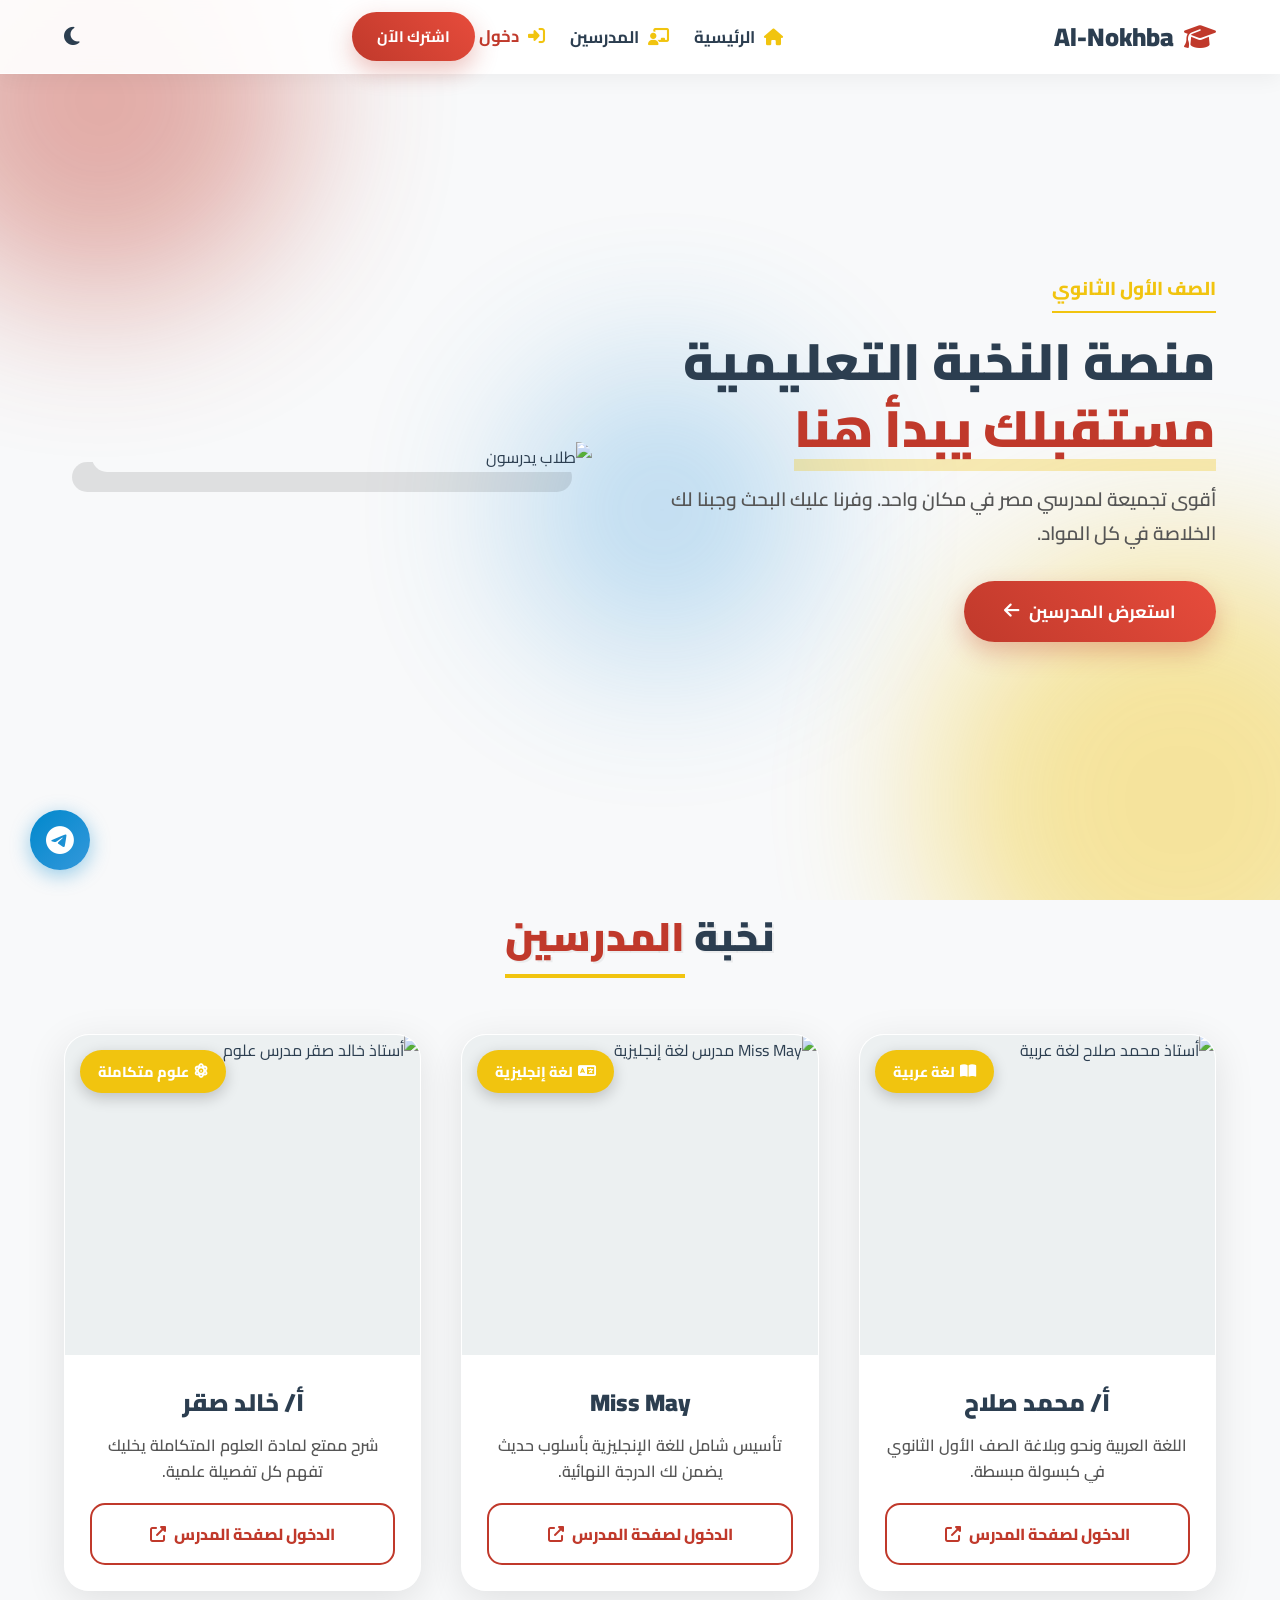
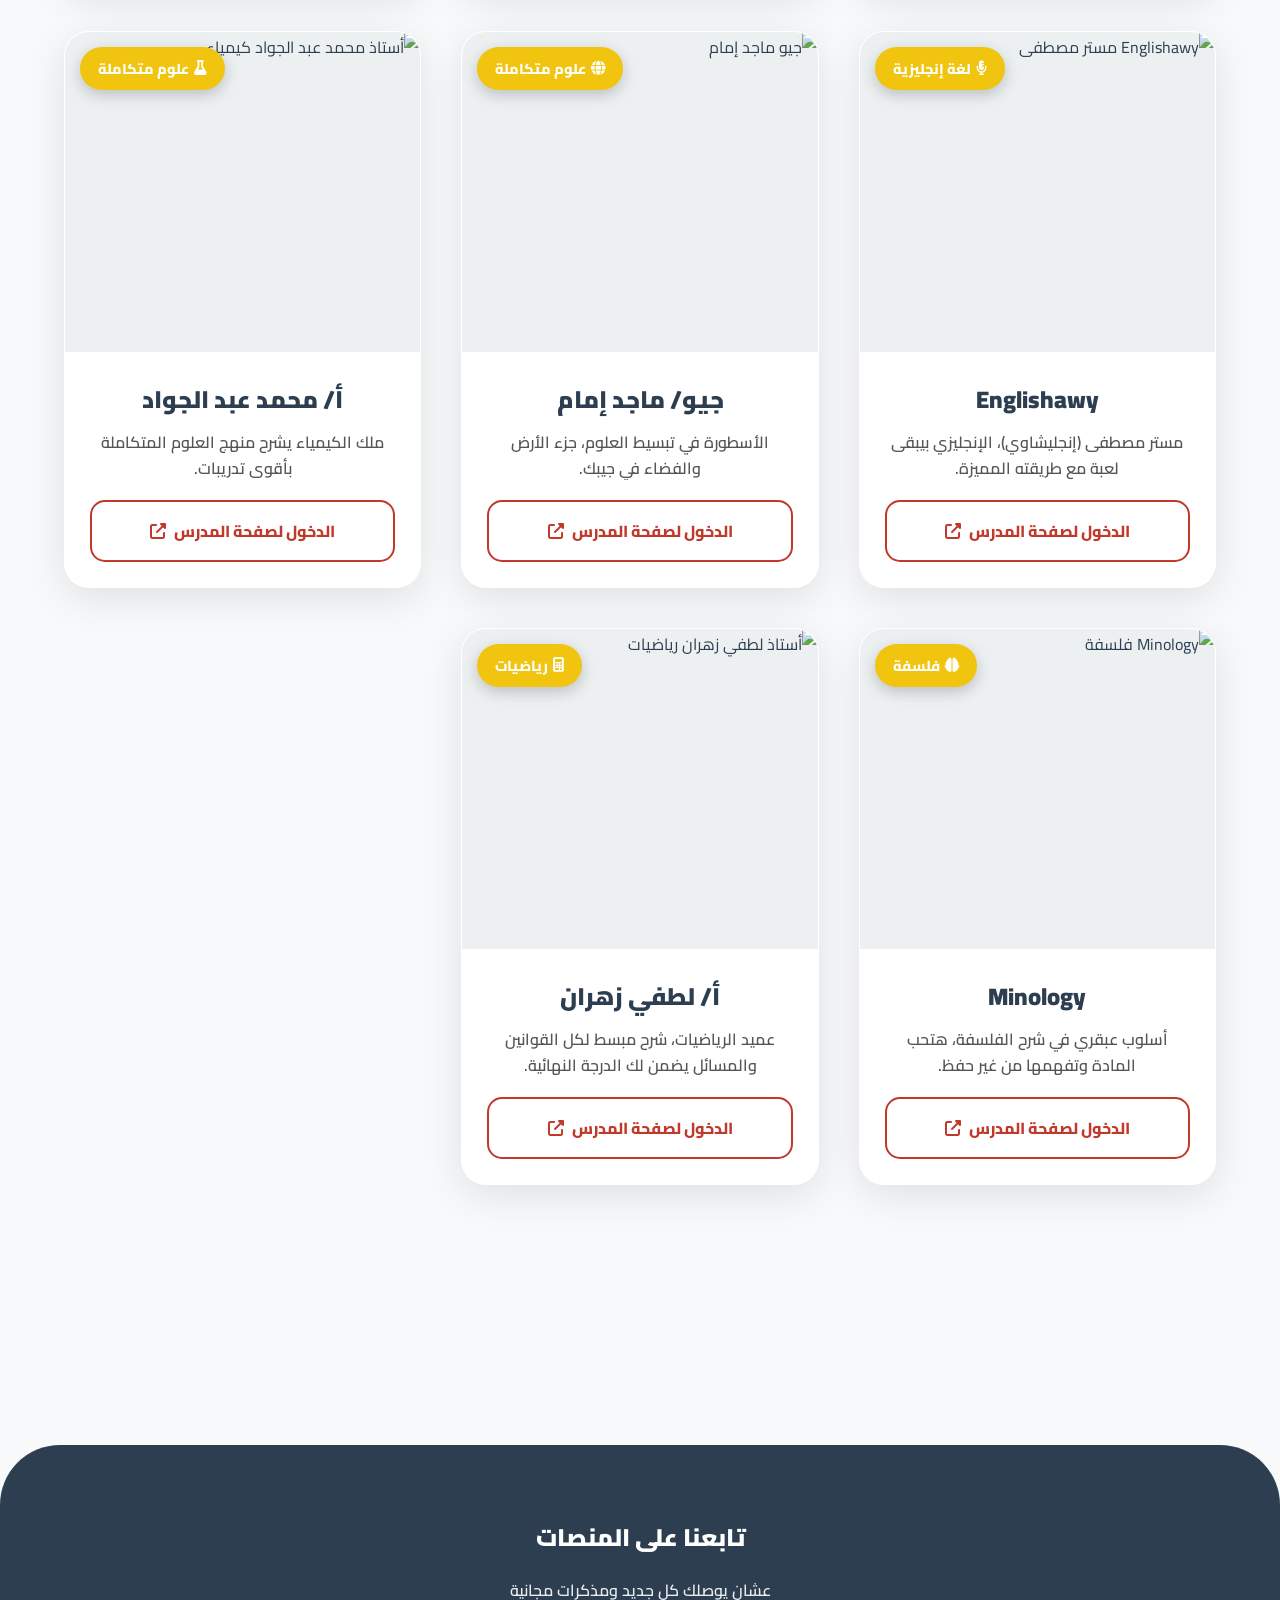
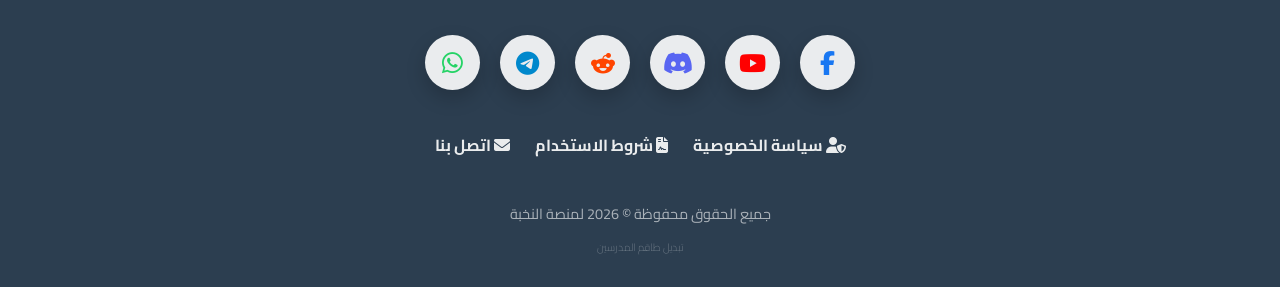
==== commit 7b62805d: "Update index.html" ====
--- a/index.html
+++ b/index.html
@@ -3,45 +3,10 @@
 <head>
     <meta charset="UTF-8">
     <meta name="viewport" content="width=device-width, initial-scale=1.0">
-    <meta name="robots" content="index, follow, max-image-preview:large">
-    <meta name="googlebot" content="index, follow">
     <title>منصة النخبة التعليمية | أقوى مدرسي الثانوية العامة في مصر 2026</title>
-    <meta name="description" content="منصة النخبة التعليمية هي الأقوى لطلاب الثانوية العامة والصف الأول الثانوي. تجمع لك أفضل مدرسي مصر في اللغة الإنجليزية، العلوم المتكاملة، اللغة العربية، الرياضيات، والفلسفة في مكان واحد مع امتحانات إلكترونية ومتابعة دورية.">
-    <meta name="keywords" content="منصة النخبة التعليمية, ثانوية عامة 2026, الصف الأول الثانوي, منصة تعليمية مصرية, مراجعات نهائية, دروس اونلاين, امتحانات الكترونية, وزارة التربية والتعليم, تابلت الثانوية, خالد صقر, محمد عبد الجواد, جيو ماجد امام, مستر انجليشاوي, محمد صلاح عربي, لطفي زهران رياضة, تعليم عن بعد">
-    <link rel="canonical" href="https://alnokhba-edu.com">
-    <meta property="og:locale" content="ar_EG">
-    <meta property="og:type" content="website">
-    <meta property="og:title" content="منصة النخبة التعليمية | طريقك للتفوق في الثانوية العامة">
-    <meta property="og:description" content="سجل الآن في منصة النخبة واحصل على شرح مبسط ومراجعات نهائية من عمالقة التدريس في مصر.">
-    <meta property="og:url" content="https://alnokhba-edu.com">
-    <meta property="og:site_name" content="منصة النخبة">
-    <meta property="og:image" content="https://i.postimg.cc/wvL7Rgyx/Screenshot-2026-01-01-201916.png">
-    <meta name="twitter:card" content="summary_large_image">
-    <meta name="twitter:title" content="منصة النخبة التعليمية | أقوى مدرسي مصر">
-    <meta name="twitter:description" content="شرح ومراجعات لجميع مواد الثانوية العامة مع أقوى المدرسين.">
-    <meta name="twitter:image" content="https://i.postimg.cc/wvL7Rgyx/Screenshot-2026-01-01-201916.png">
-    <script type="application/ld+json">
-    {
-      "@context": "https://schema.org",
-      "@type": "EducationalOrganization",
-      "name": "منصة النخبة التعليمية",
-      "url": "https://alnokhba-edu.com",
-      "logo": "https://cdn-icons-png.flaticon.com/512/2997/2997495.png",
-      "description": "منصة تعليمية رائدة لطلاب المرحلة الثانوية في مصر توفر شروحات وامتحانات إلكترونية.",
-      "sameAs": [
-        "https://www.facebook.com/alnokhba",
-        "https://www.youtube.com/alnokhba"
-      ],
-      "address": {
-        "@type": "PostalAddress",
-        "addressCountry": "EG",
-        "addressRegion": "Cairo"
-      }
-    }
-    </script>
-    <link rel="icon" type="image/png" href="https://cdn-icons-png.flaticon.com/512/2997/2997495.png">
+    <meta name="description" content="منصة النخبة التعليمية - طريقك للتفوق">
+    <link rel="stylesheet" href="https://cdnjs.cloudflare.com/ajax/libs/font-awesome/6.4.0/css/all.min.css">
     <link href="https://fonts.googleapis.com/css2?family=Cairo:wght@300;400;600;700;900&display=swap" rel="stylesheet">
-    <link rel="stylesheet" href="https://cdnjs.cloudflare.com/ajax/libs/font-awesome/6.4.0/css/all.min.css">
     <link rel="stylesheet" href="style.css">
 </head>
 <body>
@@ -53,6 +18,10 @@
     </div>
 
     <div id="toast"><i class="fas fa-check-circle" style="color:#2ecc71;"></i> <span id="toast-msg"></span></div>
+
+    <a href="https://t.me/al_nokhbaX" target="_blank" class="telegram-btn" aria-label="Telegram">
+        <i class="fab fa-telegram-plane"></i>
+    </a>
 
     <nav>
         <div class="logo"><i class="fas fa-graduation-cap"></i> Al-Nokhba</div>
@@ -85,13 +54,29 @@
                 <button class="btn-main" onclick="document.getElementById('teachers').scrollIntoView()">استعرض المدرسين <i class="fas fa-arrow-left"></i></button>
             </div>
             <div class="hero-img">
-                <img src="https://images.unsplash.com/photo-1523240795612-9a054b0db644?ixlib=rb-4.0.3&auto=format&fit=crop&w=1470&q=80" alt="طلاب يدرسون في منصة النخبة">
+                <img src="https://images.unsplash.com/photo-1523240795612-9a054b0db644?ixlib=rb-4.0.3&auto=format&fit=crop&w=1470&q=80" alt="طلاب يدرسون">
             </div>
         </section>
 
         <section id="teachers">
             <h2 class="section-title">نخبة <span>المدرسين</span></h2>
             <div class="teachers-grid">
+                
+                <div class="teacher-card">
+                    <div class="subject-badge"><i class="fas fa-book-open"></i> لغة عربية</div>
+                    <div class="card-img-wrapper">
+                        <img src="https://i.postimg.cc/ydSb5dt6/image_(5).png" alt="أستاذ محمد صلاح لغة عربية">
+                    </div>
+                    <div class="card-content">
+                        <h3 class="teacher-name">أ/ محمد صلاح</h3>
+                        <p class="teacher-bio">اللغة العربية ونحو وبلاغة الصف الأول الثانوي في كبسولة مبسطة.</p>
+                        <button class="btn-card" 
+                            onclick="openTeacherPage('t4', 'أ/ محمد صلاح', 'https://i.postimg.cc/ydSb5dt6/image_(5).png', 'اللغة العربية ونحو وبلاغة الصف الأول الثانوي في كبسولة مبسطة.', 'لغة عربية')">
+                            الدخول لصفحة المدرس <i class="fas fa-external-link-alt"></i>
+                        </button>
+                    </div>
+                </div>
+
                 <div class="teacher-card">
                     <div class="subject-badge"><i class="fas fa-language"></i> لغة إنجليزية</div>
                     <div class="card-img-wrapper">
@@ -138,21 +123,6 @@
                 </div>
 
                 <div class="teacher-card">
-                    <div class="subject-badge"><i class="fas fa-book-open"></i> لغة عربية</div>
-                    <div class="card-img-wrapper">
-                        <img src="https://i.postimg.cc/ydSb5dt6/image_(5).png" alt="أستاذ محمد صلاح لغة عربية">
-                    </div>
-                    <div class="card-content">
-                        <h3 class="teacher-name">أ/ محمد صلاح</h3>
-                        <p class="teacher-bio">اللغة العربية ونحو وبلاغة الصف الأول الثانوي في كبسولة مبسطة.</p>
-                        <button class="btn-card" 
-                            onclick="openTeacherPage('t4', 'أ/ محمد صلاح', 'https://i.postimg.cc/ydSb5dt6/image_(5).png', 'اللغة العربية ونحو وبلاغة الصف الأول الثانوي في كبسولة مبسطة.', 'لغة عربية')">
-                            الدخول لصفحة المدرس <i class="fas fa-external-link-alt"></i>
-                        </button>
-                    </div>
-                </div>
-
-                <div class="teacher-card">
                     <div class="subject-badge"><i class="fas fa-globe"></i> علوم متكاملة</div>
                     <div class="card-img-wrapper">
                         <img src="https://i.postimg.cc/76TWc6df/image_(6).png" alt="جيو ماجد إمام">
@@ -183,7 +153,7 @@
                 </div>
 
                 <div class="teacher-card">
-                    <div class="subject-badge" style="right: auto; left: 15px;"><i class="fas fa-brain"></i> فلسفة</div>
+                    <div class="subject-badge"><i class="fas fa-brain"></i> فلسفة</div>
                     <div class="card-img-wrapper">
                         <img src="https://i.postimg.cc/K4Sq9sKj/Gemini-Generated-Image-3j04bf3j04bf3j04.png" alt="Minology فلسفة">
                     </div>
@@ -226,6 +196,52 @@
             <p id="tp-bio" class="tp-bio"></p>
         </div>
         <div class="packages-grid" id="packages-list"></div>
+    </div>
+
+    <div id="payment-view" class="view">
+        <div class="clean-back-container">
+            <button class="clean-back-btn" onclick="switchView('teacher-view')" aria-label="Back"><i class="fas fa-arrow-right"></i></button>
+        </div>
+
+        <div class="payment-container-page">
+            <h2 class="section-title" style="margin-bottom: 30px; padding-top: 0;">تأكيد <span>الاشتراك</span></h2>
+            
+            <div class="payment-info-card">
+                <p style="opacity:0.8; font-size:1rem; margin-bottom:5px;">يرجى تحويل مبلغ الاشتراك عبر فودافون كاش على:</p>
+                <h1 style="font-size:2.5rem; margin:10px 0; color:var(--accent); letter-spacing: 2px;">01061767493</h1>
+                <div class="amount-badge" id="payment-amount-display"></div>
+            </div>
+
+            <form onsubmit="handlePaymentSubmit(event)" class="payment-form">
+                <div class="form-group">
+                    <label style="display:block; margin-bottom:10px; font-weight:700; color:var(--secondary);">1. رقم المحفظة التي تم التحويل منها:</label>
+                    <div class="inp-wrapper">
+                        <i class="fas fa-phone inp-icon"></i>
+                        <input type="tel" id="pay-sender-phone" class="inp-field" placeholder="010xxxxxxxx" required>
+                    </div>
+                </div>
+                
+                <div class="form-group">
+                    <label style="display:block; margin-bottom:15px; font-weight:700; color:var(--secondary);">2. صورة إيصال التحويل (Screenshot):</label>
+                    
+                    <label for="pay-receipt" class="upload-area">
+                        <div class="upload-content">
+                            <i class="fas fa-cloud-upload-alt upload-icon"></i>
+                            <h3 style="margin:10px 0;">اضغط هنا لرفع الصورة</h3>
+                            <p id="file-name-display" style="color:var(--text-light); font-size:0.9rem;">يفضل أن تكون الصورة واضحة</p>
+                        </div>
+                        <input type="file" id="pay-receipt" accept="image/*" style="display:none;" required onchange="updateFileName(this)">
+                    </label>
+                </div>
+
+                <input type="hidden" id="pay-pkg-id">
+                <input type="hidden" id="pay-pkg-price">
+
+                <button class="btn-main" style="width:100%; justify-content:center; padding: 18px; font-size: 1.2rem;">
+                    تأكيد وإتمام الاشتراك <i class="fas fa-check-circle"></i>
+                </button>
+            </form>
+        </div>
     </div>
 
     <div id="course-details-view" class="view">
@@ -293,36 +309,6 @@
         </div>
     </div>
 
-    <div id="payment-modal" class="modal-overlay">
-        <div class="auth-box">
-            <button class="close-modal" onclick="document.getElementById('payment-modal').classList.remove('active')" aria-label="Close"><i class="fas fa-times"></i></button>
-            <h2 style="text-align:center; color:var(--secondary); margin-bottom:20px;">تأكيد الاشتراك</h2>
-            
-            <div style="background:var(--secondary); color:#fff; padding:20px; border-radius:15px; text-align:center; margin-bottom:25px;">
-                <p style="opacity:0.8; font-size:0.9rem;">حول مبلغ الاشتراك عبر فودافون كاش على:</p>
-                <h1 style="font-size:2rem; margin:10px 0; color:var(--accent);">01061767493</h1>
-                <p id="payment-amount-display" style="font-weight:bold;"></p>
-            </div>
-
-            <form onsubmit="handlePaymentSubmit(event)">
-                <label style="display:block; margin-bottom:10px; font-weight:700;">1. رقم محفظة التحويل:</label>
-                <div class="inp-wrapper"><i class="fas fa-phone inp-icon"></i><input type="tel" id="pay-sender-phone" class="inp-field" placeholder="رقم المحفظة اللي حولت منه" required></div>
-                
-                <label style="display:block; margin-bottom:10px; font-weight:700;">2. سكرين شوت التحويل:</label>
-                <label for="pay-receipt" class="file-upload-wrapper">
-                    <i class="fas fa-cloud-upload-alt" style="font-size:2rem; color:var(--primary); margin-bottom:10px;"></i>
-                    <div id="file-name-display" style="color:var(--text-light);">اضغط لرفع صورة التحويل</div>
-                    <input type="file" id="pay-receipt" accept="image/*" style="display:none;" required onchange="document.getElementById('file-name-display').innerText = this.files[0].name">
-                </label>
-
-                <input type="hidden" id="pay-pkg-id">
-                <input type="hidden" id="pay-pkg-price">
-
-                <button class="btn-main" style="width:100%; justify-content:center;">تأكيد الدفع <i class="fas fa-check"></i></button>
-            </form>
-        </div>
-    </div>
-
     <div id="auth-modal" class="modal-overlay">
         <div class="auth-box">
             <img src="https://cdn-icons-png.flaticon.com/512/9374/9374921.png" class="auth-avatar-header" alt="Login Avatar">
@@ -365,10 +351,6 @@
             </form>
         </div>
     </div>
-
-    <button id="share-btn" class="share-float-btn" onclick="shareSite()" aria-label="Share">
-        <i class="fas fa-share-alt"></i>
-    </button>
 
     <footer>
         <h2 style="margin-bottom:15px; font-weight:900;">تابعنا على المنصات</h2>
@@ -389,6 +371,7 @@
             <a href="#"><i class="fas fa-envelope"></i> اتصل بنا</a>
         </div>
         <p style="margin-top:40px; font-size:0.9rem; color:#fff; opacity:0.6;">جميع الحقوق محفوظة &copy; 2026 لمنصة النخبة</p>
+        <p class="tiny-footer-text">تبديل طاقم المدرسين</p>
     </footer>
 
     <script type="module" src="script.js"></script>
--- a/style.css
+++ b/style.css
@@ -0,0 +1,478 @@
+:root {
+    --primary: #c0392b;
+    --primary-light: #e74c3c;
+    --secondary: #2c3e50;
+    --accent: #f1c40f;
+    --bg-body: #f8f9fa;
+    --glass-bg: rgba(255, 255, 255, 0.92);
+    --glass-border: rgba(255, 255, 255, 0.6);
+    --text-main: #2c3e50;
+    --text-light: #555; 
+    --shadow: 0 10px 40px rgba(0, 0, 0, 0.1);
+    --radius: 20px;
+    --transition: all 0.3s cubic-bezier(0.25, 0.8, 0.25, 1);
+    --correct: #27ae60;
+    --wrong: #c0392b;
+    --pending: #f39c12;
+}
+
+[data-theme="dark"] {
+    --primary: #e74c3c;
+    --primary-light: #ff6b6b;
+    --secondary: #ecf0f1;
+    --accent: #f1c40f;
+    --bg-body: #1a1a1a;
+    --glass-bg: rgba(30, 30, 30, 0.95);
+    --glass-border: rgba(255, 255, 255, 0.1);
+    --text-main: #ffffff; 
+    --text-light: #e0e0e0; 
+    --shadow: 0 10px 40px rgba(0, 0, 0, 0.5);
+}
+
+* {
+    margin: 0; padding: 0; box-sizing: border-box;
+    font-family: 'Cairo', sans-serif;
+    scroll-behavior: smooth;
+}
+
+body {
+    background-color: var(--bg-body);
+    color: var(--text-main);
+    overflow-x: hidden;
+    transition: var(--transition);
+}
+
+.background-shapes {
+    position: fixed; top: 0; left: 0; width: 100%; height: 100%; z-index: -1;
+    overflow: hidden; pointer-events: none;
+}
+.shape {
+    position: absolute; border-radius: 50%;
+    filter: blur(80px); opacity: 0.4;
+    animation: floatShape 10s infinite alternate;
+}
+.shape-1 { width: 400px; height: 400px; background: var(--primary); top: -100px; left: -100px; }
+.shape-2 { width: 500px; height: 500px; background: var(--accent); bottom: -150px; right: -150px; animation-delay: 2s; }
+.shape-3 { width: 300px; height: 300px; background: #3498db; top: 40%; left: 40%; animation-delay: 4s; opacity: 0.3; }
+
+@keyframes floatShape {
+    0% { transform: translate(0, 0); }
+    100% { transform: translate(30px, 50px); }
+}
+
+nav {
+    position: sticky; top: 0; z-index: 100;
+    background: var(--glass-bg);
+    backdrop-filter: blur(15px);
+    border-bottom: 1px solid var(--glass-border);
+    padding: 12px 5%;
+    display: flex; justify-content: space-between; align-items: center;
+    box-shadow: 0 5px 20px rgba(0,0,0,0.05);
+}
+.logo { font-size: 1.6rem; font-weight: 900; color: var(--secondary); display: flex; align-items: center; gap: 10px; }
+.logo i { color: var(--primary); }
+
+.nav-links { display: flex; gap: 25px; align-items: center; }
+.nav-links a { text-decoration: none; color: var(--text-main); font-weight: 700; transition: 0.3s; position: relative; font-size: 1.05rem; }
+.nav-links a:hover { color: var(--primary); }
+.nav-links a i { margin-left: 5px; color: var(--accent); }
+
+.nav-profile-wrapper {
+    display: flex; align-items: center; gap: 10px; cursor: pointer;
+    padding: 5px 15px; border-radius: 50px; transition: 0.3s;
+    border: 2px solid transparent; background: rgba(0,0,0,0.03);
+}
+.nav-profile-wrapper:hover { border-color: var(--primary); background: rgba(0,0,0,0.08); }
+.nav-avatar {
+    width: 42px; height: 42px; border-radius: 50%; object-fit: cover;
+    border: 2px solid var(--primary);
+}
+.nav-username { font-weight: 800; font-size: 0.95rem; color: var(--text-main); }
+
+.nav-actions { display: flex; gap: 15px; align-items: center; }
+.theme-btn, .menu-btn { background: none; border: none; font-size: 1.3rem; color: var(--text-main); cursor: pointer; transition: 0.3s; }
+.theme-btn:hover { transform: rotate(15deg); color: var(--accent); }
+.menu-btn { display: none; }
+
+.view { display: none; opacity: 0; transition: opacity 0.5s; padding-bottom: 80px; }
+.view.active-view { display: block; opacity: 1; animation: fadeIn 0.5s forwards; }
+
+.clean-back-container {
+    padding: 30px 5% 10px;
+    display: flex;
+    align-items: center;
+}
+
+.clean-back-btn {
+    display: flex;
+    align-items: center;
+    justify-content: center;
+    width: 55px;
+    height: 55px;
+    border-radius: 50%;
+    background: var(--glass-bg);
+    border: 1px solid var(--glass-border);
+    color: var(--secondary);
+    font-size: 1.4rem;
+    cursor: pointer;
+    transition: all 0.3s ease;
+    box-shadow: 0 5px 15px rgba(0,0,0,0.1);
+    margin-bottom: 20px; 
+}
+
+.clean-back-btn:hover {
+    background: var(--primary);
+    color: #fff;
+    transform: translateX(5px) scale(1.1);
+    box-shadow: 0 10px 20px rgba(192, 57, 43, 0.3);
+}
+
+.hero { min-height: 85vh; display: flex; align-items: center; justify-content: space-between; padding: 0 5%; gap: 40px; }
+.hero-text { flex: 1; z-index: 2; }
+.hero h1 { font-size: 3.2rem; margin-bottom: 20px; line-height: 1.3; font-weight: 900; }
+.hero span { color: var(--primary); position: relative; }
+.hero span::after { content: ''; position: absolute; bottom: 5px; left: 0; width: 100%; height: 12px; background: var(--accent); opacity: 0.3; z-index: -1; }
+
+.hero p { font-size: 1.2rem; color: var(--text-light); margin-bottom: 30px; line-height: 1.8; font-weight: 600; }
+
+.btn-main {
+    padding: 14px 40px; background: linear-gradient(45deg, var(--primary), var(--primary-light)); 
+    color: #fff; border: none; border-radius: 50px;
+    font-size: 1.1rem; font-weight: 700; cursor: pointer; 
+    box-shadow: 0 10px 25px rgba(192, 57, 43, 0.3);
+    transition: var(--transition); display: inline-flex; align-items: center; gap: 10px;
+}
+.btn-main:hover { transform: translateY(-3px) scale(1.02); box-shadow: 0 15px 35px rgba(192, 57, 43, 0.5); }
+
+.btn-disabled { background: #95a5a6; cursor: not-allowed; box-shadow: none; pointer-events: none; }
+.btn-success { background: linear-gradient(45deg, #27ae60, #2ecc71); box-shadow: 0 10px 25px rgba(39, 174, 96, 0.3); }
+.btn-pending { background: linear-gradient(45deg, #f39c12, #f1c40f); box-shadow: 0 10px 25px rgba(243, 156, 18, 0.3); color: #fff; }
+.btn-wrong { background: linear-gradient(45deg, #c0392b, #e74c3c); }
+
+.hero-img { flex: 1; z-index: 2; display: flex; justify-content: center; }
+.hero-img img { 
+    width: 100%; max-width: 500px; border-radius: 40px; 
+    box-shadow: -20px 20px 0 rgba(0,0,0,0.1);
+    animation: floatImg 6s ease-in-out infinite;
+}
+@keyframes floatImg { 0%, 100% { transform: translateY(0); } 50% { transform: translateY(-20px); } }
+
+.section-title { text-align: center; margin-bottom: 60px; font-size: 2.5rem; color: var(--secondary); font-weight: 900; padding-top: 60px; text-shadow: 2px 2px 0 rgba(0,0,0,0.05); }
+.section-title span { color: var(--primary); border-bottom: 4px solid var(--accent); }
+
+.teachers-grid {
+    display: grid; grid-template-columns: repeat(auto-fit, minmax(320px, 1fr));
+    gap: 40px; padding: 0 5% 80px;
+}
+
+.teacher-card {
+    background: var(--glass-bg); border-radius: 25px; overflow: hidden;
+    box-shadow: var(--shadow); transition: var(--transition);
+    border: 1px solid var(--glass-border); position: relative;
+}
+
+.teacher-card:hover { transform: translateY(-12px); border-color: var(--primary); box-shadow: 0 20px 50px rgba(0,0,0,0.15); }
+
+.card-img-wrapper { width: 100%; height: 320px; overflow: hidden; position: relative; background: #ecf0f1; }
+.card-img-wrapper img { width: 100%; height: 100%; object-fit: cover; object-position: top center; transition: 0.6s; }
+.teacher-card:hover .card-img-wrapper img { transform: scale(1.08); }
+
+.subject-badge {
+    position: absolute; top: 15px; left: 15px; 
+    background: var(--accent);
+    color: #fff; padding: 8px 18px; border-radius: 50px; font-weight: 800;
+    font-size: 0.9rem; box-shadow: 0 5px 15px rgba(0,0,0,0.2); z-index: 2;
+    display: flex; align-items: center; gap: 5px;
+}
+
+.card-content { padding: 25px; text-align: center; }
+.teacher-name { font-size: 1.5rem; color: var(--secondary); margin-bottom: 8px; font-weight: 900; }
+.teacher-bio { color: var(--text-light); font-size: 1rem; margin-bottom: 20px; line-height: 1.6; height: 50px; overflow: hidden; font-weight: 600; }
+
+.btn-card {
+    width: 100%; padding: 14px; background: transparent; color: var(--primary);
+    border: 2px solid var(--primary); border-radius: 15px; font-weight: 800;
+    cursor: pointer; transition: 0.3s; font-size: 1rem;
+    display: flex; align-items: center; justify-content: center; gap: 8px;
+}
+.btn-card:hover { background: var(--primary); color: #fff; transform: scale(1.02); }
+
+.teacher-profile-header {
+    padding: 50px 5%; text-align: center; background: var(--glass-bg);
+    margin: 20px 5%; border-radius: 40px; box-shadow: var(--shadow);
+    border: 1px solid var(--glass-border); position: relative;
+    animation: slideUp 0.5s ease;
+}
+
+.tp-img-container {
+    width: 150px; height: 150px; margin: 0 auto 20px;
+    border-radius: 50%; border: 4px solid var(--accent);
+    overflow: hidden; box-shadow: 0 10px 20px rgba(0,0,0,0.15);
+    padding: 3px; background: #fff;
+}
+.tp-img { width: 100%; height: 100%; object-fit: cover; border-radius: 50%; }
+.tp-name { font-size: 1.8rem; color: var(--secondary); margin-bottom: 10px; font-weight: 900; }
+.tp-bio { color: var(--text-light); max-width: 700px; margin: 0 auto; line-height: 1.6; font-size: 1rem; }
+
+.packages-grid {
+    display: flex;
+    flex-wrap: wrap;
+    justify-content: center;
+    gap: 30px;
+    padding: 20px 5%;
+}
+
+.pkg-card {
+    background: var(--glass-bg); 
+    border-radius: 20px; 
+    overflow: hidden;
+    box-shadow: var(--shadow); 
+    border: 1px solid var(--glass-border);
+    transition: 0.3s; 
+    display: flex; 
+    flex-direction: column;
+    width: 100%;
+    max-width: 320px; 
+}
+.pkg-card:hover { transform: translateY(-8px); border-color: var(--primary); }
+
+.pkg-img-box {
+    position: relative; height: 180px; width: 100%;
+}
+.pkg-img-box img { width: 100%; height: 100%; object-fit: cover; }
+
+.pkg-type-badge {
+    position: absolute; top: 15px; left: 15px;
+    background: rgba(0,0,0,0.7); color: #fff; backdrop-filter: blur(5px);
+    padding: 6px 15px; border-radius: 50px; font-weight: 700; font-size: 0.85rem;
+    display: flex; align-items: center; gap: 5px;
+}
+
+.pkg-body { padding: 20px; flex: 1; display: flex; flex-direction: column; }
+.pkg-title { font-size: 1.2rem; font-weight: 900; color: var(--secondary); margin-bottom: 10px; }
+.pkg-price { font-size: 1.3rem; font-weight: 900; color: var(--primary); margin-bottom: 15px; }
+.pkg-desc { color: var(--text-light); font-size: 0.9rem; line-height: 1.6; margin-bottom: 20px; flex: 1; }
+.pkg-btn {
+    width: 100%; padding: 12px; background: linear-gradient(45deg, var(--secondary), #34495e);
+    color: #fff; border: none; border-radius: 12px; font-weight: 800;
+    cursor: pointer; transition: 0.3s;
+}
+.pkg-btn:hover { background: var(--primary); }
+
+.payment-container-page {
+    max-width: 800px;
+    margin: 0 auto;
+    padding: 0 5%;
+}
+
+.payment-info-card {
+    background: var(--secondary);
+    color: #fff;
+    padding: 30px;
+    border-radius: 25px;
+    text-align: center;
+    margin-bottom: 30px;
+    box-shadow: 0 10px 30px rgba(44, 62, 80, 0.3);
+}
+
+.amount-badge {
+    background: rgba(255,255,255,0.15);
+    padding: 5px 15px;
+    border-radius: 50px;
+    display: inline-block;
+    font-weight: bold;
+    margin-top: 10px;
+}
+
+.payment-form {
+    background: var(--glass-bg);
+    padding: 30px;
+    border-radius: 25px;
+    border: 1px solid var(--glass-border);
+    box-shadow: var(--shadow);
+}
+
+.upload-area {
+    border: 3px dashed #cbd5e0;
+    border-radius: 20px;
+    padding: 40px;
+    text-align: center;
+    cursor: pointer;
+    transition: all 0.3s ease;
+    display: block;
+    background: rgba(255,255,255,0.5);
+}
+
+.upload-area:hover {
+    border-color: var(--primary);
+    background: rgba(192, 57, 43, 0.05);
+    transform: translateY(-2px);
+}
+
+.upload-icon {
+    font-size: 3rem;
+    color: var(--secondary);
+    margin-bottom: 15px;
+    transition: 0.3s;
+}
+
+.upload-area:hover .upload-icon {
+    color: var(--primary);
+    transform: scale(1.1);
+}
+
+.course-header {
+    background: linear-gradient(rgba(44, 62, 80, 0.9), rgba(44, 62, 80, 0.9)), url('https://images.unsplash.com/photo-1513258496098-b05360f979aa?auto=format&fit=crop&q=80');
+    background-size: cover; background-position: center;
+    color: #fff; padding: 60px 5%; border-radius: 0 0 40px 40px;
+    margin-bottom: 40px;
+}
+.course-content-container { max-width: 900px; margin: 0 auto; padding: 0 5% 60px; }
+.week-box { background: #fff; border: 1px solid #eee; border-radius: 15px; margin-bottom: 15px; overflow: hidden; }
+.week-head { padding: 20px; background: #fff; cursor: pointer; font-weight: 800; display: flex; justify-content: space-between; align-items: center; border-bottom: 1px solid transparent; transition: 0.3s; }
+.week-head:hover { background: #f9f9f9; }
+.week-body { display: none; background: #f8f9fa; border-top: 1px solid #eee; }
+.week-body.open { display: block; }
+.content-link { display: flex; align-items: center; gap: 15px; padding: 15px 20px; border-bottom: 1px solid #eee; text-decoration: none; color: var(--text-main); font-weight: 600; }
+.content-link:hover { background: #fff; padding-right: 25px; color: var(--primary); }
+
+.video-container-page {
+    max-width: 1000px; margin: 0 auto; padding: 0 5%;
+}
+.video-frame-wrapper {
+    position: relative; padding-bottom: 56.25%; height: 0; overflow: hidden;
+    border-radius: 20px; box-shadow: var(--shadow); background: #000;
+}
+.video-frame-wrapper iframe { position: absolute; top: 0; left: 0; width: 100%; height: 100%; }
+.video-title-page { font-size: 1.8rem; font-weight: 900; margin-top: 25px; color: var(--secondary); }
+
+.exam-container { max-width: 800px; margin: 0 auto; padding: 0 5%; }
+.exam-header { text-align: center; margin-bottom: 40px; }
+.question-box {
+    background: var(--glass-bg); padding: 25px; border-radius: 20px;
+    margin-bottom: 25px; border: 1px solid var(--glass-border);
+    box-shadow: 0 5px 15px rgba(0,0,0,0.05);
+}
+.q-text { font-size: 1.2rem; font-weight: 800; margin-bottom: 20px; color: var(--secondary); }
+.q-option {
+    display: block; padding: 15px; background: rgba(255,255,255,0.7);
+    border: 2px solid transparent; border-radius: 12px; margin-bottom: 10px;
+    cursor: pointer; transition: 0.2s; font-weight: 600;
+}
+.q-option:hover { background: #fff; border-color: #ddd; }
+input[type="radio"] { display: none; }
+input[type="radio"]:checked + .q-option {
+    border-color: var(--primary); background: rgba(192, 57, 43, 0.05); color: var(--primary);
+}
+
+.result-header { text-align: center; padding: 40px 0; }
+
+.trophy-avatar {
+    width: 180px; height: 180px; margin: 0 auto 20px;
+    display: block; filter: drop-shadow(0 10px 15px rgba(0,0,0,0.2));
+    animation: bounceIn 1s ease;
+}
+@keyframes bounceIn {
+    0% { transform: scale(0); opacity: 0; }
+    60% { transform: scale(1.1); opacity: 1; }
+    100% { transform: scale(1); }
+}
+
+.score-display {
+    font-size: 3.5rem; color: var(--secondary); font-weight: 900;
+    text-shadow: 2px 2px 0 rgba(0,0,0,0.05);
+}
+
+.answer-review { margin-top: 10px; font-size: 0.95rem; padding: 10px; border-radius: 8px; }
+.ans-correct { background: rgba(39, 174, 96, 0.1); color: #27ae60; border: 1px solid #27ae60; }
+.ans-wrong { background: rgba(192, 57, 43, 0.1); color: #c0392b; border: 1px solid #c0392b; }
+
+.modal-overlay {
+    position: fixed; inset: 0; background: rgba(0,0,0,0.6); backdrop-filter: blur(8px);
+    z-index: 1000; display: none; justify-content: center; align-items: center; padding: 20px;
+}
+.modal-overlay.active { display: flex; animation: fadeIn 0.3s ease; }
+.auth-box {
+    background: var(--glass-bg); width: 100%; max-width: 500px;
+    padding: 40px; border-radius: 30px; box-shadow: 0 25px 80px rgba(0,0,0,0.3);
+    position: relative; max-height: 90vh; overflow-y: auto;
+    border: 1px solid var(--glass-border);
+}
+.auth-avatar-header {
+    width: 120px; margin: -60px auto 10px; display: block;
+    filter: drop-shadow(0 5px 10px rgba(0,0,0,0.1));
+}
+
+.close-modal { position: absolute; top: 20px; left: 20px; background: none; border: none; font-size: 1.3rem; cursor: pointer; color: var(--text-light); }
+.inp-field { width: 100%; padding: 14px 20px 14px 50px; border-radius: 15px; background: rgba(255,255,255,0.8); margin-bottom: 18px; border: 2px solid transparent; }
+.inp-wrapper { position: relative; }
+.inp-icon { position: absolute; left: 18px; top: 18px; color: var(--primary); }
+.file-upload-wrapper { border: 2px dashed #ccc; padding: 20px; text-align: center; border-radius: 15px; margin-bottom: 20px; cursor: pointer; transition: 0.3s; background: rgba(255,255,255,0.5); }
+.file-upload-wrapper:hover { border-color: var(--primary); background: rgba(192, 57, 43, 0.05); }
+
+footer {
+    background: var(--secondary); color: #fff;
+    padding: 70px 5% 30px; margin-top: 100px; text-align: center;
+    border-top-left-radius: 60px; border-top-right-radius: 60px;
+    position: relative; overflow: hidden;
+}
+.footer-socials { display: flex; justify-content: center; gap: 20px; margin: 30px 0; flex-wrap: wrap; }
+.social-link {
+    width: 55px; height: 55px; background: rgba(255,255,255,0.9); border-radius: 50%;
+    display: flex; justify-content: center; align-items: center;
+    font-size: 1.5rem; transition: 0.4s; text-decoration: none;
+    box-shadow: 0 8px 20px rgba(0,0,0,0.2);
+}
+.social-link.fb { color: #1877F2; }
+.social-link.yt { color: #FF0000; }
+.social-link.dc { color: #5865F2; }
+.social-link.rd { color: #FF4500; }
+.social-link.tg { color: #0088cc; }
+.social-link.wa { color: #25D366; }
+.social-link:hover { transform: translateY(-8px) scale(1.1); box-shadow: 0 15px 30px rgba(0,0,0,0.4); }
+
+.footer-links { margin-top: 40px; display: flex; justify-content: center; gap: 25px; flex-wrap: wrap; font-size: 1rem; opacity: 0.9; }
+.footer-links a { color: #fff; text-decoration: none; transition: 0.3s; font-weight: bold; }
+.footer-links a:hover { color: var(--accent); }
+
+#toast { position: fixed; bottom: 30px; left: 50%; transform: translateX(-50%) translateY(100px); background: rgba(44, 62, 80, 0.95); color: #fff; padding: 15px 35px; border-radius: 50px; z-index: 9999; transition: 0.4s; opacity: 0; pointer-events: none; }
+#toast.show { transform: translateX(-50%) translateY(0); opacity: 1; }
+
+.telegram-btn {
+    position: fixed;
+    bottom: 30px;
+    left: 30px;
+    width: 60px;
+    height: 60px;
+    background: linear-gradient(135deg, #0088cc, #3498db);
+    color: white;
+    border-radius: 50%;
+    display: flex;
+    justify-content: center;
+    align-items: center;
+    font-size: 1.8rem;
+    box-shadow: 0 5px 20px rgba(0, 136, 204, 0.4);
+    z-index: 999;
+    transition: transform 0.3s cubic-bezier(0.175, 0.885, 0.32, 1.275);
+    text-decoration: none;
+}
+.telegram-btn:hover {
+    transform: scale(1.15) rotate(-10deg);
+}
+
+.tiny-footer-text {
+    font-size: 0.65rem;
+    color: rgba(255, 255, 255, 0.3);
+    margin-top: 10px;
+    font-weight: 300;
+}
+
+@media (max-width: 768px) {
+    .hero { flex-direction: column-reverse; text-align: center; padding-top: 40px; }
+    .hero h1 { font-size: 2.2rem; }
+    .nav-links { display: none; position: fixed; top: 75px; left: 0; width: 100%; background: var(--glass-bg); flex-direction: column; padding: 30px; }
+    .nav-links.active { display: flex; }
+    .menu-btn { display: block; }
+    .teachers-grid { grid-template-columns: 1fr; }
+    .telegram-btn { width: 50px; height: 50px; bottom: 20px; left: 20px; font-size: 1.5rem; }
+}
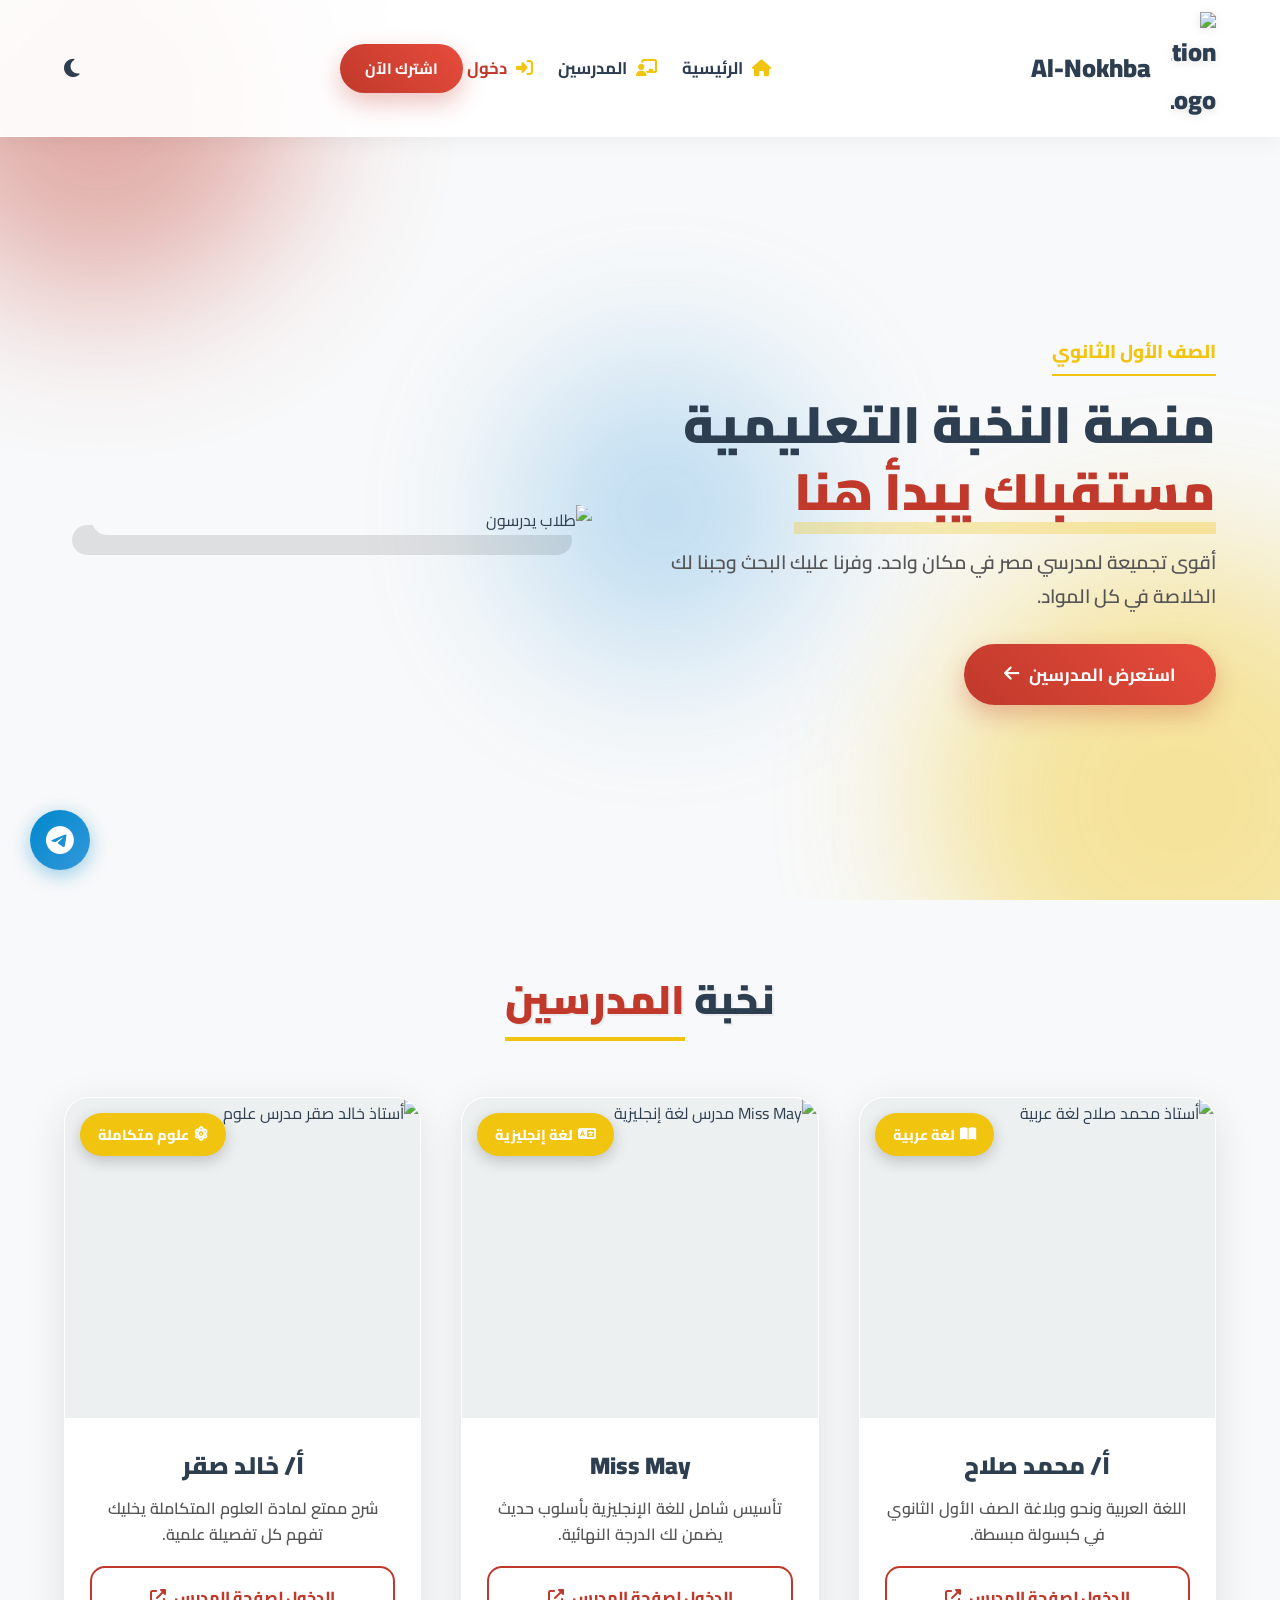
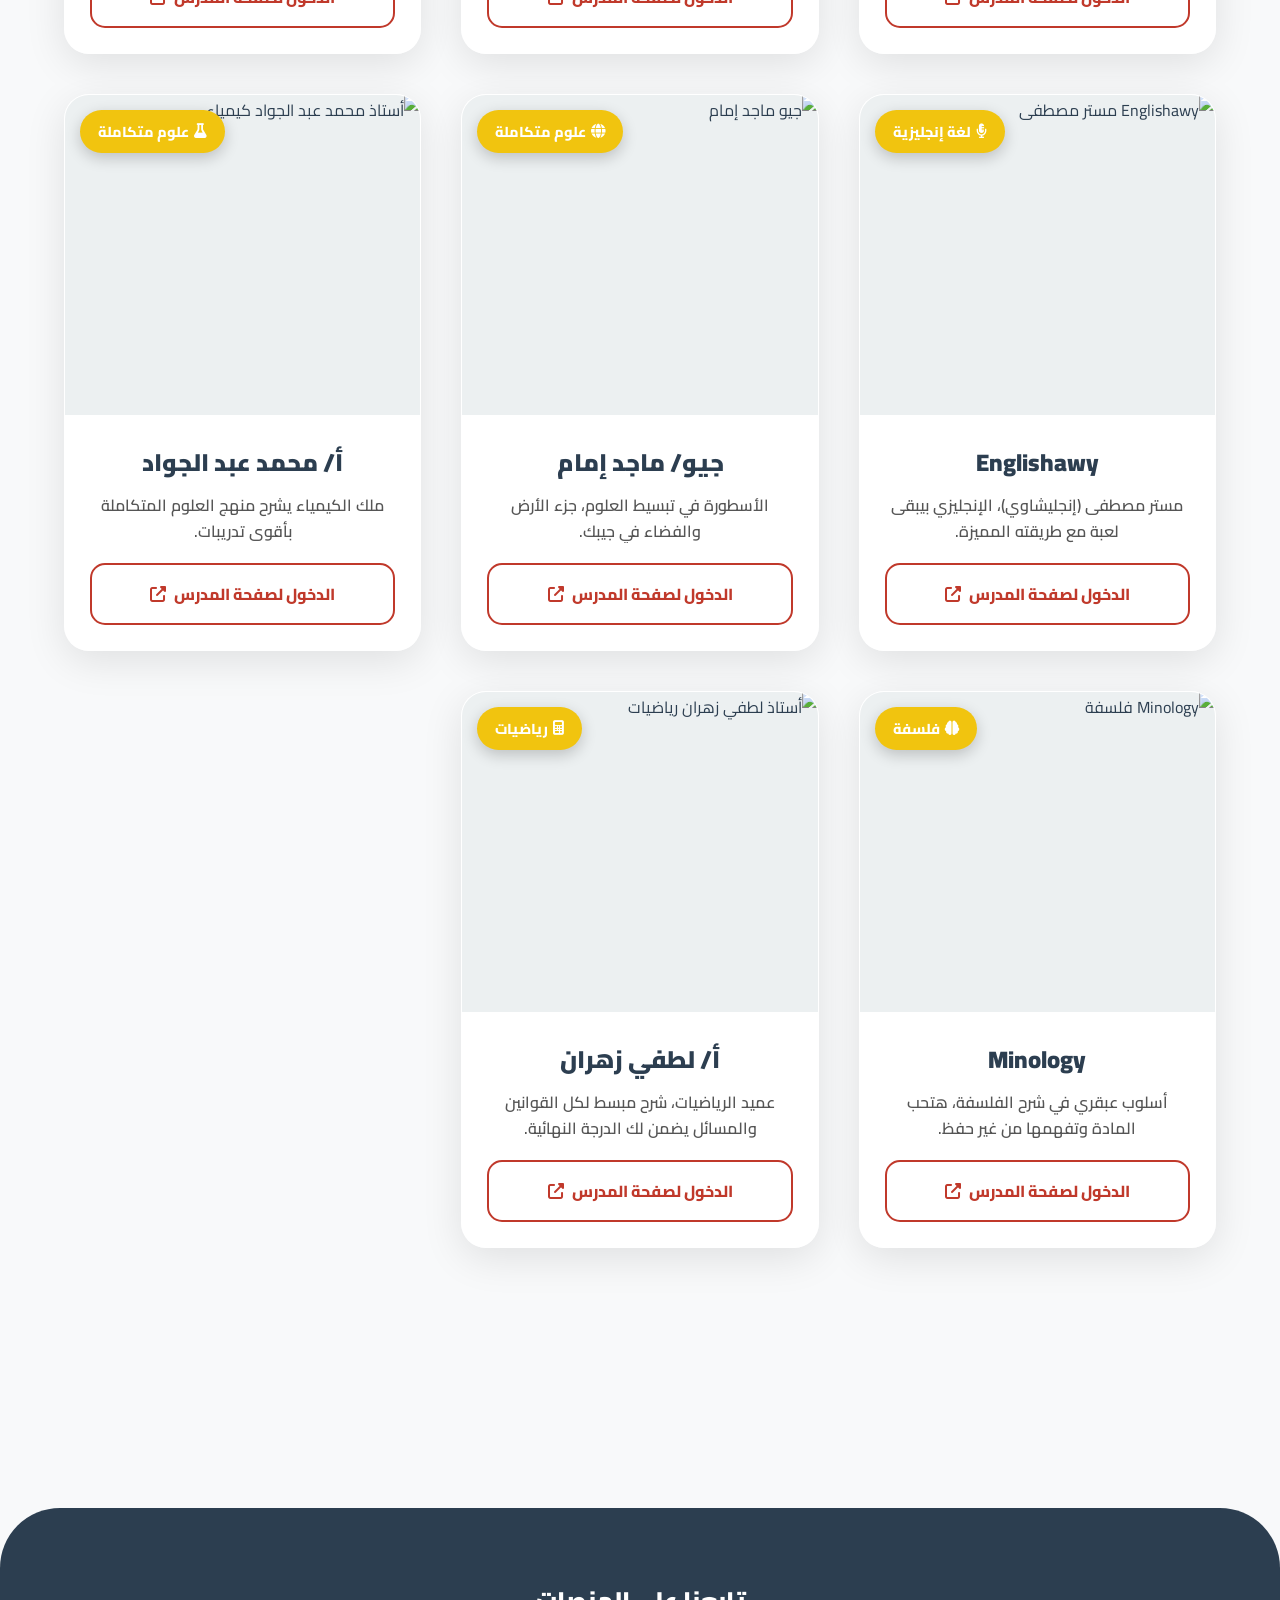
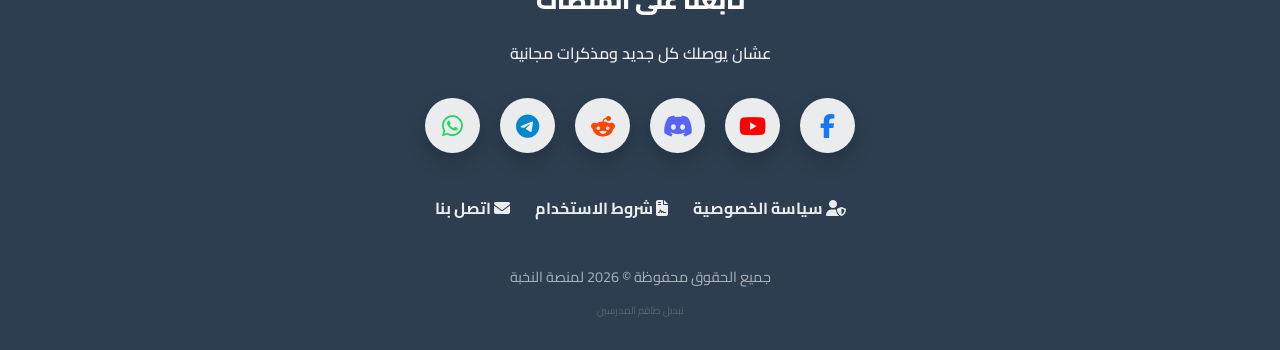
==== commit 222de3af: "Update index.html" ====
--- a/index.html
+++ b/index.html
@@ -5,6 +5,19 @@
     <meta name="viewport" content="width=device-width, initial-scale=1.0">
     <title>منصة النخبة التعليمية | أقوى مدرسي الثانوية العامة في مصر 2026</title>
     <meta name="description" content="منصة النخبة التعليمية - طريقك للتفوق">
+    
+    <link rel="icon" type="image/png" href="https://cdn-icons-png.flaticon.com/512/3413/3413535.png">
+    <link rel="apple-touch-icon" href="https://cdn-icons-png.flaticon.com/512/3413/3413535.png">
+    
+    <meta property="og:title" content="منصة النخبة التعليمية">
+    <meta property="og:description" content="مستقبلك يبدأ هنا مع أقوى مدرسي الثانوية العامة">
+    <meta property="og:image" content="https://cdn-icons-png.flaticon.com/512/3413/3413535.png">
+    <meta property="og:url" content="https://saifsa-b51f1.web.app">
+    <meta property="og:type" content="website">
+
+    <link rel="manifest" href="manifest.json">
+    <meta name="theme-color" content="#c0392b">
+    
     <link rel="stylesheet" href="https://cdnjs.cloudflare.com/ajax/libs/font-awesome/6.4.0/css/all.min.css">
     <link href="https://fonts.googleapis.com/css2?family=Cairo:wght@300;400;600;700;900&display=swap" rel="stylesheet">
     <link rel="stylesheet" href="style.css">
@@ -24,7 +37,10 @@
     </a>
 
     <nav>
-        <div class="logo"><i class="fas fa-graduation-cap"></i> Al-Nokhba</div>
+        <div class="logo">
+            <img src="https://cdn-icons-png.flaticon.com/512/3413/3413535.png" alt="Education Logo" style="width:45px; margin-left:10px; filter: drop-shadow(0 2px 5px rgba(0,0,0,0.1));"> 
+            Al-Nokhba
+        </div>
         <div class="nav-links" id="navLinks">
             <a href="#" onclick="switchView('home')"><i class="fas fa-home"></i> الرئيسية</a>
             <a href="#" onclick="document.getElementById('teachers').scrollIntoView()"><i class="fas fa-chalkboard-teacher"></i> المدرسين</a>
@@ -375,5 +391,14 @@
     </footer>
 
     <script type="module" src="script.js"></script>
+    <script>
+        if ('serviceWorker' in navigator) {
+            window.addEventListener('load', () => {
+                navigator.serviceWorker.register('./sw.js')
+                    .then(reg => console.log('SW registered'))
+                    .catch(err => console.log('SW error', err));
+            });
+        }
+    </script>
 </body>
 </html>
